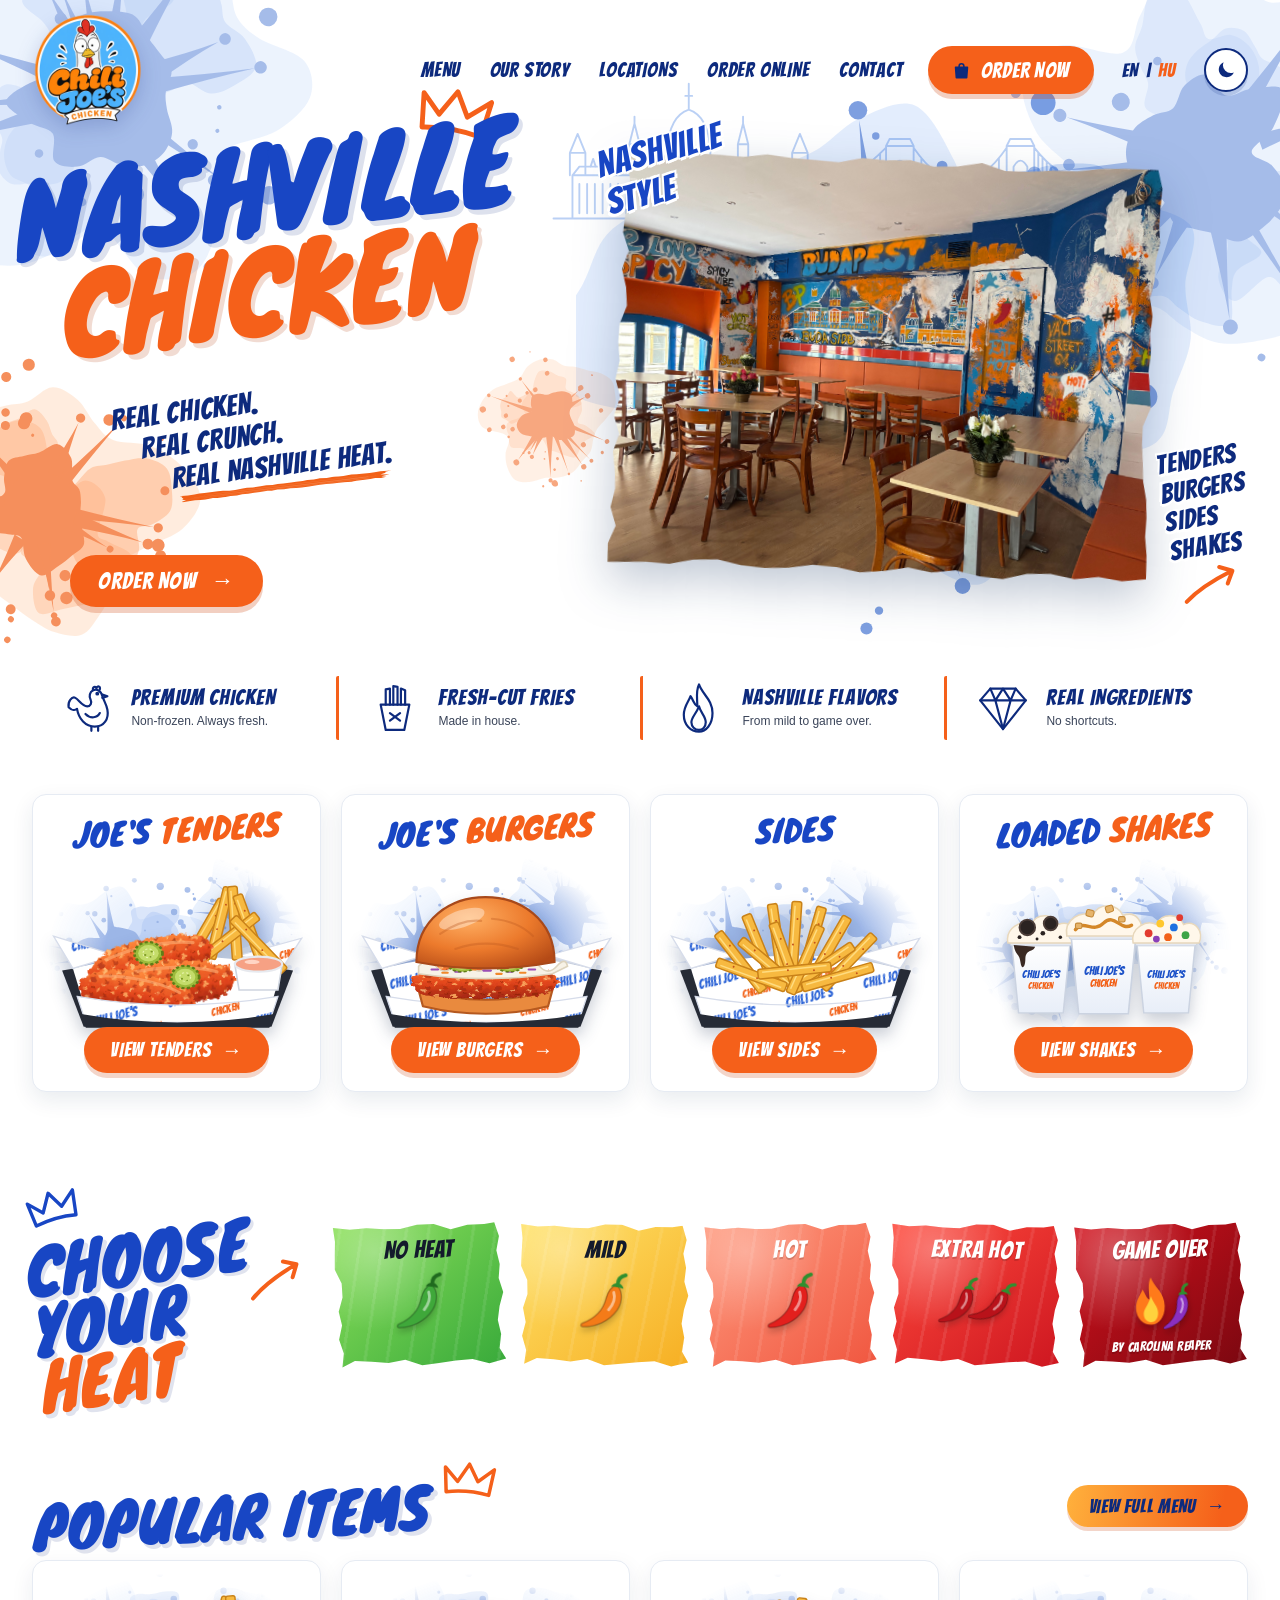
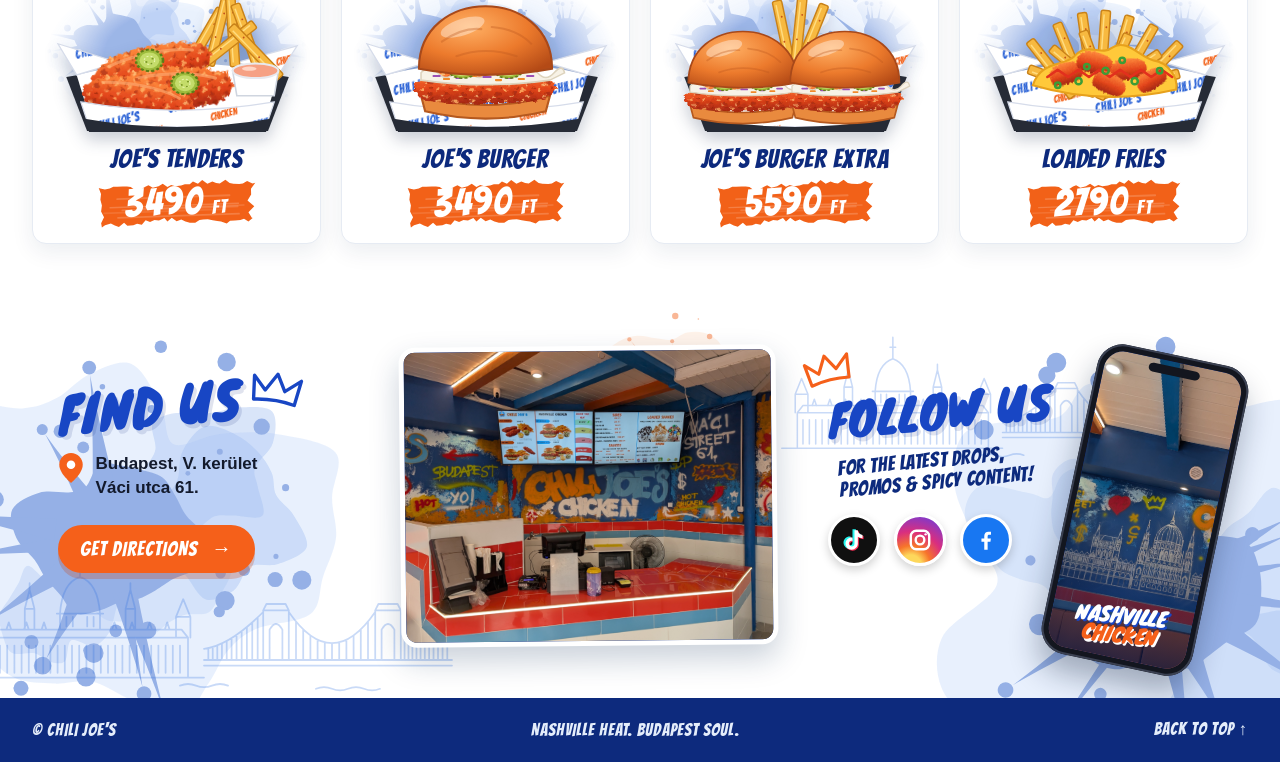
==== index.html @ 2ed50420 "Redesign the site in a graffiti street-art style and add dark mode - Rebuild every section to match " ====
<!doctype html>
<html lang="en">
  <head>
    <meta charset="utf-8">
    <meta name="viewport" content="width=device-width, initial-scale=1">
    <meta name="theme-color" content="#ffffff">
    <meta name="description" content="Meet Chili Joe's: Nashville-style hot chicken, your heat, and a whole lot of Budapest color." data-i18n-meta="description">
    <title>Chili Joe's — Nashville Heat, Budapest Soul</title>
    <script>
      (() => {
        let theme = null;
        try {
          theme = localStorage.getItem("chili-joes-theme");
        } catch {
          // Fall back to the system preference when browser storage is unavailable.
        }
        if (theme !== "dark" && theme !== "light") {
          theme = window.matchMedia("(prefers-color-scheme: dark)").matches ? "dark" : "light";
        }
        document.documentElement.dataset.theme = theme;
      })();
    </script>
    <link rel="icon" href="favicon.ico" type="image/x-icon">
    <link rel="preload" href="assets/fonts/knewave-latin.woff2" as="font" type="font/woff2" crossorigin>
    <link rel="preload" href="assets/fonts/bangers-latin.woff2" as="font" type="font/woff2" crossorigin>
    <link rel="stylesheet" href="styles.css">
    <script src="language.js" defer></script>
    <script src="theme.js" defer></script>
  </head>
  <body>
    <svg class="sprite" aria-hidden="true" focusable="false">
      <defs>
        <linearGradient id="gr-crust" x1="0" y1="0" x2="0" y2="1">
          <stop offset="0" stop-color="#ff8b3d"/>
          <stop offset=".55" stop-color="#e3461b"/>
          <stop offset="1" stop-color="#a42711"/>
        </linearGradient>
        <radialGradient id="gr-bun" cx=".38" cy=".3" r=".8">
          <stop offset="0" stop-color="#ffb064"/>
          <stop offset=".55" stop-color="#ec7a2c"/>
          <stop offset="1" stop-color="#b44a16"/>
        </radialGradient>
        <linearGradient id="gr-shake" x1="0" y1="0" x2="0" y2="1">
          <stop offset="0" stop-color="#fff"/>
          <stop offset="1" stop-color="#e8eef8"/>
        </linearGradient>
        <pattern id="p-crumbs" width="14" height="14" patternUnits="userSpaceOnUse">
          <circle cx="3" cy="4" r="1.9" fill="#ffb466" opacity=".85"/>
          <circle cx="10" cy="9" r="2.3" fill="#8f200d" opacity=".5"/>
          <circle cx="6.5" cy="12" r="1.4" fill="#ffd690" opacity=".7"/>
          <circle cx="12" cy="2" r="1.3" fill="#7a1b0a" opacity=".55"/>
        </pattern>
        <pattern id="p-paper" width="74" height="36" patternUnits="userSpaceOnUse" patternTransform="rotate(-14)">
          <rect width="74" height="36" fill="#fff"/>
          <text x="3" y="14" fill="#2a62d6" font-family="Bangers, Impact, sans-serif" font-size="12" letter-spacing=".5">CHILI JOE'S</text>
          <text x="40" y="31" fill="#f26118" font-family="Bangers, Impact, sans-serif" font-size="10">CHICKEN</text>
        </pattern>
        <filter id="f-crisp" x="-15%" y="-25%" width="130%" height="150%">
          <feTurbulence type="fractalNoise" baseFrequency=".2" numOctaves="2" seed="4" result="noise"/>
          <feDisplacementMap in="SourceGraphic" in2="noise" scale="7" xChannelSelector="R" yChannelSelector="G"/>
        </filter>

        <path id="tender-shape" d="M-58 6C-61-10-40-21-8-20C22-19 50-16 57-4C63 7 51 19 28 20C0 22-30 22-47 18C-54 16-57 12-58 6Z"/>
        <g id="g-tender">
          <use href="#tender-shape" fill="url(#gr-crust)" filter="url(#f-crisp)"/>
          <use href="#tender-shape" fill="url(#p-crumbs)" filter="url(#f-crisp)"/>
          <path d="M-40-10C-15-15 20-14 42-6" fill="none" stroke="#ffb57d" stroke-width="3" stroke-linecap="round" opacity=".55"/>
        </g>
        <g id="g-pickle">
          <circle r="13" fill="#9dbb3c" stroke="#5f7d17" stroke-width="2.5" stroke-dasharray="3 2.2"/>
          <circle r="9.5" fill="#c4dc6a"/>
          <circle r="5" fill="none" stroke="#e8f4ad" stroke-width="1.2" stroke-dasharray="2 2"/>
          <circle cx="-3" cy="2" r="1.1" fill="#7c9a26"/><circle cx="3" cy="-2" r="1.1" fill="#7c9a26"/><circle cx="2" cy="4" r="1" fill="#7c9a26"/>
        </g>
        <g id="g-fry">
          <rect x="-4.5" y="-34" width="9" height="68" rx="2" fill="#f7b940" stroke="#c98219" stroke-width="1.4"/>
          <path d="M-1.5-30V30" stroke="#ffdc7f" stroke-width="1.4"/>
          <circle cx="1.5" cy="-18" r=".9" fill="#c4521c"/><circle cx="-1" cy="6" r=".9" fill="#c4521c"/>
        </g>
        <g id="g-sauce">
          <path d="M-22-6-18 18H18L22-6Z" fill="#fff" stroke="#cfd5df" stroke-width="1.5"/>
          <ellipse cy="-6" rx="22" ry="7" fill="#f6a184" stroke="#e7e9ee" stroke-width="2"/>
          <ellipse cx="-6" cy="-8" rx="7" ry="2" fill="#ffd5c4"/>
        </g>
        <g id="g-basket">
          <path d="M14 100Q120 80 228 100L208 152H34Z" fill="#262b36"/>
          <path d="M24 98Q120 74 218 98L204 144H38Z" fill="url(#p-paper)"/>
          <path d="M24 98 6 68 64 86ZM218 98 236 70 178 86Z" fill="url(#p-paper)" stroke="#d6dcea" stroke-width="1.2"/>
        </g>
        <g id="g-basket-front">
          <path d="M28 124Q120 140 214 124L206 148H36Z" fill="url(#p-paper)" stroke="#d6dcea" stroke-width="1.2"/>
          <path d="M30 140Q120 156 212 140L206 153H36Z" fill="#262b36"/>
        </g>
        <g id="g-fries-pile">
          <use href="#g-fry" transform="translate(70 92) rotate(-38)"/>
          <use href="#g-fry" transform="translate(88 80) rotate(-22)"/>
          <use href="#g-fry" transform="translate(104 72) rotate(-8)"/>
          <use href="#g-fry" transform="translate(120 70) rotate(4)"/>
          <use href="#g-fry" transform="translate(136 74) rotate(16)"/>
          <use href="#g-fry" transform="translate(152 80) rotate(30)"/>
          <use href="#g-fry" transform="translate(170 92) rotate(44)"/>
          <use href="#g-fry" transform="translate(96 94) rotate(-50)"/>
          <use href="#g-fry" transform="translate(146 96) rotate(56)"/>
          <use href="#g-fry" transform="translate(112 88) rotate(-20)"/>
          <use href="#g-fry" transform="translate(130 90) rotate(24)"/>
          <use href="#g-fry" transform="translate(80 104) rotate(-70)"/>
          <use href="#g-fry" transform="translate(160 106) rotate(74)"/>
          <use href="#g-fry" transform="translate(120 100) rotate(84)"/>
        </g>
        <g id="g-burger">
          <path d="M58 118Q120 136 182 118L178 133Q120 147 62 133Z" fill="#e98a3e" stroke="#b5591f" stroke-width="2"/>
          <use href="#tender-shape" transform="translate(120 109) scale(1.16 .78)" fill="url(#gr-crust)" filter="url(#f-crisp)"/>
          <use href="#tender-shape" transform="translate(120 109) scale(1.16 .78)" fill="url(#p-crumbs)" filter="url(#f-crisp)"/>
          <path d="M58 96q8-9 16 0t16 0 16 0 16 0 16 0 16 0 16 0 16 0 10 0L182 103Q120 112 58 103Z" fill="#f7f2e6" stroke="#ddd3bd" stroke-width="1.5"/>
          <path d="M70 99h6M92 101h5M118 100h7M140 101h5M160 99h6" stroke="#9b4fb5" stroke-width="2" stroke-linecap="round"/>
          <path d="M80 102h5M106 99h5M130 103h5M152 102h5" stroke="#f08a2c" stroke-width="2" stroke-linecap="round"/>
          <use href="#g-pickle" transform="translate(98 94) scale(1 .55)"/>
          <use href="#g-pickle" transform="translate(142 94) scale(1 .55)"/>
          <path d="M56 92C56 52 88 32 120 32S184 52 184 92Q120 104 56 92Z" fill="url(#gr-bun)" stroke="#a8491a" stroke-width="2"/>
          <ellipse cx="98" cy="52" rx="22" ry="8" fill="#fff" opacity=".38" transform="rotate(-18 98 52)"/>
          <path d="M78 66Q98 52 116 54M126 52Q150 54 164 68M92 80Q120 70 150 80" fill="none" stroke="#b9561d" stroke-width="2" stroke-linecap="round" opacity=".35"/>
        </g>
        <g id="g-cup">
          <path d="M-30-24-23 48H23L30-24Z" fill="url(#gr-shake)" stroke="#cbd3e1" stroke-width="1.5"/>
          <text y="12" fill="#1d52c8" font-family="Bangers, Impact, sans-serif" font-size="11" text-anchor="middle">CHILI JOE'S</text>
          <text y="23" fill="#f26118" font-family="Bangers, Impact, sans-serif" font-size="9" text-anchor="middle">CHICKEN</text>
          <rect x="-32" y="-28" width="64" height="7" rx="3" fill="#e4e9f2" stroke="#cbd3e1"/>
        </g>
        <path id="cream" d="M-34-24C-37-40-20-48-10-43C-4-56 14-54 18-43C30-48 39-36 34-24Z" fill="#fff7ea" stroke="#e8d8bc" stroke-width="1.5"/>

        <symbol id="food-tenders" viewBox="0 0 240 160">
          <use href="#g-basket"/>
          <use href="#g-fry" transform="translate(146 64) rotate(30)"/>
          <use href="#g-fry" transform="translate(160 56) rotate(14)"/>
          <use href="#g-fry" transform="translate(174 56) rotate(-4)"/>
          <use href="#g-fry" transform="translate(188 62) rotate(-20)"/>
          <use href="#g-fry" transform="translate(168 70) rotate(52)"/>
          <use href="#g-fry" transform="translate(196 76) rotate(-44)"/>
          <use href="#g-sauce" transform="translate(196 100)"/>
          <use href="#g-tender" transform="translate(96 90) rotate(-14)"/>
          <use href="#g-tender" transform="translate(116 110) rotate(-4)"/>
          <use href="#g-tender" transform="translate(84 120) rotate(9) scale(.92)"/>
          <use href="#g-pickle" transform="translate(94 84) scale(1 .8)"/>
          <use href="#g-pickle" transform="translate(128 106) scale(1 .8)"/>
          <use href="#g-basket-front"/>
        </symbol>
        <symbol id="food-burger" viewBox="0 0 240 160">
          <use href="#g-basket"/>
          <use href="#g-basket-front"/>
          <use href="#g-burger"/>
        </symbol>
        <symbol id="food-burger-extra" viewBox="0 0 240 160">
          <use href="#g-basket"/>
          <use href="#g-fry" transform="translate(110 60) rotate(-12)"/>
          <use href="#g-fry" transform="translate(124 58) rotate(6)"/>
          <use href="#g-fry" transform="translate(136 62) rotate(22)"/>
          <use href="#g-basket-front"/>
          <use href="#g-burger" transform="translate(-28 30) scale(.82)"/>
          <use href="#g-burger" transform="translate(70 30) scale(.82)"/>
        </symbol>
        <symbol id="food-fries" viewBox="0 0 240 160">
          <use href="#g-basket"/>
          <use href="#g-fries-pile"/>
          <use href="#g-basket-front"/>
        </symbol>
        <symbol id="food-loaded" viewBox="0 0 240 160">
          <use href="#g-basket"/>
          <use href="#g-fries-pile"/>
          <path d="M52 108C60 84 82 90 92 80 104 66 118 80 128 72 142 62 156 82 168 84 182 86 192 100 190 112Q120 128 52 108Z" fill="#ffc93a" stroke="#e7a11c" stroke-width="2"/>
          <use href="#tender-shape" transform="translate(84 96) rotate(-20) scale(.28 .5)" fill="url(#gr-crust)" filter="url(#f-crisp)"/>
          <use href="#tender-shape" transform="translate(112 86) rotate(12) scale(.3 .5)" fill="url(#gr-crust)" filter="url(#f-crisp)"/>
          <use href="#tender-shape" transform="translate(144 92) rotate(-8) scale(.3 .5)" fill="url(#gr-crust)" filter="url(#f-crisp)"/>
          <use href="#tender-shape" transform="translate(126 106) rotate(24) scale(.28 .48)" fill="url(#gr-crust)" filter="url(#f-crisp)"/>
          <use href="#tender-shape" transform="translate(166 102) rotate(-30) scale(.26 .46)" fill="url(#gr-crust)" filter="url(#f-crisp)"/>
          <path d="M66 100l10-7 10 7 10-7 10 7 10-7 10 7 10-7 10 7 10-7 10 7 10-7 10 7" fill="none" stroke="#e2301d" stroke-width="2.5" stroke-linecap="round" stroke-linejoin="round"/>
          <g fill="none" stroke="#3d9d36" stroke-width="2.4">
            <circle cx="96" cy="104" r="3"/><circle cx="122" cy="94" r="3"/><circle cx="150" cy="104" r="3"/><circle cx="104" cy="90" r="2.6"/><circle cx="138" cy="84" r="2.6"/><circle cx="174" cy="94" r="2.6"/><circle cx="76" cy="108" r="2.6"/>
          </g>
          <use href="#g-basket-front"/>
        </symbol>
        <symbol id="food-shakes" viewBox="0 0 240 160">
          <g transform="translate(62 96) scale(.9)">
            <use href="#g-cup"/>
            <use href="#cream"/>
            <path d="M-28-22C-26-10-22-14-21-4-20 4-16 2-16-8-15-18-8-14-6-20" fill="#3a2a24"/>
            <circle cx="-14" cy="-40" r="8" fill="#2b2321" stroke="#4b3c37" stroke-width="2"/>
            <circle cx="10" cy="-44" r="7" fill="#2b2321" stroke="#4b3c37" stroke-width="2"/>
            <g fill="#2b2321"><circle cx="-22" cy="-30" r="2"/><circle cx="2" cy="-34" r="2.4"/><circle cx="20" cy="-30" r="1.8"/><circle cx="-4" cy="-28" r="1.5"/></g>
          </g>
          <g transform="translate(120 92)">
            <use href="#g-cup"/>
            <use href="#cream"/>
            <path d="M-26-30C-18-40-10-26 0-36S16-28 26-34" fill="none" stroke="#d48728" stroke-width="3.2" stroke-linecap="round"/>
            <g fill="#e7b46a" stroke="#c48a3a"><rect x="-16" y="-48" width="7" height="6" rx="1.5" transform="rotate(14 -12 -45)"/><rect x="2" y="-52" width="7" height="6" rx="1.5" transform="rotate(-18 5 -49)"/><rect x="14" y="-42" width="6" height="5" rx="1.5"/><rect x="-26" y="-36" width="6" height="5" rx="1.5"/></g>
          </g>
          <g transform="translate(178 96) scale(.9)">
            <use href="#g-cup"/>
            <use href="#cream"/>
            <circle cx="-18" cy="-34" r="4" fill="#e23b2f"/><circle cx="-6" cy="-44" r="4" fill="#ffc72c"/><circle cx="8" cy="-40" r="4" fill="#1d6fe0"/><circle cx="20" cy="-32" r="4" fill="#3da447"/><circle cx="2" cy="-30" r="4" fill="#f26118"/><circle cx="-10" cy="-28" r="3.5" fill="#8a3fb8"/><circle cx="14" cy="-50" r="3.5" fill="#e23b2f"/>
          </g>
        </symbol>

        <symbol id="i-pepper" viewBox="0 0 64 64">
          <path d="M44 15C50 21 51 31 45 41 37 53 23 59 10 59 7 59 7 56 10 55 22 50 30 42 33 30 35 22 38 17 44 15Z" fill="var(--pepper, #d92325)" stroke="rgb(0 0 0 / 25%)" stroke-width="1.5"/>
          <path d="M41 23C43 29 41 35 36 41" fill="none" stroke="#fff" stroke-width="3" stroke-linecap="round" opacity=".5"/>
          <path d="M38 17C42 11 50 13 51 19 46 17 42 18 38 17Z" fill="var(--stem, #2f8f2f)"/>
          <path d="M45 15C45 9 48 6 53 5" fill="none" stroke="var(--stem, #2f8f2f)" stroke-width="4" stroke-linecap="round"/>
        </symbol>
        <symbol id="i-flame" viewBox="0 0 64 64">
          <path d="M32 4C36 16 48 22 48 38 48 52 40 60 32 60 22 60 14 52 14 40 14 30 20 24 22 18 26 24 26 28 30 30 30 20 28 12 32 4Z" fill="#ff7a1a"/>
          <path d="M32 26C34 34 40 38 40 46 40 53 36 57 32 57 27 57 23 53 23 47 23 41 28 38 32 26Z" fill="#ffd23d"/>
        </symbol>
        <symbol id="i-crown" viewBox="0 0 80 56">
          <path d="M9 47 5 12 24 31 39 5 53 29 75 10 70 47Q40 41 9 47Z" fill="none" stroke="currentColor" stroke-width="5" stroke-linecap="round" stroke-linejoin="round"/>
        </symbol>
        <symbol id="i-arrow" viewBox="0 0 80 40">
          <path d="M5 31C25 21 45 17 70 14M58 4 72 14 61 27" fill="none" stroke="currentColor" stroke-width="5" stroke-linecap="round" stroke-linejoin="round"/>
        </symbol>
      </defs>
    </svg>

    <div class="masthead">
      <div class="masthead-decor" aria-hidden="true">
        <img class="splat splat-logo" src="assets/splat-blue-1.svg" alt="">
        <img class="splat splat-hero-left" src="assets/splat-orange-1.svg" alt="">
        <img class="splat splat-hero-photo" src="assets/splat-blue-2.svg" alt="">
        <img class="splat splat-hero-right" src="assets/splat-blue-1.svg" alt="">
        <img class="splat splat-hero-small" src="assets/splat-orange-2.svg" alt="">
        <img class="skyline skyline-hero" src="assets/skyline.svg" alt="">
      </div>

      <header class="site-header">
        <div class="nav-wrap page-wrap">
          <a class="brand" href="#home" aria-label="Chili Joe's home" data-i18n-aria-label="brandHome">
            <img class="brand-logo" src="logo.png" alt="" width="112" height="112" fetchpriority="high">
          </a>
          <nav class="main-nav" aria-label="Main navigation" data-i18n-aria-label="mainNav">
            <a href="#menu" data-i18n="navMenu">Menu</a>
            <a href="#story" data-i18n="navStory">Our story</a>
            <a href="#visit" data-i18n="navVisit">Locations</a>
            <a href="#popular-items" data-i18n="navOrder">Order online</a>
            <a href="#visit" data-i18n="navContact">Contact</a>
          </nav>
          <a class="nav-cta" href="#popular-items"><svg class="bag-icon" viewBox="0 0 24 24" aria-hidden="true"><path d="M4.5 8h15l-1 13h-13l-1-13Z"/><path d="M9 10V6.5a3 3 0 0 1 6 0V10"/></svg><span data-i18n="navCta">Order now</span></a>
          <div class="language-switch" role="group" aria-label="Select language" data-i18n-aria-label="languageLabel">
            <button type="button" data-language="en" aria-pressed="true">EN</button>
            <span aria-hidden="true">|</span>
            <button type="button" data-language="hu" aria-pressed="false">HU</button>
          </div>
          <button class="theme-toggle" type="button" aria-pressed="false" aria-label="Dark mode" title="Dark mode" data-i18n-aria-label="themeToggle" data-i18n-title="themeToggle">
            <svg class="icon-moon" viewBox="0 0 24 24" aria-hidden="true"><path d="M20.5 14.6A8.5 8.5 0 0 1 9.4 3.5a8.5 8.5 0 1 0 11.1 11.1Z"/></svg>
            <svg class="icon-sun" viewBox="0 0 24 24" aria-hidden="true"><circle cx="12" cy="12" r="4.5"/><path d="M12 2v2.5M12 19.5V22M2 12h2.5M19.5 12H22M4.9 4.9l1.8 1.8M17.3 17.3l1.8 1.8M4.9 19.1l1.8-1.8M17.3 6.7l1.8-1.8"/></svg>
          </button>
        </div>
      </header>

      <section class="hero" id="home" aria-labelledby="hero-title">
        <div class="hero-grid page-wrap">
          <div class="hero-copy">
            <svg class="doodle hero-crown" aria-hidden="true"><use href="#i-crown"/></svg>
            <h1 id="hero-title" data-i18n-html="heroTitle">NASHVILLE<br><span>CHICKEN</span></h1>
            <p class="hero-tagline" data-i18n-html="heroDescription"><span>REAL CHICKEN.</span><span>REAL CRUNCH.</span><span>REAL NASHVILLE HEAT.</span></p>
            <a class="button button-orange" href="#popular-items"><span data-i18n="heroMenuCta">Order now</span><span aria-hidden="true">→</span></a>
          </div>
          <div class="hero-visual">
            <p class="hero-style" aria-hidden="true" data-i18n-html="heroStyle">NASHVILLE<br>STYLE</p>
            <figure class="hero-photo">
              <img src="Floor_1.jpg" alt="The dining room at Chili Joe's, with Budapest murals and bright orange booths." data-i18n-alt="heroAlt" width="1200" height="900" fetchpriority="high">
            </figure>
            <p class="hero-list" aria-hidden="true" data-i18n-html="heroList">TENDERS<br>BURGERS<br>SIDES<br>SHAKES</p>
            <svg class="doodle hero-list-arrow" aria-hidden="true"><use href="#i-arrow"/></svg>
          </div>
        </div>
      </section>
    </div>

    <main>
      <section class="feature-strip page-wrap" aria-label="What makes Chili Joe's special" data-i18n-aria-label="featuresLabel">
        <article class="feature-item">
          <svg viewBox="0 0 64 64" aria-hidden="true"><path d="M9 31c4 4 8 4 10 2 2 12 10 21 21 21 11 0 17-9 15-20-1-6-4-10-6-16-1-6-6-9-11-7-4 2-5 7-3 11 2 4 0 8-4 8-6 0-10-8-14-10-4-2-9 4-8 11Z"/><path d="M38 11c-1-4 3-6 4-2 1-4 5-3 4 1"/><path d="m49 16 6 2-6 2"/><circle cx="43" cy="15" r="1" fill="currentColor"/><path d="M29 39c6 6 14 5 17-1M36 54v5m8-5v5"/></svg>
          <div><h2 data-i18n="featureChicken">PREMIUM CHICKEN</h2><p data-i18n="featureChickenSub">Non-frozen. Always fresh.</p></div>
        </article>
        <article class="feature-item">
          <svg viewBox="0 0 64 64" aria-hidden="true"><path d="m15 28 6 30h22l6-30H15Z"/><path d="M21 28V10l5-1v19m4 0V6l5 1v21m4 0V9l5 2v17"/><path d="m26 38 12 9m-12 0 12-9"/></svg>
          <div><h2 data-i18n="featureFries">FRESH-CUT FRIES</h2><p data-i18n="featureFriesSub">Made in house.</p></div>
        </article>
        <article class="feature-item">
          <svg viewBox="0 0 64 64" aria-hidden="true"><path d="M32 4c4 12 16 18 16 34 0 14-8 22-16 22-10 0-18-8-18-20 0-10 6-16 8-22 4 6 4 10 8 12 0-10-2-18 2-26Z"/><path d="M32 30c2 8 8 12 8 19 0 6-4 9-8 9-5 0-9-4-9-9 0-6 5-9 9-19Z"/></svg>
          <div><h2 data-i18n="featureFlavors">NASHVILLE FLAVORS</h2><p data-i18n="featureFlavorsSub">From mild to game over.</p></div>
        </article>
        <article class="feature-item">
          <svg viewBox="0 0 64 64" aria-hidden="true"><path d="M17 9h30l12 14-27 34L5 23 17 9Z"/><path d="M5 23h54M23 23l9 34 9-34M17 9l6 14 9-14 9 14 6-14"/></svg>
          <div><h2 data-i18n="featureIngredients">REAL INGREDIENTS</h2><p data-i18n="featureIngredientsSub">No shortcuts.</p></div>
        </article>
      </section>

      <section class="category-section page-wrap" id="menu" aria-label="Explore the menu" data-i18n-aria-label="menuAria">
        <div class="category-grid">
          <a class="category-card" href="#popular-items">
            <h2 data-i18n-html="categoryTenders">JOE'S <em>TENDERS</em></h2>
            <span class="food-art" aria-hidden="true"><svg viewBox="0 0 240 160"><use href="#food-tenders"/></svg></span>
            <span class="category-link"><span data-i18n="categoryViewTenders">VIEW TENDERS</span><b aria-hidden="true">→</b></span>
          </a>
          <a class="category-card" href="#popular-items">
            <h2 data-i18n-html="categoryBurgers">JOE'S <em>BURGERS</em></h2>
            <span class="food-art" aria-hidden="true"><svg viewBox="0 0 240 160"><use href="#food-burger"/></svg></span>
            <span class="category-link"><span data-i18n="categoryViewBurgers">VIEW BURGERS</span><b aria-hidden="true">→</b></span>
          </a>
          <a class="category-card" href="#popular-items">
            <h2 data-i18n-html="categorySides">SIDES</h2>
            <span class="food-art" aria-hidden="true"><svg viewBox="0 0 240 160"><use href="#food-fries"/></svg></span>
            <span class="category-link"><span data-i18n="categoryViewSides">VIEW SIDES</span><b aria-hidden="true">→</b></span>
          </a>
          <a class="category-card" href="#popular-items">
            <h2 data-i18n-html="categoryShakes">LOADED <em>SHAKES</em></h2>
            <span class="food-art" aria-hidden="true"><svg viewBox="0 0 240 160"><use href="#food-shakes"/></svg></span>
            <span class="category-link"><span data-i18n="categoryViewShakes">VIEW SHAKES</span><b aria-hidden="true">→</b></span>
          </a>
        </div>
      </section>

      <section class="heat-section page-wrap" aria-labelledby="heat-title">
        <div class="heat-heading">
          <svg class="doodle heat-crown" aria-hidden="true"><use href="#i-crown"/></svg>
          <h2 id="heat-title" data-i18n-html="heatTitle">CHOOSE<br>YOUR <em>HEAT</em></h2>
          <svg class="doodle heat-arrow" aria-hidden="true"><use href="#i-arrow"/></svg>
        </div>
        <ol class="heat-levels" aria-label="Available spice levels, from no heat to Reaper" data-i18n-aria-label="heatAria">
          <li class="heat-none"><span data-i18n="heatNone">NO HEAT</span><span class="peppers" aria-hidden="true"><svg><use href="#i-pepper"/></svg></span></li>
          <li class="heat-mild"><span data-i18n="heatMild">MILD</span><span class="peppers" aria-hidden="true"><svg><use href="#i-pepper"/></svg></span></li>
          <li class="heat-hot"><span data-i18n="heatHot">HOT</span><span class="peppers" aria-hidden="true"><svg><use href="#i-pepper"/></svg></span></li>
          <li class="heat-extra"><span data-i18n="heatExtra">EXTRA HOT</span><span class="peppers" aria-hidden="true"><svg><use href="#i-pepper"/></svg><svg><use href="#i-pepper"/></svg></span></li>
          <li class="heat-reaper"><span data-i18n="heatReaper">GAME OVER</span><span class="peppers" aria-hidden="true"><svg class="flame"><use href="#i-flame"/></svg><svg><use href="#i-pepper"/></svg></span><small data-i18n="heatReaperSub">BY CAROLINA REAPER</small></li>
        </ol>
      </section>

      <section class="popular-section page-wrap" id="popular-items" aria-labelledby="popular-title">
        <div class="section-heading">
          <h2 id="popular-title"><span data-i18n="popularTitle">POPULAR ITEMS</span><svg class="doodle popular-crown" aria-hidden="true"><use href="#i-crown"/></svg></h2>
          <a class="paint-link" href="#menu"><span data-i18n="popularCta">VIEW FULL MENU</span><b aria-hidden="true">→</b></a>
        </div>
        <div class="popular-grid">
          <article class="popular-card">
            <span class="food-art" aria-hidden="true"><svg viewBox="0 0 240 160"><use href="#food-tenders"/></svg></span>
            <h3 data-i18n="popularTenders">JOE'S TENDERS</h3><p class="price">3490 <small>FT</small></p>
          </article>
          <article class="popular-card">
            <span class="food-art" aria-hidden="true"><svg viewBox="0 0 240 160"><use href="#food-burger"/></svg></span>
            <h3 data-i18n="popularBurger">JOE'S BURGER</h3><p class="price">3490 <small>FT</small></p>
          </article>
          <article class="popular-card">
            <span class="food-art" aria-hidden="true"><svg viewBox="0 0 240 160"><use href="#food-burger-extra"/></svg></span>
            <h3 data-i18n="popularExtra">JOE'S BURGER EXTRA</h3><p class="price">5590 <small>FT</small></p>
          </article>
          <article class="popular-card">
            <span class="food-art" aria-hidden="true"><svg viewBox="0 0 240 160"><use href="#food-loaded"/></svg></span>
            <h3 data-i18n="popularLoadedFries">LOADED FRIES</h3><p class="price">2790 <small>FT</small></p>
          </article>
        </div>
      </section>

      <section class="visit-section" id="visit" aria-label="Visit Chili Joe's" data-i18n-aria-label="visitAria">
        <div class="visit-decor" aria-hidden="true">
          <img class="splat splat-visit-left" src="assets/splat-blue-2.svg" alt="">
          <img class="splat splat-visit-right" src="assets/splat-blue-1.svg" alt="">
          <img class="splat splat-visit-orange" src="assets/splat-orange-2.svg" alt="">
          <img class="skyline skyline-visit-left" src="assets/skyline.svg" alt="">
          <img class="skyline skyline-visit-right" src="assets/skyline.svg" alt="">
        </div>
        <div class="visit-grid page-wrap">
          <div class="visit-copy" id="story">
            <h2><span data-i18n="visitTitle">FIND US</span><svg class="doodle visit-crown" aria-hidden="true"><use href="#i-crown"/></svg></h2>
            <p class="address"><svg class="pin-icon" viewBox="0 0 24 30" aria-hidden="true"><path d="M12 1C5.9 1 1 5.9 1 12c0 8.3 11 17 11 17s11-8.7 11-17C23 5.9 18.1 1 12 1Z"/><circle cx="12" cy="12" r="4"/></svg><span data-i18n-html="visitDescription">Budapest, V. kerület<br>Váci utca 61.</span></p>
            <a class="button button-orange" href="https://www.google.com/maps/search/?api=1&amp;query=V%C3%A1ci+utca+61+Budapest" target="_blank" rel="noopener noreferrer"><span data-i18n="visitCta">GET DIRECTIONS</span><span aria-hidden="true">→</span></a>
          </div>
          <figure class="visit-photo">
            <img src="counter.jpg" alt="The Chili Joe's counter, with the menu boards and the Váci Street 61 graffiti wall." data-i18n-alt="visitPhotoAlt" width="1200" height="904" loading="lazy">
          </figure>
          <div class="follow-panel">
            <svg class="doodle follow-crown" aria-hidden="true"><use href="#i-crown"/></svg>
            <h2 data-i18n="followTitle">FOLLOW US</h2>
            <p class="follow-text" data-i18n="followDescription">For the latest drops, promos &amp; spicy content!</p>
            <div class="social-icons" aria-label="Social media" data-i18n-aria-label="socialLabel">
              <span class="social-tiktok" aria-hidden="true"><svg viewBox="0 0 24 24"><path d="M16.6 5.82A4.28 4.28 0 0 1 15.54 3h-3.09v12.4a2.59 2.59 0 0 1-2.59 2.5c-1.42 0-2.6-1.16-2.6-2.6 0-1.72 1.66-3.01 3.37-2.48V9.66c-3.45-.46-6.47 2.22-6.47 5.64 0 3.33 2.76 5.7 5.69 5.7 3.14 0 5.69-2.55 5.69-5.7V9.01a7.35 7.35 0 0 0 4.3 1.38V7.3s-1.88.09-3.24-1.48Z"/></svg></span>
              <span class="social-instagram" aria-hidden="true"><svg viewBox="0 0 24 24"><rect x="3.5" y="3.5" width="17" height="17" rx="5"/><circle cx="12" cy="12" r="4"/><circle class="dot" cx="17.2" cy="6.8" r="1.1"/></svg></span>
              <span class="social-facebook" aria-hidden="true"><svg viewBox="0 0 24 24"><path d="M13.5 21v-7.5h2.6l.4-3h-3V8.6c0-.9.3-1.5 1.5-1.5h1.6V4.4c-.3 0-1.2-.1-2.3-.1-2.3 0-3.9 1.4-3.9 4v2.2H7.8v3h2.6V21h3.1Z"/></svg></span>
            </div>
            <div class="phone" aria-hidden="true">
              <div class="phone-screen">
                <img src="parliment.jpg" alt="" loading="lazy">
                <p data-i18n-html="heroTitle">NASHVILLE<br><span>CHICKEN</span></p>
              </div>
            </div>
          </div>
        </div>
      </section>
    </main>

    <footer class="site-footer">
      <div class="footer-main page-wrap">
        <span data-i18n="copyright">© CHILI JOE'S</span>
        <p data-i18n="footerTagline">NASHVILLE HEAT. BUDAPEST SOUL.</p>
        <a href="#home" class="back-top" data-i18n="backToTop">BACK TO TOP ↑</a>
      </div>
    </footer>
  </body>
</html>
---- styles.css ----
@charset "UTF-8";

@font-face {
  font-family: "Knewave";
  font-style: normal;
  font-weight: 400;
  font-display: swap;
  src: url("assets/fonts/knewave-latin-ext.woff2") format("woff2");
  unicode-range: U+0100-02BA, U+02BD-02C5, U+02C7-02CC, U+02CE-02D7, U+02DD-02FF, U+0304, U+0308, U+0329, U+1D00-1DBF, U+1E00-1E9F, U+1EF2-1EFF, U+2020, U+20A0-20AB, U+20AD-20C4, U+2113, U+2C60-2C7F, U+A720-A7FF;
}

@font-face {
  font-family: "Knewave";
  font-style: normal;
  font-weight: 400;
  font-display: swap;
  src: url("assets/fonts/knewave-latin.woff2") format("woff2");
  unicode-range: U+0000-00FF, U+0131, U+0152-0153, U+02BB-02BC, U+02C6, U+02DA, U+02DC, U+0304, U+0308, U+0329, U+2000-206F, U+20AC, U+2122, U+2191, U+2193, U+2212, U+2215, U+FEFF, U+FFFD;
}

@font-face {
  font-family: "Bangers";
  font-style: normal;
  font-weight: 400;
  font-display: swap;
  src: url("assets/fonts/bangers-latin-ext.woff2") format("woff2");
  unicode-range: U+0100-02BA, U+02BD-02C5, U+02C7-02CC, U+02CE-02D7, U+02DD-02FF, U+0304, U+0308, U+0329, U+1D00-1DBF, U+1E00-1E9F, U+1EF2-1EFF, U+2020, U+20A0-20AB, U+20AD-20C4, U+2113, U+2C60-2C7F, U+A720-A7FF;
}

@font-face {
  font-family: "Bangers";
  font-style: normal;
  font-weight: 400;
  font-display: swap;
  src: url("assets/fonts/bangers-latin.woff2") format("woff2");
  unicode-range: U+0000-00FF, U+0131, U+0152-0153, U+02BB-02BC, U+02C6, U+02DA, U+02DC, U+0304, U+0308, U+0329, U+2000-206F, U+20AC, U+2122, U+2191, U+2193, U+2212, U+2215, U+FEFF, U+FFFD;
}

:root {
  color-scheme: light;
  --blue: #1846c4;
  --blue-dark: #0d2a7d;
  --blue-light: #e8f1ff;
  --orange: #f5601a;
  --orange-dark: #d9480c;
  --ink: #131a2c;
  --paper: #fff;
  --graffiti: "Knewave", "Bangers", Impact, "Arial Black", sans-serif;
  --display: "Bangers", Impact, "Arial Narrow Bold", sans-serif;
  --body: "Trebuchet MS", "Segoe UI", Arial, sans-serif;
  --rough-tile: polygon(1.5% 2.6%, 11.1% 4.1%, 20.7% 3.3%, 30.3% 4.4%, 39.9% 4.5%, 49.5% 1.8%, 59.1% 1.6%, 68.7% 5.5%, 78.3% 2.7%, 87.9% 2.6%, 93.7% 1.5%, 96.2% 11.1%, 94.5% 20.7%, 96.2% 30.3%, 95.4% 39.9%, 97.8% 49.5%, 95.5% 59.1%, 94.3% 68.7%, 96% 78.3%, 94.9% 87.9%, 98.5% 95.3%, 88.9% 98.2%, 79.3% 94.9%, 69.7% 95.7%, 60.1% 97.1%, 50.5% 98.4%, 40.9% 94.3%, 31.3% 96.2%, 21.7% 95%, 12.1% 94.3%, 4.9% 98.5%, 5.9% 88.9%, 3.4% 79.3%, 5.3% 69.7%, 3.6% 60.1%, 6% 50.5%, 5.7% 40.9%, 2% 31.3%, 2.2% 21.7%, 2.5% 12.1%);
  --rough-photo: polygon(0.6% 1.4%, 5% 1.6%, 9.3% 2.3%, 13.7% 1.4%, 18.1% 1.5%, 22.4% 1.7%, 26.8% 0.9%, 31.1% 1.5%, 35.5% 1.7%, 39.9% 2%, 44.2% 0.8%, 48.6% 1.1%, 53% 0.8%, 57.3% 2.1%, 61.7% 1.8%, 66.1% 0.7%, 70.4% 2.4%, 74.8% 2.3%, 79.1% 1.8%, 83.5% 1.7%, 87.9% 0.9%, 92.2% 0.6%, 98.4% 0.6%, 99.3% 5%, 99.1% 9.3%, 99% 13.7%, 99.3% 18.1%, 98.6% 22.4%, 98.6% 26.8%, 97.9% 31.1%, 98.5% 35.5%, 98.2% 39.9%, 98.5% 44.2%, 98.2% 48.6%, 98.6% 53%, 98.9% 57.3%, 97.6% 61.7%, 97.6% 66.1%, 97.9% 70.4%, 98.1% 74.8%, 98.8% 79.1%, 99% 83.5%, 98.9% 87.9%, 99.3% 92.2%, 99.4% 98%, 95% 98.7%, 90.7% 97.9%, 86.3% 98.7%, 81.9% 97.7%, 77.6% 97.9%, 73.2% 99.4%, 68.9% 99%, 64.5% 97.8%, 60.1% 98.6%, 55.8% 97.6%, 51.4% 98.7%, 47% 99.3%, 42.7% 98.3%, 38.3% 98%, 33.9% 98.9%, 29.6% 99.2%, 25.2% 98.8%, 20.9% 97.7%, 16.5% 98%, 12.1% 99.2%, 7.8% 99%, 0.8% 99.4%, 0.7% 95%, 2% 90.7%, 0.9% 86.3%, 1.6% 81.9%, 1.4% 77.6%, 0.9% 73.2%, 1.9% 68.9%, 0.8% 64.5%, 1.8% 60.1%, 0.8% 55.8%, 1.4% 51.4%, 1% 47%, 1.1% 42.7%, 2.3% 38.3%, 2% 33.9%, 1.1% 29.6%, 2.2% 25.2%, 1% 20.9%, 1.3% 16.5%, 2.1% 12.1%, 1.8% 7.8%);
}

* { box-sizing: border-box; }

html {
  scroll-behavior: smooth;
  scroll-padding-top: 1rem;
}

body {
  margin: 0;
  overflow-x: hidden;
  color: var(--ink);
  background: var(--paper);
  font-family: var(--body);
  -webkit-font-smoothing: antialiased;
}

img { display: block; max-width: 100%; }
a { color: inherit; }
a:focus-visible, button:focus-visible { outline: 3px solid var(--orange); outline-offset: 4px; }

.page-wrap { width: min(1320px, calc(100% - 64px)); margin-inline: auto; }

.sprite { position: absolute; width: 0; height: 0; overflow: hidden; }

.doodle { display: block; overflow: visible; pointer-events: none; }

.splat,
.skyline {
  position: absolute;
  max-width: none;
  pointer-events: none;
  user-select: none;
}

.skyline { opacity: .32; }

/* Header + hero */

.masthead {
  position: relative;
  overflow: hidden;
  isolation: isolate;
}

.masthead-decor { position: absolute; inset: 0; z-index: -1; }
.splat-logo { top: -120px; left: -110px; width: 430px; opacity: .38; transform: rotate(-20deg); }
.splat-hero-left { bottom: 0; left: -110px; width: 300px; opacity: .7; transform: rotate(40deg); }
.splat-hero-photo { top: 30px; left: 45%; width: 620px; opacity: .55; }
.splat-hero-right { top: -60px; right: -150px; width: 440px; opacity: .38; transform: rotate(120deg); }
.splat-hero-small { top: 52%; left: 37%; width: 150px; opacity: .55; transform: rotate(-30deg); }
.skyline-hero { top: 70px; left: 42%; width: 560px; }

.site-header { position: relative; z-index: 3; }

.nav-wrap {
  min-height: 112px;
  padding-top: 14px;
  display: flex;
  align-items: center;
  gap: clamp(14px, 2vw, 30px);
}

.brand { display: inline-flex; flex: 0 0 auto; align-items: center; text-decoration: none; }
.brand-logo {
  width: 112px;
  height: 112px;
  object-fit: contain;
  filter: drop-shadow(0 6px 10px rgb(13 42 125 / 20%));
  transition: transform .25s ease;
}
.brand:hover .brand-logo { transform: rotate(-6deg) scale(1.04); }

.main-nav {
  margin-left: auto;
  display: flex;
  align-items: center;
  gap: clamp(16px, 2.3vw, 34px);
}

.main-nav a,
.nav-cta {
  font-family: var(--display);
  font-size: 20px;
  letter-spacing: .04em;
  text-decoration: none;
  text-transform: uppercase;
  white-space: nowrap;
}

.main-nav a { color: var(--blue-dark); transition: color .18s ease; }
.main-nav a:hover { color: var(--orange); }

.nav-cta {
  min-height: 48px;
  padding: 0 24px;
  display: inline-flex;
  align-items: center;
  justify-content: center;
  gap: 10px;
  border-radius: 999px;
  color: #fff;
  background: var(--orange);
  box-shadow: 0 5px 0 rgb(201 64 9 / 25%);
  font-size: 21px;
  transition: transform .2s ease, background .2s ease;
}

.nav-cta:hover { background: var(--orange-dark); transform: translateY(-2px); }
.bag-icon { width: 19px; height: 19px; fill: var(--blue-dark); stroke: var(--blue-dark); stroke-linecap: round; stroke-linejoin: round; stroke-width: 2px; }
.bag-icon path + path { fill: none; }

.language-switch {
  display: flex;
  align-items: center;
  gap: 4px;
  color: var(--blue-dark);
  font-family: var(--display);
  font-size: 19px;
}

.language-switch button {
  padding: 2px 3px;
  border: 0;
  color: var(--orange);
  background: none;
  font: inherit;
  letter-spacing: .04em;
  cursor: pointer;
}

.language-switch button[aria-pressed="true"] { color: var(--blue-dark); }
.language-switch button:hover { color: var(--orange-dark); }

.theme-toggle {
  width: 44px;
  height: 44px;
  flex: 0 0 auto;
  display: grid;
  place-items: center;
  padding: 0;
  border: 2px solid var(--blue-dark);
  border-radius: 50%;
  color: var(--blue-dark);
  background: #fff;
  box-shadow: 0 4px 0 rgb(13 42 125 / 15%);
  cursor: pointer;
  transition: transform .2s ease, color .2s ease, border-color .2s ease, background .2s ease;
}

.theme-toggle:hover { border-color: var(--orange); color: var(--orange); transform: rotate(-14deg) scale(1.06); }
.theme-toggle svg { width: 22px; height: 22px; fill: none; stroke: currentColor; stroke-linecap: round; stroke-linejoin: round; stroke-width: 2px; }
.theme-toggle .icon-moon { fill: currentColor; stroke: none; }
.theme-toggle .icon-sun { display: none; }

.hero { position: relative; padding: 4px 0 clamp(36px, 4vw, 56px); }

.hero-grid {
  display: grid;
  grid-template-columns: minmax(0, .92fr) minmax(0, 1.08fr);
  align-items: center;
  gap: clamp(20px, 3vw, 48px);
}

.hero-copy { position: relative; z-index: 1; padding-top: 34px; }

.hero-crown {
  position: absolute;
  top: -44px;
  left: clamp(250px, 30vw, 420px);
  width: 78px;
  height: 56px;
  color: var(--orange);
  transform: rotate(10deg);
}

.hero h1 {
  margin: 0;
  color: var(--blue);
  font-family: var(--graffiti);
  font-size: clamp(64px, 8.6vw, 132px);
  font-weight: 400;
  letter-spacing: -.01em;
  line-height: .92;
  text-shadow: 4px 5px 0 rgb(13 42 125 / 14%);
  text-transform: uppercase;
  transform: rotate(-7deg);
  transform-origin: left bottom;
}

.hero h1 span { display: inline-block; margin-left: .32em; color: var(--orange); text-shadow: 4px 5px 0 rgb(179 56 6 / 18%); }

.hero-tagline {
  margin: clamp(26px, 3vw, 44px) 0 0 clamp(36px, 6vw, 92px);
  display: grid;
  justify-items: start;
  color: var(--blue-dark);
  font-family: var(--display);
  font-size: clamp(22px, 2.3vw, 32px);
  letter-spacing: .03em;
  line-height: 1.1;
  transform: rotate(-7deg);
  transform-origin: left top;
}

.hero-tagline span:nth-child(2) { margin-left: .9em; }
.hero-tagline span:nth-child(3) {
  margin-left: 1.8em;
  padding-bottom: 9px;
  background: url("assets/brush-orange.svg") left bottom / 100% 8px no-repeat;
}

.button {
  min-height: 52px;
  padding: 0 28px;
  display: inline-flex;
  align-items: center;
  justify-content: center;
  gap: 14px;
  border: 0;
  border-radius: 999px;
  font-family: var(--display);
  font-size: 23px;
  letter-spacing: .05em;
  text-decoration: none;
  text-transform: uppercase;
  transition: transform .2s ease, background .2s ease, box-shadow .2s ease;
}

.button:hover { transform: translateY(-3px); }
.button-orange { color: #fff; background: var(--orange); box-shadow: 0 6px 0 rgb(201 64 9 / 25%); }
.button-orange:hover { background: var(--orange-dark); box-shadow: 0 8px 0 rgb(201 64 9 / 25%); }
.hero-copy .button { margin: clamp(30px, 3.4vw, 50px) 0 0 clamp(20px, 3vw, 46px); }

.hero-visual { position: relative; min-width: 0; padding: 26px 0 30px; }

.hero-photo {
  margin: 0 clamp(40px, 7vw, 120px) 0 0;
  filter: drop-shadow(0 18px 24px rgb(9 40 86 / 26%));
  transform: rotate(2.5deg);
}

.hero-photo img {
  width: 100%;
  height: auto;
  aspect-ratio: 1.3 / 1;
  object-fit: cover;
  object-position: center 58%;
  clip-path: var(--rough-photo);
}

.hero-style,
.hero-list {
  position: absolute;
  z-index: 2;
  margin: 0;
  color: var(--blue);
  font-family: var(--display);
  letter-spacing: .03em;
  line-height: 1.08;
  text-shadow: -2px -2px 0 #fff, 2px -2px 0 #fff, -2px 2px 0 #fff, 2px 2px 0 #fff, 0 3px 0 #fff;
}

.hero-style { top: 0; left: -12px; font-size: clamp(26px, 2.8vw, 40px); transform: rotate(-14deg); }

.hero-list {
  right: 0;
  bottom: 46px;
  color: var(--blue-dark);
  font-size: clamp(20px, 2.1vw, 30px);
  text-align: left;
  transform: rotate(-9deg);
}

.hero-list-arrow { position: absolute; right: 6px; bottom: 6px; width: 64px; height: 32px; color: var(--orange); transform: rotate(-20deg); }

/* Features */

.feature-strip {
  padding-block: 18px;
  display: grid;
  grid-template-columns: repeat(4, minmax(0, 1fr));
  align-items: center;
}

.feature-item {
  min-height: 64px;
  padding: 4px clamp(12px, 2.3vw, 30px);
  display: flex;
  align-items: center;
  gap: 16px;
}

.feature-item + .feature-item { border-left: 3px solid var(--orange); border-radius: 2px; }
.feature-item svg { width: 54px; height: 54px; flex: 0 0 54px; color: var(--blue-dark); fill: none; stroke: currentColor; stroke-linecap: round; stroke-linejoin: round; stroke-width: 2.6px; }
.feature-item h2 { max-width: 9em; margin: 0; color: var(--blue-dark); font-family: var(--display); font-size: clamp(18px, 1.7vw, 23px); font-weight: 400; letter-spacing: .04em; line-height: 1; }
.feature-item p { margin: 5px 0 0; color: #3a4459; font-size: 12px; line-height: 1.25; }

/* Shared food art */

.food-art {
  position: relative;
  display: grid;
  place-items: center;
  isolation: isolate;
}

.food-art::before {
  position: absolute;
  inset: 0;
  z-index: -1;
  content: "";
  background:
    url("assets/splat-blue-2.svg") -30% 120% / 70% no-repeat,
    url("assets/splat-blue-1.svg") 125% -40% / 60% no-repeat;
  opacity: .42;
  -webkit-mask-image: radial-gradient(closest-side, #000 55%, transparent);
  mask-image: radial-gradient(closest-side, #000 55%, transparent);
}

.food-art svg { position: absolute; inset: 0; width: 100%; height: 100%; overflow: visible; filter: drop-shadow(0 8px 8px rgb(13 30 70 / 22%)); }

/* Menu categories */

.category-section { padding-block: clamp(22px, 3vw, 36px) clamp(18px, 2vw, 26px); }
.category-grid { display: grid; grid-template-columns: repeat(4, minmax(0, 1fr)); gap: 20px; }

.category-card {
  min-width: 0;
  padding: 18px 14px 0;
  display: flex;
  flex-direction: column;
  align-items: center;
  border: 1px solid #e6ebf3;
  border-radius: 14px;
  color: var(--blue);
  background: #fff;
  box-shadow: 0 8px 22px rgb(13 42 79 / 9%);
  text-align: center;
  text-decoration: none;
  transition: transform .2s ease, box-shadow .2s ease;
}

.category-card:hover { transform: translateY(-5px) rotate(-.5deg); box-shadow: 0 14px 28px rgb(13 42 79 / 15%); }

.category-card h2 {
  min-height: 1.1em;
  margin: 0;
  color: var(--blue);
  font-family: var(--graffiti);
  font-size: clamp(22px, 2.4vw, 34px);
  font-weight: 400;
  line-height: 1.05;
  overflow-wrap: anywhere;
  text-transform: uppercase;
  transform: rotate(-3deg);
}

.category-card h2 em,
.heat-heading h2 em { color: var(--orange); font-style: normal; }

.category-card .food-art { width: 100%; height: clamp(150px, 15vw, 210px); margin-top: 6px; }

.category-link {
  min-height: 46px;
  margin: -18px 0 18px;
  padding: 0 26px;
  position: relative;
  display: inline-flex;
  align-items: center;
  justify-content: center;
  gap: 10px;
  border-radius: 999px;
  color: #fff;
  background: var(--orange);
  box-shadow: 0 5px 0 rgb(201 64 9 / 22%);
  font-family: var(--display);
  font-size: clamp(17px, 1.6vw, 22px);
  letter-spacing: .04em;
  white-space: nowrap;
  transition: background .2s ease;
}

.category-card:hover .category-link { background: var(--orange-dark); }
.category-link b { font-weight: 400; }

/* Heat levels */

.heat-section {
  padding-block: clamp(56px, 6vw, 80px) clamp(30px, 4vw, 50px);
  display: grid;
  grid-template-columns: minmax(220px, .9fr) minmax(0, 3fr);
  align-items: center;
  gap: clamp(15px, 2vw, 30px);
}

.heat-heading { position: relative; padding-top: 30px; }

.heat-heading h2,
.section-heading h2,
.visit-copy h2,
.follow-panel h2 {
  margin: 0;
  color: var(--blue);
  font-family: var(--graffiti);
  font-weight: 400;
  text-transform: uppercase;
}

.heat-heading h2 { font-size: clamp(42px, 5vw, 70px); line-height: .9; text-shadow: 3px 4px 0 rgb(13 42 125 / 13%); transform: rotate(-8deg); }
.heat-crown { position: absolute; top: -6px; left: -6px; width: 54px; height: 40px; color: var(--blue); transform: rotate(-16deg); }
.heat-arrow { position: absolute; top: 34%; right: 0; width: 64px; height: 32px; color: var(--orange); transform: rotate(-24deg); }

.heat-levels {
  margin: 0;
  padding: 0;
  display: grid;
  grid-template-columns: repeat(5, minmax(0, 1fr));
  gap: 10px;
  list-style: none;
}

.heat-levels li {
  min-height: 140px;
  padding: 16px 8px 14px;
  display: flex;
  flex-direction: column;
  align-items: center;
  justify-content: flex-start;
  gap: 8px;
  clip-path: var(--rough-tile);
  color: #fff;
  font-family: var(--display);
  font-size: clamp(17px, 1.9vw, 26px);
  letter-spacing: .03em;
  line-height: 1;
  text-align: center;
  text-shadow: 0 2px 0 rgb(0 0 0 / 15%);
  transform: rotate(var(--tilt, 0deg));
  transition: transform .2s ease;
  background-image:
    repeating-linear-gradient(100deg, rgb(255 255 255 / 0%) 0 9px, rgb(255 255 255 / 9%) 9px 12px, rgb(255 255 255 / 0%) 12px 22px),
    radial-gradient(circle at 25% 20%, rgb(255 255 255 / 30%), transparent 45%),
    linear-gradient(140deg, var(--c1), var(--c2));
}

.heat-levels li:hover { transform: rotate(0deg) scale(1.04); }
.heat-none { --tilt: -1.5deg; --c1: #8ee15b; --c2: #37a93a; color: var(--ink) !important; text-shadow: none !important; }
.heat-mild { --tilt: 1.2deg; --c1: #ffe36a; --c2: #f6ae22; color: var(--ink) !important; text-shadow: none !important; }
.heat-hot { --tilt: -1deg; --c1: #ff9a7e; --c2: #f0563f; }
.heat-extra { --tilt: 1.4deg; --c1: #ff4a3c; --c2: #cd1620; }
.heat-reaper { --tilt: -1.2deg; --c1: #d4121d; --c2: #7a0710; }

.peppers { min-height: 62px; display: flex; align-items: center; justify-content: center; }
.peppers svg { width: 62px; height: 62px; filter: drop-shadow(0 4px 3px rgb(0 0 0 / 22%)); }
.heat-none .peppers { --pepper: #3fa83a; --stem: #1f6a1e; }
.heat-mild .peppers { --pepper: #f47b18; --stem: #2f8f2f; }
.heat-hot .peppers { --pepper: #e3201d; --stem: #2f8f2f; }
.heat-extra .peppers { --pepper: #b9121a; --stem: #2f8f2f; }
.heat-extra .peppers svg { width: 52px; height: 52px; }
.heat-extra .peppers svg + svg { margin-left: -18px; transform: rotate(14deg); }
.heat-reaper .peppers { --pepper: #8a2fc0; --stem: #2f8f2f; position: relative; }
.heat-reaper .peppers .flame { width: 54px; height: 54px; }
.heat-reaper .peppers svg + svg { width: 46px; height: 46px; margin-left: -26px; transform: rotate(-12deg) translateY(6px); }
.heat-levels small { font-size: .55em; letter-spacing: .04em; }

/* Popular items */

.popular-section { padding-block: clamp(14px, 2vw, 24px) clamp(40px, 5vw, 64px); }
.section-heading { margin-bottom: 18px; display: flex; align-items: center; justify-content: space-between; gap: 20px; }
.section-heading h2 { display: flex; align-items: flex-end; gap: 12px; font-size: clamp(36px, 4.4vw, 58px); line-height: 1; text-shadow: 3px 4px 0 rgb(13 42 125 / 13%); transform: rotate(-3deg); }
.popular-crown { width: 56px; height: 40px; margin-bottom: .55em; color: var(--orange); transform: rotate(8deg); }

.paint-link {
  min-height: 42px;
  padding: 0 22px;
  display: inline-flex;
  align-items: center;
  gap: 10px;
  border-radius: 999px;
  color: var(--blue-dark);
  background: linear-gradient(100deg, #ffb13c, var(--orange) 85%);
  box-shadow: 0 4px 0 rgb(201 64 9 / 22%);
  font-family: var(--display);
  font-size: 19px;
  letter-spacing: .04em;
  text-decoration: none;
  white-space: nowrap;
  transition: transform .2s ease;
}

.paint-link:hover { transform: translateY(-2px); }
.paint-link b { font-weight: 400; }

.popular-grid { display: grid; grid-template-columns: repeat(4, minmax(0, 1fr)); gap: 20px; }
.popular-card { min-width: 0; padding: 12px 12px 16px; border: 1px solid #e6ebf3; border-radius: 14px; background: #fff; box-shadow: 0 8px 22px rgb(12 38 73 / 8%); text-align: center; }
.popular-card .food-art { height: clamp(140px, 13vw, 190px); }
.popular-card h3 { min-height: 1em; margin: 8px 0 0; color: var(--blue-dark); font-family: var(--display); font-size: clamp(20px, 2vw, 27px); font-weight: 400; letter-spacing: .03em; line-height: 1; }

.price {
  margin: 6px 0 0;
  padding: 4px 30px 6px;
  display: inline-block;
  color: #fff;
  background: url("assets/brush-orange.svg") center / 100% 100% no-repeat;
  font-family: var(--display);
  font-size: clamp(30px, 3vw, 42px);
  letter-spacing: .04em;
  line-height: 1;
  transform: rotate(-2deg);
}

.price small { font-size: .5em; }

/* Visit + follow */

.visit-section { position: relative; padding-block: clamp(26px, 3vw, 40px) clamp(34px, 4vw, 54px); overflow: hidden; isolation: isolate; }
.visit-decor { position: absolute; inset: 0; z-index: -1; }
.splat-visit-left { top: 0; left: -120px; width: 460px; opacity: .45; }
.splat-visit-right { right: -140px; bottom: -150px; width: 520px; opacity: .45; transform: rotate(70deg); }
.splat-visit-orange { top: 0; left: 46%; width: 180px; opacity: .45; }
.skyline-visit-left { bottom: 6px; left: -60px; width: 520px; opacity: .25; }
.skyline-visit-right { top: 18px; right: 4%; width: 460px; opacity: .25; }

.visit-grid { display: grid; grid-template-columns: 1fr 1.1fr 1.3fr; align-items: stretch; gap: clamp(16px, 2vw, 26px); }
.visit-copy, .follow-panel { position: relative; min-width: 0; padding: 30px clamp(14px, 2vw, 26px); }

.visit-copy h2 { display: flex; align-items: flex-start; gap: 10px; font-size: clamp(40px, 4vw, 56px); line-height: 1; text-shadow: 3px 4px 0 rgb(13 42 125 / 13%); transform: rotate(-5deg); }
.visit-crown { flex: 0 0 auto; width: 54px; height: 40px; color: var(--blue); transform: rotate(14deg); }

.address { margin: 24px 0 0; display: flex; align-items: flex-start; gap: 12px; color: var(--ink); font-size: 17px; font-weight: 700; line-height: 1.45; }
.pin-icon { width: 26px; height: 32px; flex: 0 0 26px; fill: var(--orange); }
.pin-icon circle { fill: #fff; }
.visit-copy .button { margin-top: 24px; min-height: 48px; padding-inline: 22px; font-size: 20px; }

.visit-photo { position: relative; min-height: 300px; margin: 0; overflow: hidden; border: 5px solid #fff; border-radius: 16px; background: var(--blue-dark); box-shadow: 0 14px 30px rgb(15 45 88 / 22%); transform: rotate(-.6deg); }
.visit-photo img { width: 100%; height: 100%; min-height: 290px; object-fit: cover; object-position: center 40%; transition: transform .4s ease; }
.visit-photo:hover img { transform: scale(1.035); }

.follow-panel { padding-right: clamp(160px, 15vw, 200px); }
.follow-crown { position: absolute; top: 6px; left: 0; width: 50px; height: 36px; color: var(--orange); transform: rotate(-14deg); }
.follow-panel h2 { margin-top: 12px; font-size: clamp(36px, 3.5vw, 52px); line-height: 1; text-shadow: 3px 4px 0 rgb(13 42 125 / 13%); transform: rotate(-5deg); }
.follow-text { max-width: 260px; margin: 16px 0 22px 10px; color: var(--blue-dark); font-family: var(--display); font-size: clamp(17px, 1.6vw, 21px); letter-spacing: .03em; line-height: 1.05; text-transform: uppercase; transform: rotate(-5deg); }

.social-icons { display: flex; align-items: center; gap: 14px; }
.social-icons span { width: 52px; height: 52px; display: grid; place-items: center; border: 3px solid #fff; border-radius: 50%; color: #fff; box-shadow: 0 4px 10px rgb(0 0 0 / 18%); }
.social-icons svg { width: 26px; height: 26px; fill: currentColor; }
.social-tiktok { background: #101010; }
.social-tiktok svg { filter: drop-shadow(-1.5px -1px 0 #25f4ee) drop-shadow(1.5px 1px 0 #fe2c55); }
.social-instagram { background: radial-gradient(circle at 30% 105%, #fdd75b 0 18%, #f7752a 34%, #d92e7f 58%, #7a3ad0 90%); }
.social-instagram svg { fill: none; stroke: currentColor; stroke-width: 2.2px; }
.social-instagram .dot { fill: currentColor; stroke: none; }
.social-facebook { background: #1877f2; }

.phone {
  position: absolute;
  top: 6px;
  right: 26px;
  width: clamp(126px, 12vw, 160px);
  aspect-ratio: 9 / 18.5;
  padding: 7px;
  border-radius: 26px;
  background: #13161f;
  box-shadow: 0 18px 30px rgb(9 24 52 / 32%), inset 0 0 0 2px #3b4152;
  transform: rotate(12deg);
}

.phone::before { position: absolute; top: 12px; left: 50%; z-index: 1; width: 34%; height: 9px; content: ""; border-radius: 999px; background: #13161f; transform: translateX(-50%); }
.phone-screen { position: relative; height: 100%; overflow: hidden; border-radius: 20px; background: var(--blue-dark); }
.phone-screen img { width: 100%; height: 100%; object-fit: cover; object-position: 30% center; }
.phone-screen::after { position: absolute; inset: 40% 0 0; content: ""; background: linear-gradient(transparent, rgb(6 22 64 / 82%)); }
.phone-screen p {
  position: absolute;
  right: 6px;
  bottom: 14px;
  left: 6px;
  z-index: 1;
  margin: 0;
  color: #fff;
  font-family: var(--graffiti);
  font-size: clamp(17px, 1.6vw, 22px);
  line-height: .95;
  text-align: center;
  text-shadow: 2px 2px 0 var(--blue);
  transform: rotate(-6deg);
}

.phone-screen p span { color: var(--orange); text-shadow: 2px 2px 0 #fff; }

/* Footer */

.site-footer { color: #e4edfb; background: var(--blue-dark); }
.footer-main { min-height: 64px; display: flex; align-items: center; justify-content: space-between; gap: 20px; font-family: var(--display); font-size: 17px; letter-spacing: .06em; }
.footer-main > p { margin: 0; }
.back-top { text-decoration: none; }
.back-top:hover { color: #ffc857; }

/* Responsive */

@media (max-width: 1180px) {
  .page-wrap { width: min(100% - 48px, 1040px); }
  .nav-wrap { gap: 14px; }
  .brand-logo { width: 96px; height: 96px; }
  .main-nav { gap: clamp(12px, 1.6vw, 22px); }
  .main-nav a { font-size: 18px; }
  .nav-cta { min-height: 44px; padding-inline: 18px; font-size: 19px; }
  .feature-item { gap: 10px; padding-inline: 14px; }
  .feature-item svg { width: 44px; height: 44px; flex-basis: 44px; }
  .visit-grid { grid-template-columns: 1fr 1.2fr; }
  .follow-panel { grid-column: 1 / -1; min-height: 250px; padding-right: 220px; }
  .follow-panel .phone { right: 40px; width: 140px; }
}

@media (max-width: 900px) {
  .page-wrap { width: min(100% - 40px, 720px); }
  .nav-wrap { min-height: 0; flex-wrap: wrap; gap: 6px 16px; padding-top: 12px; }
  .brand-logo { width: 84px; height: 84px; }
  .main-nav { order: 4; width: 100%; justify-content: center; gap: clamp(16px, 4vw, 34px); padding: 6px 0 2px; }
  .nav-cta { margin-left: auto; }
  .hero { padding-top: 10px; }
  .hero-grid { grid-template-columns: 1fr; gap: 26px; }
  .hero-copy { padding-top: 46px; }
  .hero-crown { top: 0; left: auto; right: 8%; }
  .hero h1 { font-size: clamp(64px, 14vw, 120px); }
  .hero-visual { max-width: 640px; width: 100%; margin-inline: auto; }
  .splat-hero-photo { top: 48%; left: 0; }
  .splat-hero-small { top: 30%; left: auto; right: 4%; }
  .skyline-hero { top: auto; bottom: 34%; left: 20%; }
  .feature-strip { grid-template-columns: repeat(2, minmax(0, 1fr)); row-gap: 18px; }
  .feature-item:nth-child(3) { border-left: 0; }
  .category-grid, .popular-grid { grid-template-columns: repeat(2, minmax(0, 1fr)); row-gap: 40px; }
  .popular-grid { row-gap: 20px; }
  .heat-section { grid-template-columns: 1fr; gap: 24px; }
  .heat-heading { max-width: 420px; }
  .heat-arrow { top: auto; bottom: -26px; right: 30%; }
  .visit-grid { grid-template-columns: 1fr; }
  .visit-copy { padding-bottom: 6px; }
  .follow-panel { grid-column: auto; }
}

@media (max-width: 560px) {
  html { scroll-padding-top: .5rem; }
  .page-wrap { width: calc(100% - 30px); }
  .nav-wrap { gap: 4px 10px; }
  .brand-logo { width: 68px; height: 68px; }
  .nav-cta { min-height: 38px; gap: 7px; padding-inline: 14px; font-size: 17px; }
  .bag-icon { width: 15px; height: 15px; }
  .language-switch { font-size: 17px; }
  .theme-toggle { width: 38px; height: 38px; }
  .theme-toggle svg { width: 19px; height: 19px; }
  .main-nav { justify-content: flex-start; gap: 20px; overflow-x: auto; padding: 6px 2px 4px; scrollbar-width: none; }
  .main-nav::-webkit-scrollbar { display: none; }
  .main-nav a { font-size: 17px; }
  .hero h1 { font-size: clamp(50px, 16vw, 80px); }
  .hero-crown { width: 56px; height: 40px; }
  .hero-tagline { margin-left: 20px; font-size: clamp(19px, 5.6vw, 24px); }
  .hero-copy .button { margin-left: 8px; }
  .hero-photo { margin-right: 26px; }
  .hero-style { left: -4px; font-size: 24px; }
  .hero-list { bottom: 34px; font-size: 18px; }
  .hero-list-arrow { width: 46px; height: 24px; }
  .splat { opacity: .3; }
  .splat-logo { width: 300px; }
  .feature-strip { padding-block: 8px; gap: 14px 0; }
  .feature-item { gap: 8px; padding-inline: 8px; }
  .feature-item svg { width: 36px; height: 36px; flex-basis: 36px; }
  .feature-item h2 { font-size: 16px; }
  .feature-item p { font-size: 10px; }
  .category-grid { gap: 34px 12px; }
  .category-card { padding: 14px 8px 0; }
  .category-card h2 { font-size: clamp(17px, 5.4vw, 24px); }
  .category-card .food-art { height: clamp(100px, 32vw, 150px); }
  .category-link { min-height: 38px; padding-inline: 14px; font-size: 15px; }
  .heat-levels { gap: 4px; }
  .heat-levels li { min-height: 104px; padding: 12px 3px 10px; font-size: clamp(11px, 3.4vw, 16px); }
  .peppers { min-height: 40px; }
  .peppers svg, .heat-reaper .peppers .flame { width: 40px; height: 40px; }
  .heat-extra .peppers svg { width: 34px; height: 34px; }
  .heat-reaper .peppers svg + svg { width: 30px; height: 30px; margin-left: -16px; }
  .section-heading { flex-wrap: wrap; gap: 10px; }
  .section-heading h2 { font-size: clamp(30px, 9vw, 40px); }
  .popular-crown { width: 38px; height: 28px; }
  .paint-link { min-height: 34px; padding-inline: 12px; gap: 6px; font-size: 15px; }
  .popular-grid { gap: 12px; }
  .popular-card { padding: 8px 6px 12px; }
  .popular-card .food-art { height: clamp(96px, 30vw, 140px); }
  .popular-card h3 { font-size: clamp(15px, 4.6vw, 20px); }
  .price { padding-inline: 18px; font-size: 26px; }
  .visit-photo { min-height: 220px; }
  .visit-photo img { min-height: 210px; }
  .follow-panel { min-height: 0; padding-right: 130px; }
  .follow-panel .phone { top: 18px; right: 4px; width: 112px; }
  .social-icons { gap: 10px; }
  .social-icons span { width: 44px; height: 44px; }
  .footer-main { min-height: 0; padding-block: 16px; flex-wrap: wrap; justify-content: center; font-size: 14px; text-align: center; }
}

@media (prefers-reduced-motion: reduce) {
  *, *::before, *::after {
    scroll-behavior: auto !important;
    transition-duration: .01ms !important;
    animation-duration: .01ms !important;
    animation-iteration-count: 1 !important;
  }
}

/* Dark theme */

:root[data-theme="dark"] {
  color-scheme: dark;
  --navy: #0a1f5e;
  --navy-deep: #061543;
  --outline: #061a52;
  --outline-shadow: -3px -3px 0 var(--outline), 3px -3px 0 var(--outline), -3px 3px 0 var(--outline), 3px 3px 0 var(--outline), 0 -3px 0 var(--outline), 0 3px 0 var(--outline), -3px 0 0 var(--outline), 3px 0 0 var(--outline), 6px 8px 0 rgb(0 0 0 / 35%);
  --outline-shadow-sm: -2px -2px 0 var(--outline), 2px -2px 0 var(--outline), -2px 2px 0 var(--outline), 2px 2px 0 var(--outline), 4px 5px 0 rgb(0 0 0 / 30%);
}

[data-theme="dark"] body { color: #eef3ff; background: var(--navy); }

[data-theme="dark"] main {
  background:
    url("assets/splat-blue-2.svg") left -260px top 120px / 720px no-repeat,
    url("assets/splat-orange-1.svg") right -170px top 760px / 380px no-repeat,
    url("assets/splat-blue-1.svg") right -300px top 380px / 760px no-repeat,
    radial-gradient(ellipse at 15% 35%, #173fa8, transparent 45%),
    radial-gradient(ellipse at 90% 60%, #12358f, transparent 40%),
    var(--navy);
}

[data-theme="dark"] .masthead {
  background:
    radial-gradient(ellipse at 18% 40%, #1d4fc4, transparent 50%),
    radial-gradient(ellipse at 78% 30%, #1a46b4, transparent 46%),
    linear-gradient(165deg, #0d2a7d, var(--navy) 60%, #081a52);
}

[data-theme="dark"] .splat-logo,
[data-theme="dark"] .splat-hero-right { opacity: .75; }
[data-theme="dark"] .splat-hero-photo { opacity: .8; }
[data-theme="dark"] .splat-hero-left,
[data-theme="dark"] .splat-hero-small { opacity: .9; }
[data-theme="dark"] .skyline { opacity: .7; filter: brightness(1.7) saturate(.8); }

[data-theme="dark"] .main-nav a { color: #fff; }
[data-theme="dark"] .main-nav a:hover { color: var(--orange); }
[data-theme="dark"] .language-switch { color: #fff; }
[data-theme="dark"] .language-switch button[aria-pressed="true"] { color: #fff; }
[data-theme="dark"] .brand-logo { filter: drop-shadow(0 6px 12px rgb(0 0 0 / 40%)); }

[data-theme="dark"] .theme-toggle { border-color: #ffc23d; color: #ffc23d; background: var(--navy-deep); box-shadow: 0 4px 0 rgb(0 0 0 / 30%); }
[data-theme="dark"] .theme-toggle:hover { border-color: var(--orange); color: var(--orange); }
[data-theme="dark"] .theme-toggle .icon-moon { display: none; }
[data-theme="dark"] .theme-toggle .icon-sun { display: block; }

[data-theme="dark"] .hero h1 { color: #fff; text-shadow: var(--outline-shadow); }
[data-theme="dark"] .hero h1 span { color: var(--orange); text-shadow: var(--outline-shadow); }
[data-theme="dark"] .hero-crown { color: #ffb02e; }

[data-theme="dark"] .hero-tagline { gap: 5px; color: var(--blue-dark); }
[data-theme="dark"] .hero-tagline span,
[data-theme="dark"] .hero-tagline span:nth-child(3) {
  padding: 5px 18px 7px;
  background: url("assets/brush-white.svg") center / 100% 100% no-repeat;
}

[data-theme="dark"] .hero-copy .button {
  border-radius: 0;
  padding-inline: 40px;
  color: var(--blue-dark);
  background: url("assets/brush-orange.svg") center / 100% 100% no-repeat;
  box-shadow: none;
  filter: drop-shadow(0 6px 0 rgb(0 0 0 / 25%));
}

[data-theme="dark"] .hero-copy .button:hover { filter: drop-shadow(0 8px 0 rgb(0 0 0 / 25%)) brightness(1.06); }

[data-theme="dark"] .hero-style,
[data-theme="dark"] .hero-list { color: #fff; text-shadow: var(--outline-shadow-sm); }
[data-theme="dark"] .hero-photo { filter: drop-shadow(0 18px 26px rgb(0 0 0 / 45%)); }

/* Light paper bands that stay white in the dark design. */
[data-theme="dark"] .feature-strip,
[data-theme="dark"] .popular-section {
  position: relative;
  isolation: isolate;
  color: var(--ink);
}

[data-theme="dark"] .feature-strip::before,
[data-theme="dark"] .popular-section::before {
  position: absolute;
  top: -18px;
  bottom: -18px;
  left: 50%;
  z-index: -1;
  width: 100vw;
  content: "";
  background:
    url("assets/torn-top.svg") left top / 400px 22px repeat-x,
    url("assets/torn-bottom.svg") left bottom / 400px 22px repeat-x,
    linear-gradient(#fff, #fff) center / 100% calc(100% - 42px) no-repeat;
  filter: drop-shadow(0 6px 10px rgb(0 0 0 / 25%));
  transform: translateX(-50%);
}

[data-theme="dark"] .feature-strip { margin-top: 8px; }
[data-theme="dark"] .popular-section { margin-block: 30px 40px; padding-top: 34px; }

[data-theme="dark"] .category-section { padding-top: clamp(44px, 5vw, 60px); }

[data-theme="dark"] .category-card {
  border: 2px solid #2b5bd3;
  background:
    url("assets/splat-blue-1.svg") right -80px top -90px / 260px no-repeat,
    url("assets/splat-orange-2.svg") left -70px bottom -80px / 180px no-repeat,
    linear-gradient(160deg, #143a9f, #0c2470);
  box-shadow: 0 12px 26px rgb(0 0 0 / 38%);
}

[data-theme="dark"] .category-card:hover { box-shadow: 0 16px 32px rgb(0 0 0 / 45%); }
[data-theme="dark"] .category-card h2 { color: #fff; text-shadow: var(--outline-shadow-sm); }
[data-theme="dark"] .category-card .food-art::before { opacity: .55; }

[data-theme="dark"] .heat-section { position: relative; isolation: isolate; }

[data-theme="dark"] .heat-section::before {
  position: absolute;
  top: 24px;
  bottom: 6px;
  left: 50%;
  z-index: -1;
  width: 100vw;
  content: "";
  background:
    repeating-linear-gradient(176deg, transparent 0 18px, rgb(255 255 255 / 3%) 18px 26px),
    linear-gradient(180deg, #0a2167, #0c2a80 50%, #0a2167);
  clip-path: polygon(0 6%, 12% 2%, 28% 7%, 45% 1%, 63% 6%, 80% 0, 100% 5%, 100% 96%, 84% 100%, 66% 94%, 48% 99%, 30% 95%, 14% 100%, 0 95%);
  transform: translateX(-50%);
}

[data-theme="dark"] .heat-heading h2 { color: #fff; text-shadow: var(--outline-shadow); }
[data-theme="dark"] .heat-crown { color: #ffb02e; }
[data-theme="dark"] .heat-levels li { box-shadow: none; }

[data-theme="dark"] .visit-section {
  background:
    radial-gradient(ellipse at 15% 50%, #1a46b4, transparent 45%),
    radial-gradient(ellipse at 85% 40%, #173fa8, transparent 45%),
    var(--navy);
}

[data-theme="dark"] .splat-visit-left,
[data-theme="dark"] .splat-visit-right { opacity: .75; }
[data-theme="dark"] .splat-visit-orange { opacity: .85; }
[data-theme="dark"] .visit-copy h2,
[data-theme="dark"] .follow-panel h2 { color: #fff; text-shadow: var(--outline-shadow-sm); }
[data-theme="dark"] .visit-crown { color: #5d9bff; }
[data-theme="dark"] .address { color: #fff; text-shadow: 0 2px 4px rgb(0 0 0 / 40%); }
[data-theme="dark"] .pin-icon circle { fill: var(--navy); }
[data-theme="dark"] .follow-text { color: #fff; text-shadow: 0 2px 0 var(--outline); }
[data-theme="dark"] .visit-photo { border-color: #13307f; box-shadow: 0 16px 34px rgb(0 0 0 / 45%); }
[data-theme="dark"] .phone { box-shadow: 0 18px 34px rgb(0 0 0 / 50%), inset 0 0 0 2px #3b4152; }

[data-theme="dark"] .site-footer { background: var(--navy-deep); }

@media (max-width: 560px) {
  [data-theme="dark"] .splat { opacity: .55; }
  [data-theme="dark"] .hero-tagline span,
  [data-theme="dark"] .hero-tagline span:nth-child(3) { padding-inline: 12px; }
}
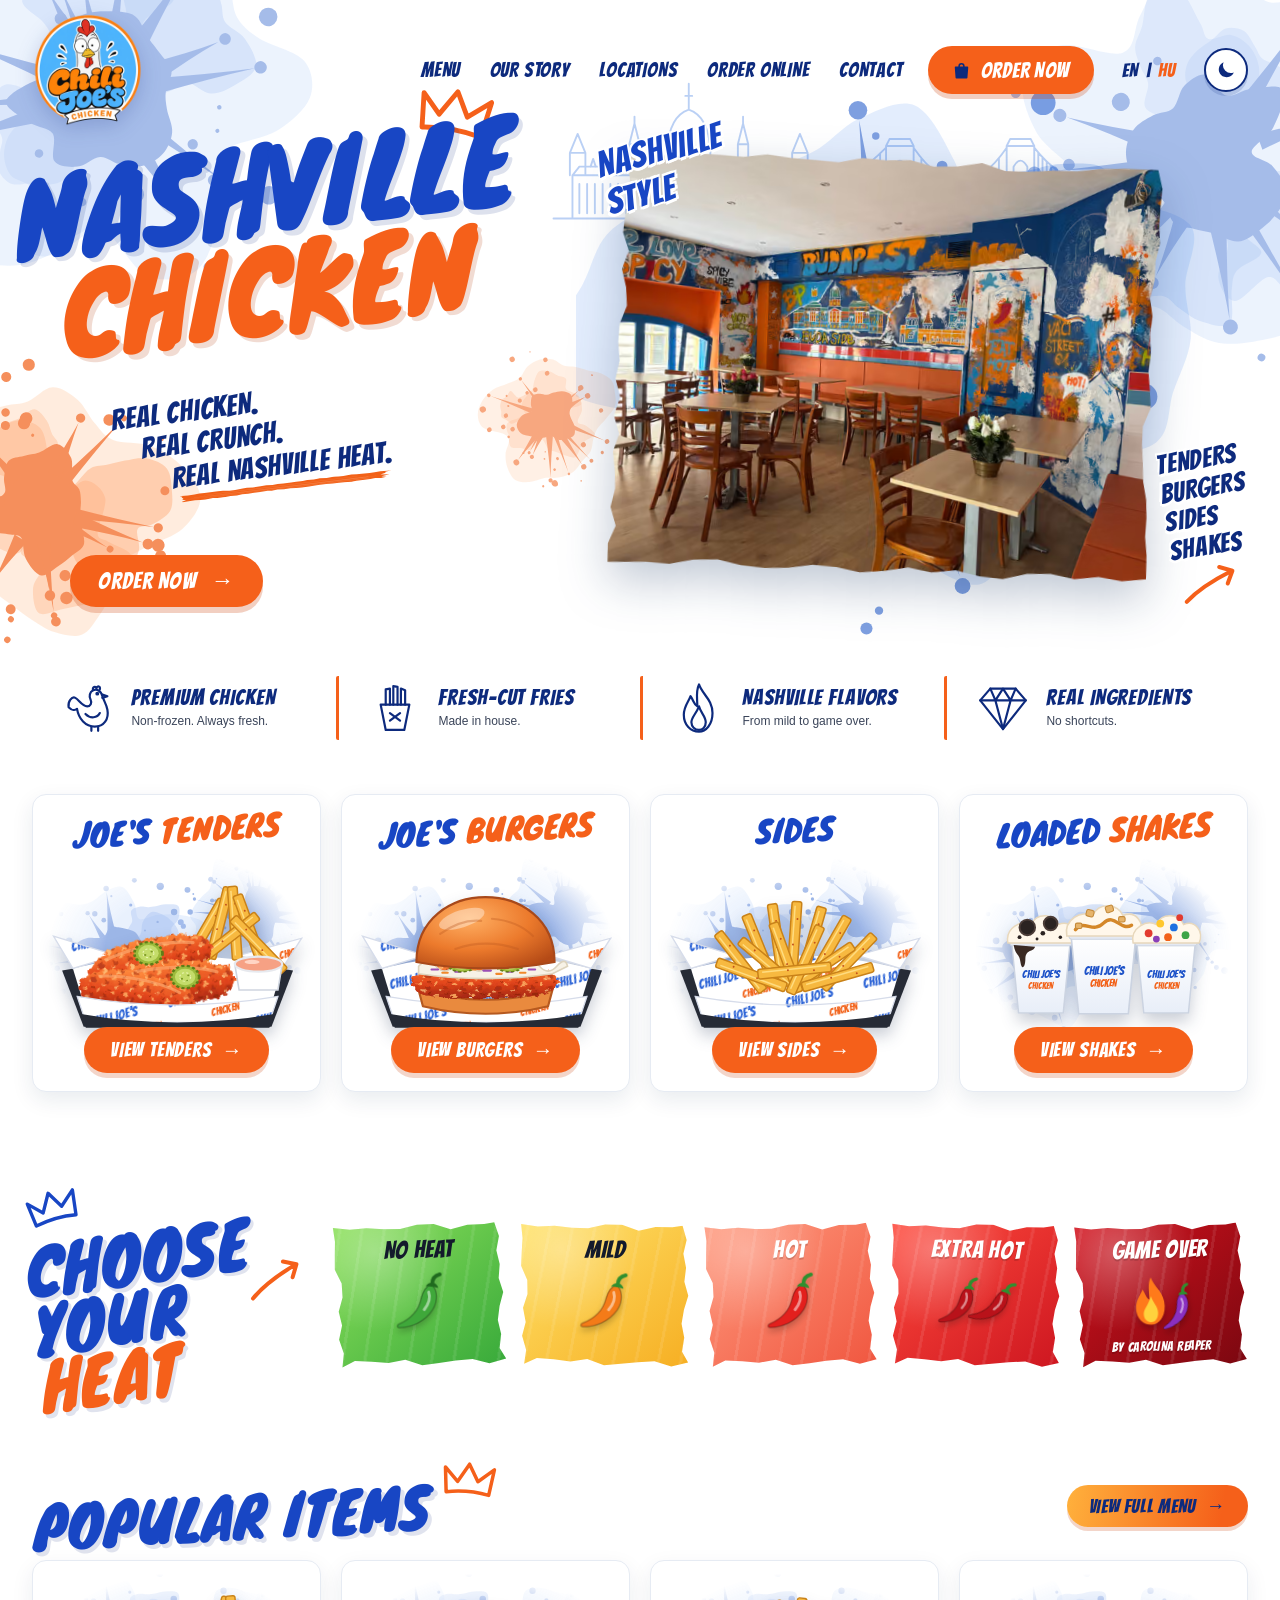
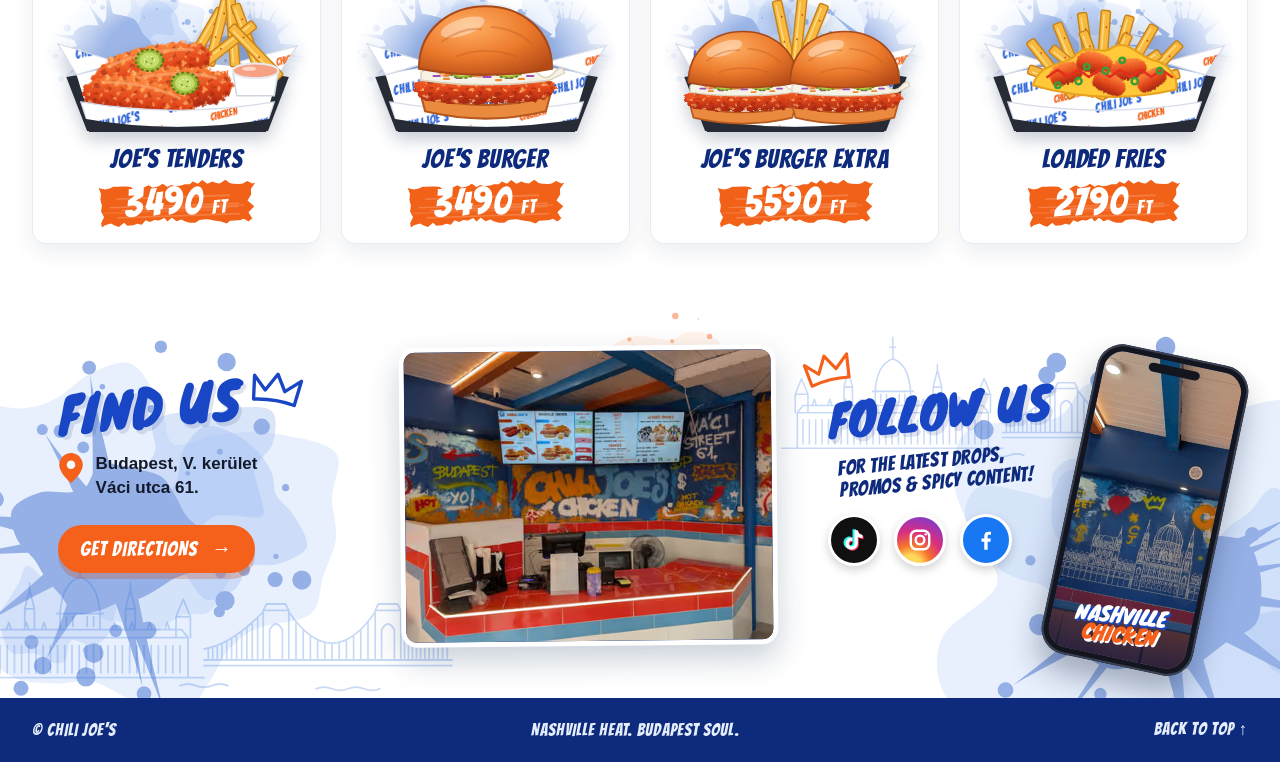
==== commit 44d525dd: "Redesign the site in a graffiti street-art style and add dark mode - Rebuild every section to match " ====
--- a/index.html
+++ b/index.html
@@ -265,7 +265,11 @@
           <div class="hero-visual">
             <p class="hero-style" aria-hidden="true" data-i18n-html="heroStyle">NASHVILLE<br>STYLE</p>
             <figure class="hero-photo">
-              <img src="Floor_1.jpg" alt="The dining room at Chili Joe's, with Budapest murals and bright orange booths." data-i18n-alt="heroAlt" width="1200" height="900" fetchpriority="high">
+              <picture>
+                <source type="image/avif" srcset="assets/images/floor_1-480.avif 480w, assets/images/floor_1-800.avif 800w, assets/images/floor_1-1200.avif 1200w" sizes="(max-width: 560px) calc(100vw - 56px), (max-width: 900px) min(calc(100vw - 80px), 590px), (max-width: 1180px) 40vw, 600px">
+                <source type="image/webp" srcset="assets/images/floor_1-480.webp 480w, assets/images/floor_1-800.webp 800w, assets/images/floor_1-1200.webp 1200w" sizes="(max-width: 560px) calc(100vw - 56px), (max-width: 900px) min(calc(100vw - 80px), 590px), (max-width: 1180px) 40vw, 600px">
+                <img src="assets/images/floor_1-800.jpg" srcset="assets/images/floor_1-480.jpg 480w, assets/images/floor_1-800.jpg 800w, assets/images/floor_1-1200.jpg 1200w" sizes="(max-width: 560px) calc(100vw - 56px), (max-width: 900px) min(calc(100vw - 80px), 590px), (max-width: 1180px) 40vw, 600px" alt="The dining room at Chili Joe's, with Budapest murals and bright orange booths." data-i18n-alt="heroAlt" width="1200" height="900" fetchpriority="high">
+              </picture>
             </figure>
             <p class="hero-list" aria-hidden="true" data-i18n-html="heroList">TENDERS<br>BURGERS<br>SIDES<br>SHAKES</p>
             <svg class="doodle hero-list-arrow" aria-hidden="true"><use href="#i-arrow"/></svg>
@@ -374,7 +378,11 @@
             <a class="button button-orange" href="https://www.google.com/maps/search/?api=1&amp;query=V%C3%A1ci+utca+61+Budapest" target="_blank" rel="noopener noreferrer"><span data-i18n="visitCta">GET DIRECTIONS</span><span aria-hidden="true">→</span></a>
           </div>
           <figure class="visit-photo">
-            <img src="counter.jpg" alt="The Chili Joe's counter, with the menu boards and the Váci Street 61 graffiti wall." data-i18n-alt="visitPhotoAlt" width="1200" height="904" loading="lazy">
+            <picture>
+              <source type="image/avif" srcset="assets/images/counter-480.avif 480w, assets/images/counter-800.avif 800w, assets/images/counter-1200.avif 1200w" sizes="(max-width: 560px) calc(100vw - 30px), (max-width: 900px) min(calc(100vw - 40px), 720px), (max-width: 1180px) min(55vw, 560px), 410px">
+              <source type="image/webp" srcset="assets/images/counter-480.webp 480w, assets/images/counter-800.webp 800w, assets/images/counter-1200.webp 1200w" sizes="(max-width: 560px) calc(100vw - 30px), (max-width: 900px) min(calc(100vw - 40px), 720px), (max-width: 1180px) min(55vw, 560px), 410px">
+              <img src="assets/images/counter-800.jpg" srcset="assets/images/counter-480.jpg 480w, assets/images/counter-800.jpg 800w, assets/images/counter-1200.jpg 1200w" sizes="(max-width: 560px) calc(100vw - 30px), (max-width: 900px) min(calc(100vw - 40px), 720px), (max-width: 1180px) min(55vw, 560px), 410px" alt="The Chili Joe's counter, with the menu boards and the Váci Street 61 graffiti wall." data-i18n-alt="visitPhotoAlt" width="1200" height="904" loading="lazy">
+            </picture>
           </figure>
           <div class="follow-panel">
             <svg class="doodle follow-crown" aria-hidden="true"><use href="#i-crown"/></svg>
@@ -387,7 +395,11 @@
             </div>
             <div class="phone" aria-hidden="true">
               <div class="phone-screen">
-                <img src="parliment.jpg" alt="" loading="lazy">
+                <picture>
+                  <source type="image/avif" srcset="assets/images/parliment-240.avif 240w, assets/images/parliment-320.avif 320w, assets/images/parliment-480.avif 480w" sizes="(max-width: 560px) 98px, (max-width: 1180px) 126px, 146px">
+                  <source type="image/webp" srcset="assets/images/parliment-240.webp 240w, assets/images/parliment-320.webp 320w, assets/images/parliment-480.webp 480w" sizes="(max-width: 560px) 98px, (max-width: 1180px) 126px, 146px">
+                  <img src="assets/images/parliment-320.jpg" srcset="assets/images/parliment-240.jpg 240w, assets/images/parliment-320.jpg 320w, assets/images/parliment-480.jpg 480w" sizes="(max-width: 560px) 98px, (max-width: 1180px) 126px, 146px" alt="" width="480" height="987" loading="lazy">
+                </picture>
                 <p data-i18n-html="heroTitle">NASHVILLE<br><span>CHICKEN</span></p>
               </div>
             </div>
--- a/styles.css
+++ b/styles.css
@@ -292,6 +292,8 @@
   filter: drop-shadow(0 18px 24px rgb(9 40 86 / 26%));
   transform: rotate(2.5deg);
 }
+
+.hero-photo picture { display: block; }
 
 .hero-photo img {
   width: 100%;
@@ -587,6 +589,7 @@
 .visit-copy .button { margin-top: 24px; min-height: 48px; padding-inline: 22px; font-size: 20px; }
 
 .visit-photo { position: relative; min-height: 300px; margin: 0; overflow: hidden; border: 5px solid #fff; border-radius: 16px; background: var(--blue-dark); box-shadow: 0 14px 30px rgb(15 45 88 / 22%); transform: rotate(-.6deg); }
+.visit-photo picture { position: absolute; inset: 0; display: block; }
 .visit-photo img { width: 100%; height: 100%; min-height: 290px; object-fit: cover; object-position: center 40%; transition: transform .4s ease; }
 .visit-photo:hover img { transform: scale(1.035); }
 
@@ -620,6 +623,7 @@
 
 .phone::before { position: absolute; top: 12px; left: 50%; z-index: 1; width: 34%; height: 9px; content: ""; border-radius: 999px; background: #13161f; transform: translateX(-50%); }
 .phone-screen { position: relative; height: 100%; overflow: hidden; border-radius: 20px; background: var(--blue-dark); }
+.phone-screen picture { position: absolute; inset: 0; display: block; }
 .phone-screen img { width: 100%; height: 100%; object-fit: cover; object-position: 30% center; }
 .phone-screen::after { position: absolute; inset: 40% 0 0; content: ""; background: linear-gradient(transparent, rgb(6 22 64 / 82%)); }
 .phone-screen p {
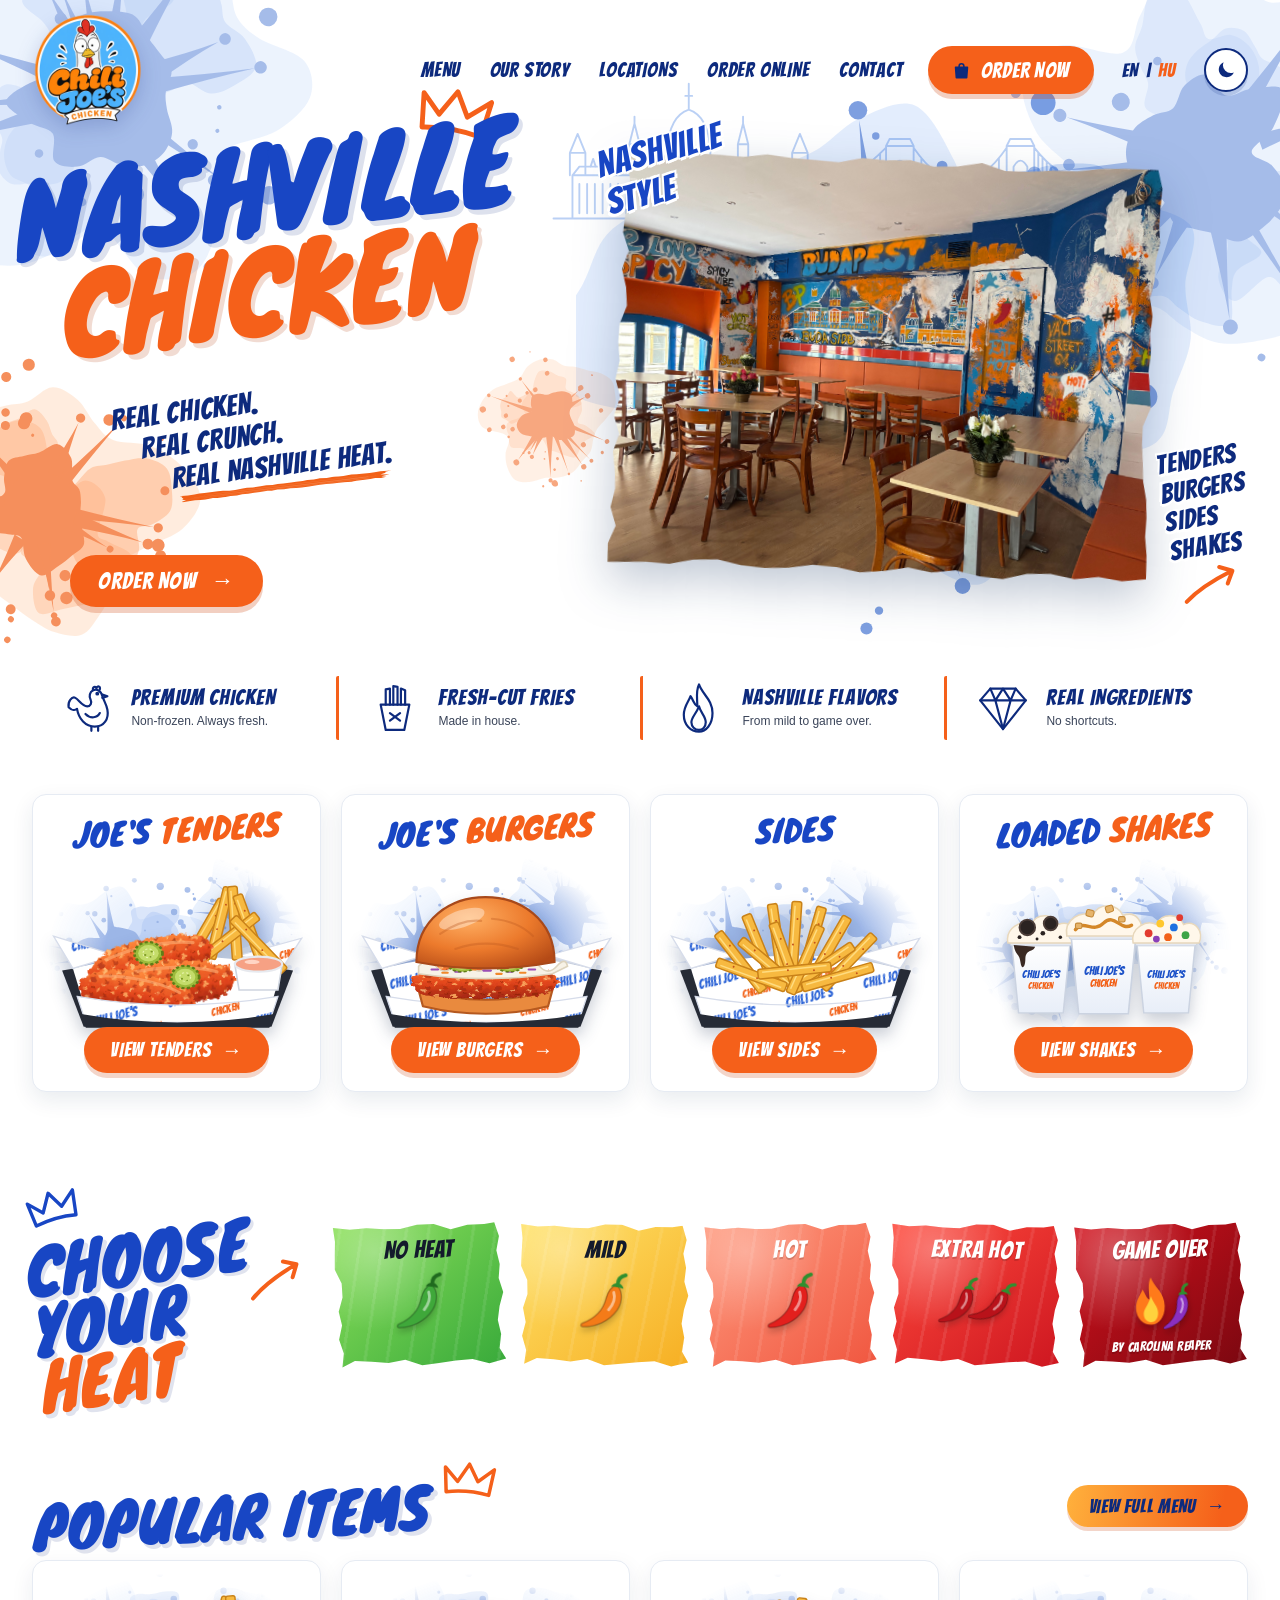
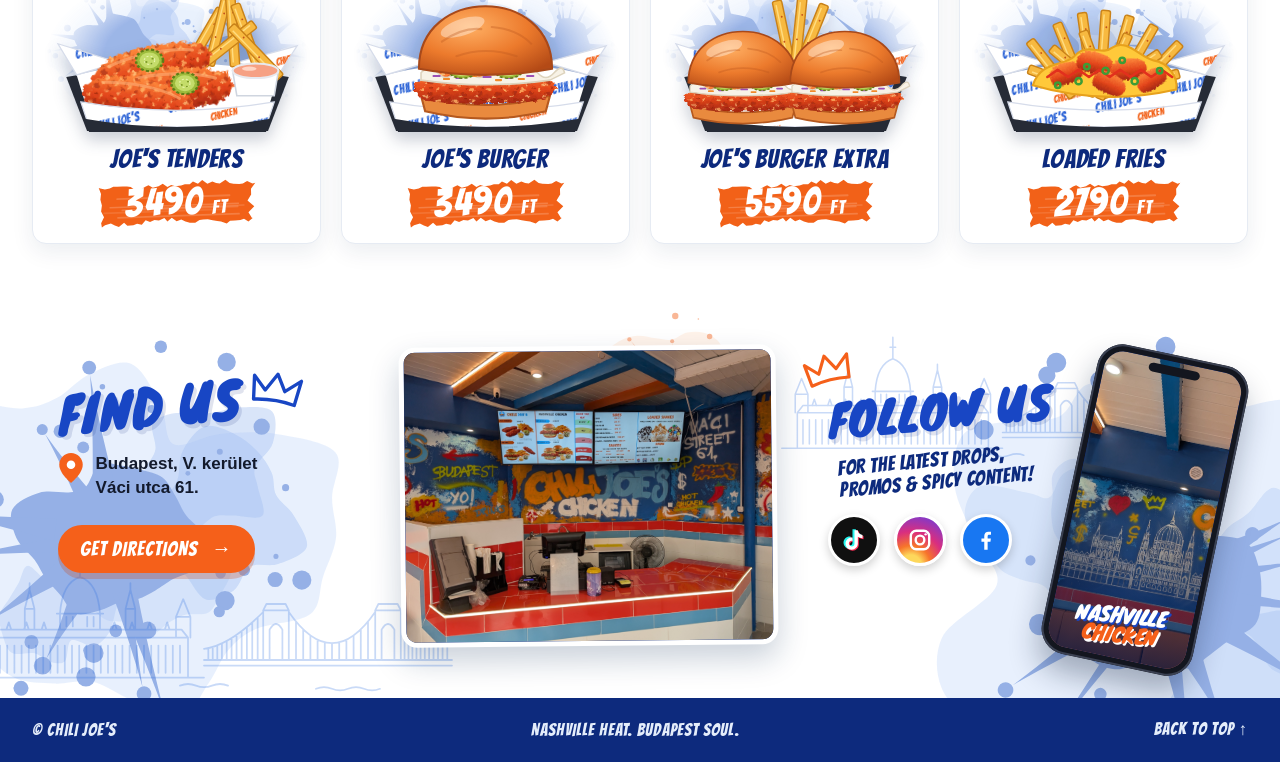
==== commit 4966a574: "Merge 2ed5042064d5845051536d4c1a53421ecb0da401 into b64f05d354ba043acb3cc038a7a1066fad3bd2b3" ====
--- a/index.html
+++ b/index.html
@@ -265,11 +265,7 @@
           <div class="hero-visual">
             <p class="hero-style" aria-hidden="true" data-i18n-html="heroStyle">NASHVILLE<br>STYLE</p>
             <figure class="hero-photo">
-              <picture>
-                <source type="image/avif" srcset="assets/images/floor_1-480.avif 480w, assets/images/floor_1-800.avif 800w, assets/images/floor_1-1200.avif 1200w" sizes="(max-width: 560px) calc(100vw - 56px), (max-width: 900px) min(calc(100vw - 80px), 590px), (max-width: 1180px) 40vw, 600px">
-                <source type="image/webp" srcset="assets/images/floor_1-480.webp 480w, assets/images/floor_1-800.webp 800w, assets/images/floor_1-1200.webp 1200w" sizes="(max-width: 560px) calc(100vw - 56px), (max-width: 900px) min(calc(100vw - 80px), 590px), (max-width: 1180px) 40vw, 600px">
-                <img src="assets/images/floor_1-800.jpg" srcset="assets/images/floor_1-480.jpg 480w, assets/images/floor_1-800.jpg 800w, assets/images/floor_1-1200.jpg 1200w" sizes="(max-width: 560px) calc(100vw - 56px), (max-width: 900px) min(calc(100vw - 80px), 590px), (max-width: 1180px) 40vw, 600px" alt="The dining room at Chili Joe's, with Budapest murals and bright orange booths." data-i18n-alt="heroAlt" width="1200" height="900" fetchpriority="high">
-              </picture>
+              <img src="Floor_1.jpg" alt="The dining room at Chili Joe's, with Budapest murals and bright orange booths." data-i18n-alt="heroAlt" width="1200" height="900" fetchpriority="high">
             </figure>
             <p class="hero-list" aria-hidden="true" data-i18n-html="heroList">TENDERS<br>BURGERS<br>SIDES<br>SHAKES</p>
             <svg class="doodle hero-list-arrow" aria-hidden="true"><use href="#i-arrow"/></svg>
@@ -378,11 +374,7 @@
             <a class="button button-orange" href="https://www.google.com/maps/search/?api=1&amp;query=V%C3%A1ci+utca+61+Budapest" target="_blank" rel="noopener noreferrer"><span data-i18n="visitCta">GET DIRECTIONS</span><span aria-hidden="true">→</span></a>
           </div>
           <figure class="visit-photo">
-            <picture>
-              <source type="image/avif" srcset="assets/images/counter-480.avif 480w, assets/images/counter-800.avif 800w, assets/images/counter-1200.avif 1200w" sizes="(max-width: 560px) calc(100vw - 30px), (max-width: 900px) min(calc(100vw - 40px), 720px), (max-width: 1180px) min(55vw, 560px), 410px">
-              <source type="image/webp" srcset="assets/images/counter-480.webp 480w, assets/images/counter-800.webp 800w, assets/images/counter-1200.webp 1200w" sizes="(max-width: 560px) calc(100vw - 30px), (max-width: 900px) min(calc(100vw - 40px), 720px), (max-width: 1180px) min(55vw, 560px), 410px">
-              <img src="assets/images/counter-800.jpg" srcset="assets/images/counter-480.jpg 480w, assets/images/counter-800.jpg 800w, assets/images/counter-1200.jpg 1200w" sizes="(max-width: 560px) calc(100vw - 30px), (max-width: 900px) min(calc(100vw - 40px), 720px), (max-width: 1180px) min(55vw, 560px), 410px" alt="The Chili Joe's counter, with the menu boards and the Váci Street 61 graffiti wall." data-i18n-alt="visitPhotoAlt" width="1200" height="904" loading="lazy">
-            </picture>
+            <img src="counter.jpg" alt="The Chili Joe's counter, with the menu boards and the Váci Street 61 graffiti wall." data-i18n-alt="visitPhotoAlt" width="1200" height="904" loading="lazy">
           </figure>
           <div class="follow-panel">
             <svg class="doodle follow-crown" aria-hidden="true"><use href="#i-crown"/></svg>
@@ -395,11 +387,7 @@
             </div>
             <div class="phone" aria-hidden="true">
               <div class="phone-screen">
-                <picture>
-                  <source type="image/avif" srcset="assets/images/parliment-240.avif 240w, assets/images/parliment-320.avif 320w, assets/images/parliment-480.avif 480w" sizes="(max-width: 560px) 98px, (max-width: 1180px) 126px, 146px">
-                  <source type="image/webp" srcset="assets/images/parliment-240.webp 240w, assets/images/parliment-320.webp 320w, assets/images/parliment-480.webp 480w" sizes="(max-width: 560px) 98px, (max-width: 1180px) 126px, 146px">
-                  <img src="assets/images/parliment-320.jpg" srcset="assets/images/parliment-240.jpg 240w, assets/images/parliment-320.jpg 320w, assets/images/parliment-480.jpg 480w" sizes="(max-width: 560px) 98px, (max-width: 1180px) 126px, 146px" alt="" width="480" height="987" loading="lazy">
-                </picture>
+                <img src="parliment.jpg" alt="" loading="lazy">
                 <p data-i18n-html="heroTitle">NASHVILLE<br><span>CHICKEN</span></p>
               </div>
             </div>
--- a/styles.css
+++ b/styles.css
@@ -292,8 +292,6 @@
   filter: drop-shadow(0 18px 24px rgb(9 40 86 / 26%));
   transform: rotate(2.5deg);
 }
-
-.hero-photo picture { display: block; }
 
 .hero-photo img {
   width: 100%;
@@ -589,7 +587,6 @@
 .visit-copy .button { margin-top: 24px; min-height: 48px; padding-inline: 22px; font-size: 20px; }
 
 .visit-photo { position: relative; min-height: 300px; margin: 0; overflow: hidden; border: 5px solid #fff; border-radius: 16px; background: var(--blue-dark); box-shadow: 0 14px 30px rgb(15 45 88 / 22%); transform: rotate(-.6deg); }
-.visit-photo picture { position: absolute; inset: 0; display: block; }
 .visit-photo img { width: 100%; height: 100%; min-height: 290px; object-fit: cover; object-position: center 40%; transition: transform .4s ease; }
 .visit-photo:hover img { transform: scale(1.035); }
 
@@ -623,7 +620,6 @@
 
 .phone::before { position: absolute; top: 12px; left: 50%; z-index: 1; width: 34%; height: 9px; content: ""; border-radius: 999px; background: #13161f; transform: translateX(-50%); }
 .phone-screen { position: relative; height: 100%; overflow: hidden; border-radius: 20px; background: var(--blue-dark); }
-.phone-screen picture { position: absolute; inset: 0; display: block; }
 .phone-screen img { width: 100%; height: 100%; object-fit: cover; object-position: 30% center; }
 .phone-screen::after { position: absolute; inset: 40% 0 0; content: ""; background: linear-gradient(transparent, rgb(6 22 64 / 82%)); }
 .phone-screen p {
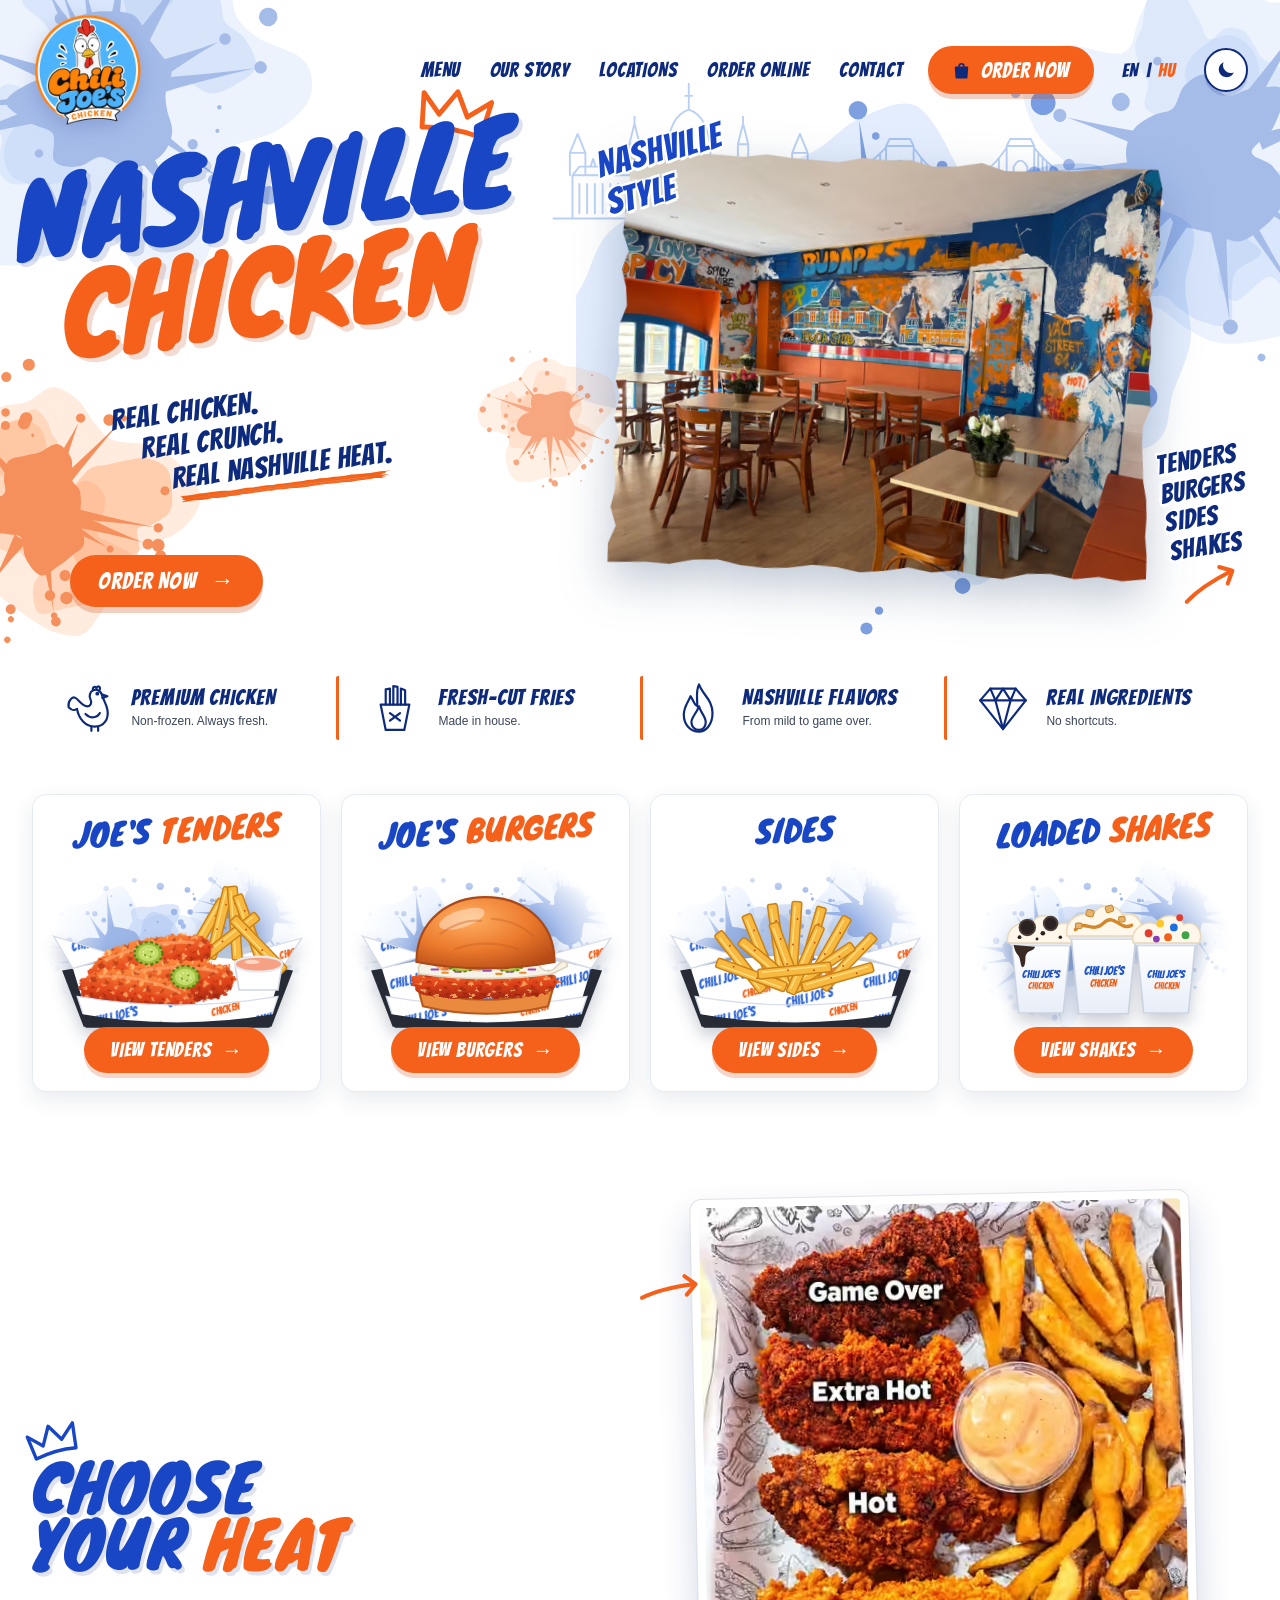
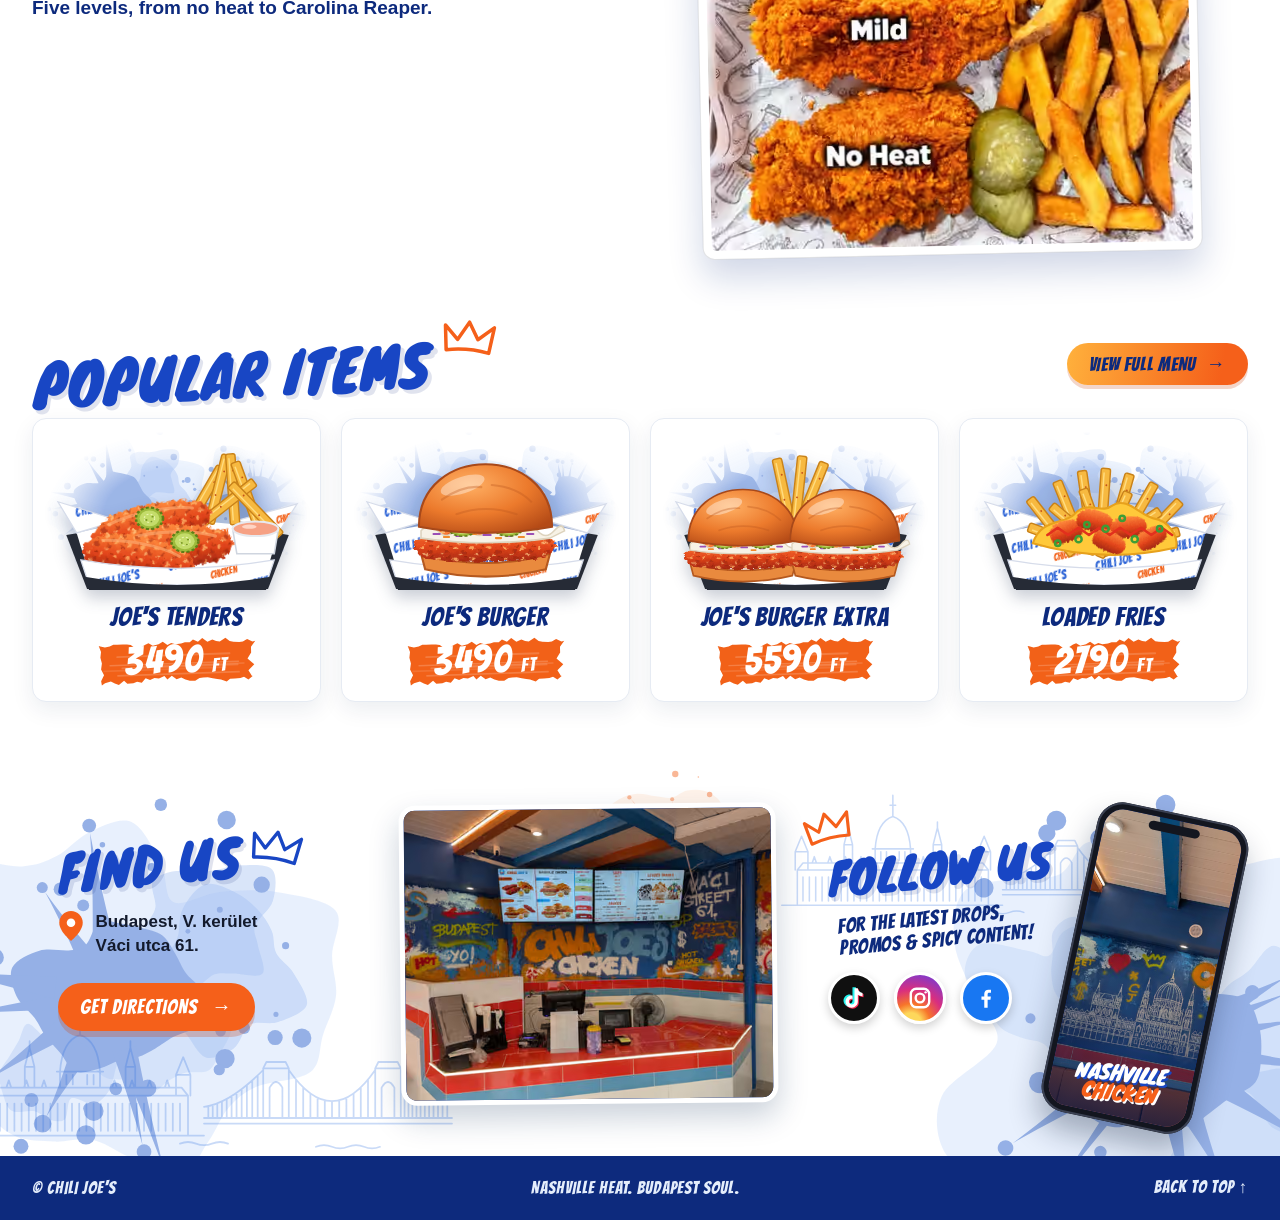
==== commit 2b4e4723: "Redesign heat section around level photo Add responsive image variants and a photo-led layout with l" ====
--- a/index.html
+++ b/index.html
@@ -265,7 +265,11 @@
           <div class="hero-visual">
             <p class="hero-style" aria-hidden="true" data-i18n-html="heroStyle">NASHVILLE<br>STYLE</p>
             <figure class="hero-photo">
-              <img src="Floor_1.jpg" alt="The dining room at Chili Joe's, with Budapest murals and bright orange booths." data-i18n-alt="heroAlt" width="1200" height="900" fetchpriority="high">
+              <picture>
+                <source type="image/avif" srcset="assets/images/floor_1-480.avif 480w, assets/images/floor_1-800.avif 800w, assets/images/floor_1-1200.avif 1200w" sizes="(max-width: 560px) calc(100vw - 56px), (max-width: 900px) min(calc(100vw - 80px), 590px), (max-width: 1180px) 40vw, 600px">
+                <source type="image/webp" srcset="assets/images/floor_1-480.webp 480w, assets/images/floor_1-800.webp 800w, assets/images/floor_1-1200.webp 1200w" sizes="(max-width: 560px) calc(100vw - 56px), (max-width: 900px) min(calc(100vw - 80px), 590px), (max-width: 1180px) 40vw, 600px">
+                <img src="assets/images/floor_1-800.jpg" srcset="assets/images/floor_1-480.jpg 480w, assets/images/floor_1-800.jpg 800w, assets/images/floor_1-1200.jpg 1200w" sizes="(max-width: 560px) calc(100vw - 56px), (max-width: 900px) min(calc(100vw - 80px), 590px), (max-width: 1180px) 40vw, 600px" alt="The dining room at Chili Joe's, with Budapest murals and bright orange booths." data-i18n-alt="heroAlt" width="1200" height="900" fetchpriority="high">
+              </picture>
             </figure>
             <p class="hero-list" aria-hidden="true" data-i18n-html="heroList">TENDERS<br>BURGERS<br>SIDES<br>SHAKES</p>
             <svg class="doodle hero-list-arrow" aria-hidden="true"><use href="#i-arrow"/></svg>
@@ -323,15 +327,25 @@
         <div class="heat-heading">
           <svg class="doodle heat-crown" aria-hidden="true"><use href="#i-crown"/></svg>
           <h2 id="heat-title" data-i18n-html="heatTitle">CHOOSE<br>YOUR <em>HEAT</em></h2>
+          <p class="heat-intro" data-i18n="heatIntro">Five levels, from no heat to Carolina Reaper.</p>
+        </div>
+        <div class="heat-guide">
           <svg class="doodle heat-arrow" aria-hidden="true"><use href="#i-arrow"/></svg>
-        </div>
-        <ol class="heat-levels" aria-label="Available spice levels, from no heat to Reaper" data-i18n-aria-label="heatAria">
-          <li class="heat-none"><span data-i18n="heatNone">NO HEAT</span><span class="peppers" aria-hidden="true"><svg><use href="#i-pepper"/></svg></span></li>
-          <li class="heat-mild"><span data-i18n="heatMild">MILD</span><span class="peppers" aria-hidden="true"><svg><use href="#i-pepper"/></svg></span></li>
-          <li class="heat-hot"><span data-i18n="heatHot">HOT</span><span class="peppers" aria-hidden="true"><svg><use href="#i-pepper"/></svg></span></li>
-          <li class="heat-extra"><span data-i18n="heatExtra">EXTRA HOT</span><span class="peppers" aria-hidden="true"><svg><use href="#i-pepper"/></svg><svg><use href="#i-pepper"/></svg></span></li>
-          <li class="heat-reaper"><span data-i18n="heatReaper">GAME OVER</span><span class="peppers" aria-hidden="true"><svg class="flame"><use href="#i-flame"/></svg><svg><use href="#i-pepper"/></svg></span><small data-i18n="heatReaperSub">BY CAROLINA REAPER</small></li>
-        </ol>
+          <figure class="heat-photo">
+            <picture>
+              <source type="image/avif" srcset="assets/images/heat_levels-480.avif 480w, assets/images/heat_levels-800.avif 800w, assets/images/heat_levels-1086.avif 1086w" sizes="(max-width: 560px) calc(100vw - 30px), (max-width: 700px) min(calc(100vw - 40px), 420px), (max-width: 900px) min(44vw, 340px), (max-width: 1180px) 38vw, 450px">
+              <source type="image/webp" srcset="assets/images/heat_levels-480.webp 480w, assets/images/heat_levels-800.webp 800w, assets/images/heat_levels-1086.webp 1086w" sizes="(max-width: 560px) calc(100vw - 30px), (max-width: 700px) min(calc(100vw - 40px), 420px), (max-width: 900px) min(44vw, 340px), (max-width: 1180px) 38vw, 450px">
+              <img src="assets/images/heat_levels-800.jpg" srcset="assets/images/heat_levels-480.jpg 480w, assets/images/heat_levels-800.jpg 800w, assets/images/heat_levels-1086.jpg 1086w" sizes="(max-width: 560px) calc(100vw - 30px), (max-width: 700px) min(calc(100vw - 40px), 420px), (max-width: 900px) min(44vw, 340px), (max-width: 1180px) 38vw, 450px" alt="Five Nashville-style chicken tenders arranged from No Heat to Game Over, with fries and dip." data-i18n-alt="heatPhotoAlt" width="1086" height="1448" loading="lazy">
+            </picture>
+          </figure>
+          <ol class="heat-levels" role="list" aria-label="Available spice levels, from no heat to Reaper" data-i18n-aria-label="heatAria">
+            <li class="heat-none"><span class="heat-level-copy"><span class="heat-level-label" data-i18n="heatNone">NO HEAT</span></span></li>
+            <li class="heat-mild"><span class="heat-level-copy"><span class="heat-level-label" data-i18n="heatMild">MILD</span></span></li>
+            <li class="heat-hot"><span class="heat-level-copy"><span class="heat-level-label" data-i18n="heatHot">HOT</span></span></li>
+            <li class="heat-extra"><span class="heat-level-copy"><span class="heat-level-label" data-i18n="heatExtra">EXTRA HOT</span></span></li>
+            <li class="heat-reaper"><span class="heat-level-copy"><span class="heat-level-label" data-i18n="heatReaper">GAME OVER</span><small data-i18n="heatReaperSub">BY CAROLINA REAPER</small></span></li>
+          </ol>
+        </div>
       </section>
 
       <section class="popular-section page-wrap" id="popular-items" aria-labelledby="popular-title">
@@ -374,7 +388,11 @@
             <a class="button button-orange" href="https://www.google.com/maps/search/?api=1&amp;query=V%C3%A1ci+utca+61+Budapest" target="_blank" rel="noopener noreferrer"><span data-i18n="visitCta">GET DIRECTIONS</span><span aria-hidden="true">→</span></a>
           </div>
           <figure class="visit-photo">
-            <img src="counter.jpg" alt="The Chili Joe's counter, with the menu boards and the Váci Street 61 graffiti wall." data-i18n-alt="visitPhotoAlt" width="1200" height="904" loading="lazy">
+            <picture>
+              <source type="image/avif" srcset="assets/images/counter-480.avif 480w, assets/images/counter-800.avif 800w, assets/images/counter-1200.avif 1200w" sizes="(max-width: 560px) calc(100vw - 30px), (max-width: 900px) min(calc(100vw - 40px), 720px), (max-width: 1180px) min(55vw, 560px), 410px">
+              <source type="image/webp" srcset="assets/images/counter-480.webp 480w, assets/images/counter-800.webp 800w, assets/images/counter-1200.webp 1200w" sizes="(max-width: 560px) calc(100vw - 30px), (max-width: 900px) min(calc(100vw - 40px), 720px), (max-width: 1180px) min(55vw, 560px), 410px">
+              <img src="assets/images/counter-800.jpg" srcset="assets/images/counter-480.jpg 480w, assets/images/counter-800.jpg 800w, assets/images/counter-1200.jpg 1200w" sizes="(max-width: 560px) calc(100vw - 30px), (max-width: 900px) min(calc(100vw - 40px), 720px), (max-width: 1180px) min(55vw, 560px), 410px" alt="The Chili Joe's counter, with the menu boards and the Váci Street 61 graffiti wall." data-i18n-alt="visitPhotoAlt" width="1200" height="904" loading="lazy">
+            </picture>
           </figure>
           <div class="follow-panel">
             <svg class="doodle follow-crown" aria-hidden="true"><use href="#i-crown"/></svg>
@@ -387,7 +405,11 @@
             </div>
             <div class="phone" aria-hidden="true">
               <div class="phone-screen">
-                <img src="parliment.jpg" alt="" loading="lazy">
+                <picture>
+                  <source type="image/avif" srcset="assets/images/parliment-240.avif 240w, assets/images/parliment-320.avif 320w, assets/images/parliment-480.avif 480w" sizes="(max-width: 560px) 98px, (max-width: 1180px) 126px, 146px">
+                  <source type="image/webp" srcset="assets/images/parliment-240.webp 240w, assets/images/parliment-320.webp 320w, assets/images/parliment-480.webp 480w" sizes="(max-width: 560px) 98px, (max-width: 1180px) 126px, 146px">
+                  <img src="assets/images/parliment-320.jpg" srcset="assets/images/parliment-240.jpg 240w, assets/images/parliment-320.jpg 320w, assets/images/parliment-480.jpg 480w" sizes="(max-width: 560px) 98px, (max-width: 1180px) 126px, 146px" alt="" width="480" height="987" loading="lazy">
+                </picture>
                 <p data-i18n-html="heroTitle">NASHVILLE<br><span>CHICKEN</span></p>
               </div>
             </div>
--- a/styles.css
+++ b/styles.css
@@ -293,6 +293,8 @@
   transform: rotate(2.5deg);
 }
 
+.hero-photo picture { display: block; }
+
 .hero-photo img {
   width: 100%;
   height: auto;
@@ -442,9 +444,9 @@
 .heat-section {
   padding-block: clamp(56px, 6vw, 80px) clamp(30px, 4vw, 50px);
   display: grid;
-  grid-template-columns: minmax(220px, .9fr) minmax(0, 3fr);
-  align-items: center;
-  gap: clamp(15px, 2vw, 30px);
+  grid-template-columns: minmax(0, .95fr) minmax(0, 1.05fr);
+  align-items: center;
+  gap: clamp(24px, 5vw, 72px);
 }
 
 .heat-heading { position: relative; padding-top: 30px; }
@@ -460,62 +462,39 @@
   text-transform: uppercase;
 }
 
-.heat-heading h2 { font-size: clamp(42px, 5vw, 70px); line-height: .9; text-shadow: 3px 4px 0 rgb(13 42 125 / 13%); transform: rotate(-8deg); }
+.heat-heading h2 { font-size: clamp(42px, 5vw, 70px); line-height: .9; text-shadow: 3px 4px 0 rgb(13 42 125 / 13%); }
+.heat-intro { max-width: 500px; margin: 22px 0 0; color: var(--blue-dark); font-size: clamp(16px, 1.8vw, 19px); font-weight: 600; line-height: 1.45; }
 .heat-crown { position: absolute; top: -6px; left: -6px; width: 54px; height: 40px; color: var(--blue); transform: rotate(-16deg); }
-.heat-arrow { position: absolute; top: 34%; right: 0; width: 64px; height: 32px; color: var(--orange); transform: rotate(-24deg); }
+
+.heat-guide { position: relative; display: flex; justify-content: center; }
+.heat-arrow { position: absolute; top: 12%; left: calc(50% - min(250px, 50%) - 58px); z-index: 1; width: 64px; height: 32px; color: var(--orange); }
+
+.heat-photo {
+  width: min(100%, 500px);
+  margin: 0 auto;
+  padding: 8px;
+  border: 1px solid rgb(19 26 44 / 12%);
+  border-radius: 12px;
+  background: #fff;
+  box-shadow: 0 18px 34px rgb(13 42 125 / 19%);
+  transform: rotate(-1.2deg);
+}
+
+.heat-photo picture { display: block; overflow: hidden; border-radius: 5px; }
+.heat-photo img { width: 100%; height: auto; aspect-ratio: 1086 / 1448; object-fit: cover; }
 
 .heat-levels {
-  margin: 0;
+  position: absolute;
+  width: 1px;
+  height: 1px;
+  margin: -1px;
   padding: 0;
-  display: grid;
-  grid-template-columns: repeat(5, minmax(0, 1fr));
-  gap: 10px;
-  list-style: none;
-}
-
-.heat-levels li {
-  min-height: 140px;
-  padding: 16px 8px 14px;
-  display: flex;
-  flex-direction: column;
-  align-items: center;
-  justify-content: flex-start;
-  gap: 8px;
-  clip-path: var(--rough-tile);
-  color: #fff;
-  font-family: var(--display);
-  font-size: clamp(17px, 1.9vw, 26px);
-  letter-spacing: .03em;
-  line-height: 1;
-  text-align: center;
-  text-shadow: 0 2px 0 rgb(0 0 0 / 15%);
-  transform: rotate(var(--tilt, 0deg));
-  transition: transform .2s ease;
-  background-image:
-    repeating-linear-gradient(100deg, rgb(255 255 255 / 0%) 0 9px, rgb(255 255 255 / 9%) 9px 12px, rgb(255 255 255 / 0%) 12px 22px),
-    radial-gradient(circle at 25% 20%, rgb(255 255 255 / 30%), transparent 45%),
-    linear-gradient(140deg, var(--c1), var(--c2));
-}
-
-.heat-levels li:hover { transform: rotate(0deg) scale(1.04); }
-.heat-none { --tilt: -1.5deg; --c1: #8ee15b; --c2: #37a93a; color: var(--ink) !important; text-shadow: none !important; }
-.heat-mild { --tilt: 1.2deg; --c1: #ffe36a; --c2: #f6ae22; color: var(--ink) !important; text-shadow: none !important; }
-.heat-hot { --tilt: -1deg; --c1: #ff9a7e; --c2: #f0563f; }
-.heat-extra { --tilt: 1.4deg; --c1: #ff4a3c; --c2: #cd1620; }
-.heat-reaper { --tilt: -1.2deg; --c1: #d4121d; --c2: #7a0710; }
-
-.peppers { min-height: 62px; display: flex; align-items: center; justify-content: center; }
-.peppers svg { width: 62px; height: 62px; filter: drop-shadow(0 4px 3px rgb(0 0 0 / 22%)); }
-.heat-none .peppers { --pepper: #3fa83a; --stem: #1f6a1e; }
-.heat-mild .peppers { --pepper: #f47b18; --stem: #2f8f2f; }
-.heat-hot .peppers { --pepper: #e3201d; --stem: #2f8f2f; }
-.heat-extra .peppers { --pepper: #b9121a; --stem: #2f8f2f; }
-.heat-extra .peppers svg { width: 52px; height: 52px; }
-.heat-extra .peppers svg + svg { margin-left: -18px; transform: rotate(14deg); }
-.heat-reaper .peppers { --pepper: #8a2fc0; --stem: #2f8f2f; position: relative; }
-.heat-reaper .peppers .flame { width: 54px; height: 54px; }
-.heat-reaper .peppers svg + svg { width: 46px; height: 46px; margin-left: -26px; transform: rotate(-12deg) translateY(6px); }
-.heat-levels small { font-size: .55em; letter-spacing: .04em; }
+  overflow: hidden;
+  clip: rect(0, 0, 0, 0);
+  clip-path: inset(50%);
+  white-space: nowrap;
+  border: 0;
+}
 
 /* Popular items */
 
@@ -587,6 +566,7 @@
 .visit-copy .button { margin-top: 24px; min-height: 48px; padding-inline: 22px; font-size: 20px; }
 
 .visit-photo { position: relative; min-height: 300px; margin: 0; overflow: hidden; border: 5px solid #fff; border-radius: 16px; background: var(--blue-dark); box-shadow: 0 14px 30px rgb(15 45 88 / 22%); transform: rotate(-.6deg); }
+.visit-photo picture { position: absolute; inset: 0; display: block; }
 .visit-photo img { width: 100%; height: 100%; min-height: 290px; object-fit: cover; object-position: center 40%; transition: transform .4s ease; }
 .visit-photo:hover img { transform: scale(1.035); }
 
@@ -620,6 +600,7 @@
 
 .phone::before { position: absolute; top: 12px; left: 50%; z-index: 1; width: 34%; height: 9px; content: ""; border-radius: 999px; background: #13161f; transform: translateX(-50%); }
 .phone-screen { position: relative; height: 100%; overflow: hidden; border-radius: 20px; background: var(--blue-dark); }
+.phone-screen picture { position: absolute; inset: 0; display: block; }
 .phone-screen img { width: 100%; height: 100%; object-fit: cover; object-position: 30% center; }
 .phone-screen::after { position: absolute; inset: 40% 0 0; content: ""; background: linear-gradient(transparent, rgb(6 22 64 / 82%)); }
 .phone-screen p {
@@ -684,11 +665,18 @@
   .category-grid, .popular-grid { grid-template-columns: repeat(2, minmax(0, 1fr)); row-gap: 40px; }
   .popular-grid { row-gap: 20px; }
   .heat-section { grid-template-columns: 1fr; gap: 24px; }
-  .heat-heading { max-width: 420px; }
-  .heat-arrow { top: auto; bottom: -26px; right: 30%; }
+  .heat-heading { max-width: 900px; padding-right: 90px; }
   .visit-grid { grid-template-columns: 1fr; }
   .visit-copy { padding-bottom: 6px; }
   .follow-panel { grid-column: auto; }
+}
+
+@media (max-width: 700px) {
+  .heat-section { gap: 24px; }
+  .heat-heading { padding-right: 0; }
+  .heat-arrow { display: none; }
+  .heat-guide { width: 100%; }
+  .heat-photo { width: min(100%, 420px); }
 }
 
 @media (max-width: 560px) {
@@ -724,12 +712,8 @@
   .category-card h2 { font-size: clamp(17px, 5.4vw, 24px); }
   .category-card .food-art { height: clamp(100px, 32vw, 150px); }
   .category-link { min-height: 38px; padding-inline: 14px; font-size: 15px; }
-  .heat-levels { gap: 4px; }
-  .heat-levels li { min-height: 104px; padding: 12px 3px 10px; font-size: clamp(11px, 3.4vw, 16px); }
-  .peppers { min-height: 40px; }
-  .peppers svg, .heat-reaper .peppers .flame { width: 40px; height: 40px; }
-  .heat-extra .peppers svg { width: 34px; height: 34px; }
-  .heat-reaper .peppers svg + svg { width: 30px; height: 30px; margin-left: -16px; }
+  .heat-section { padding-block: 48px 30px; }
+  .heat-heading { padding-top: 24px; }
   .section-heading { flex-wrap: wrap; gap: 10px; }
   .section-heading h2 { font-size: clamp(30px, 9vw, 40px); }
   .popular-crown { width: 38px; height: 28px; }
@@ -893,7 +877,7 @@
 
 [data-theme="dark"] .heat-heading h2 { color: #fff; text-shadow: var(--outline-shadow); }
 [data-theme="dark"] .heat-crown { color: #ffb02e; }
-[data-theme="dark"] .heat-levels li { box-shadow: none; }
+[data-theme="dark"] .heat-intro { color: #eef3ff; }
 
 [data-theme="dark"] .visit-section {
   background:
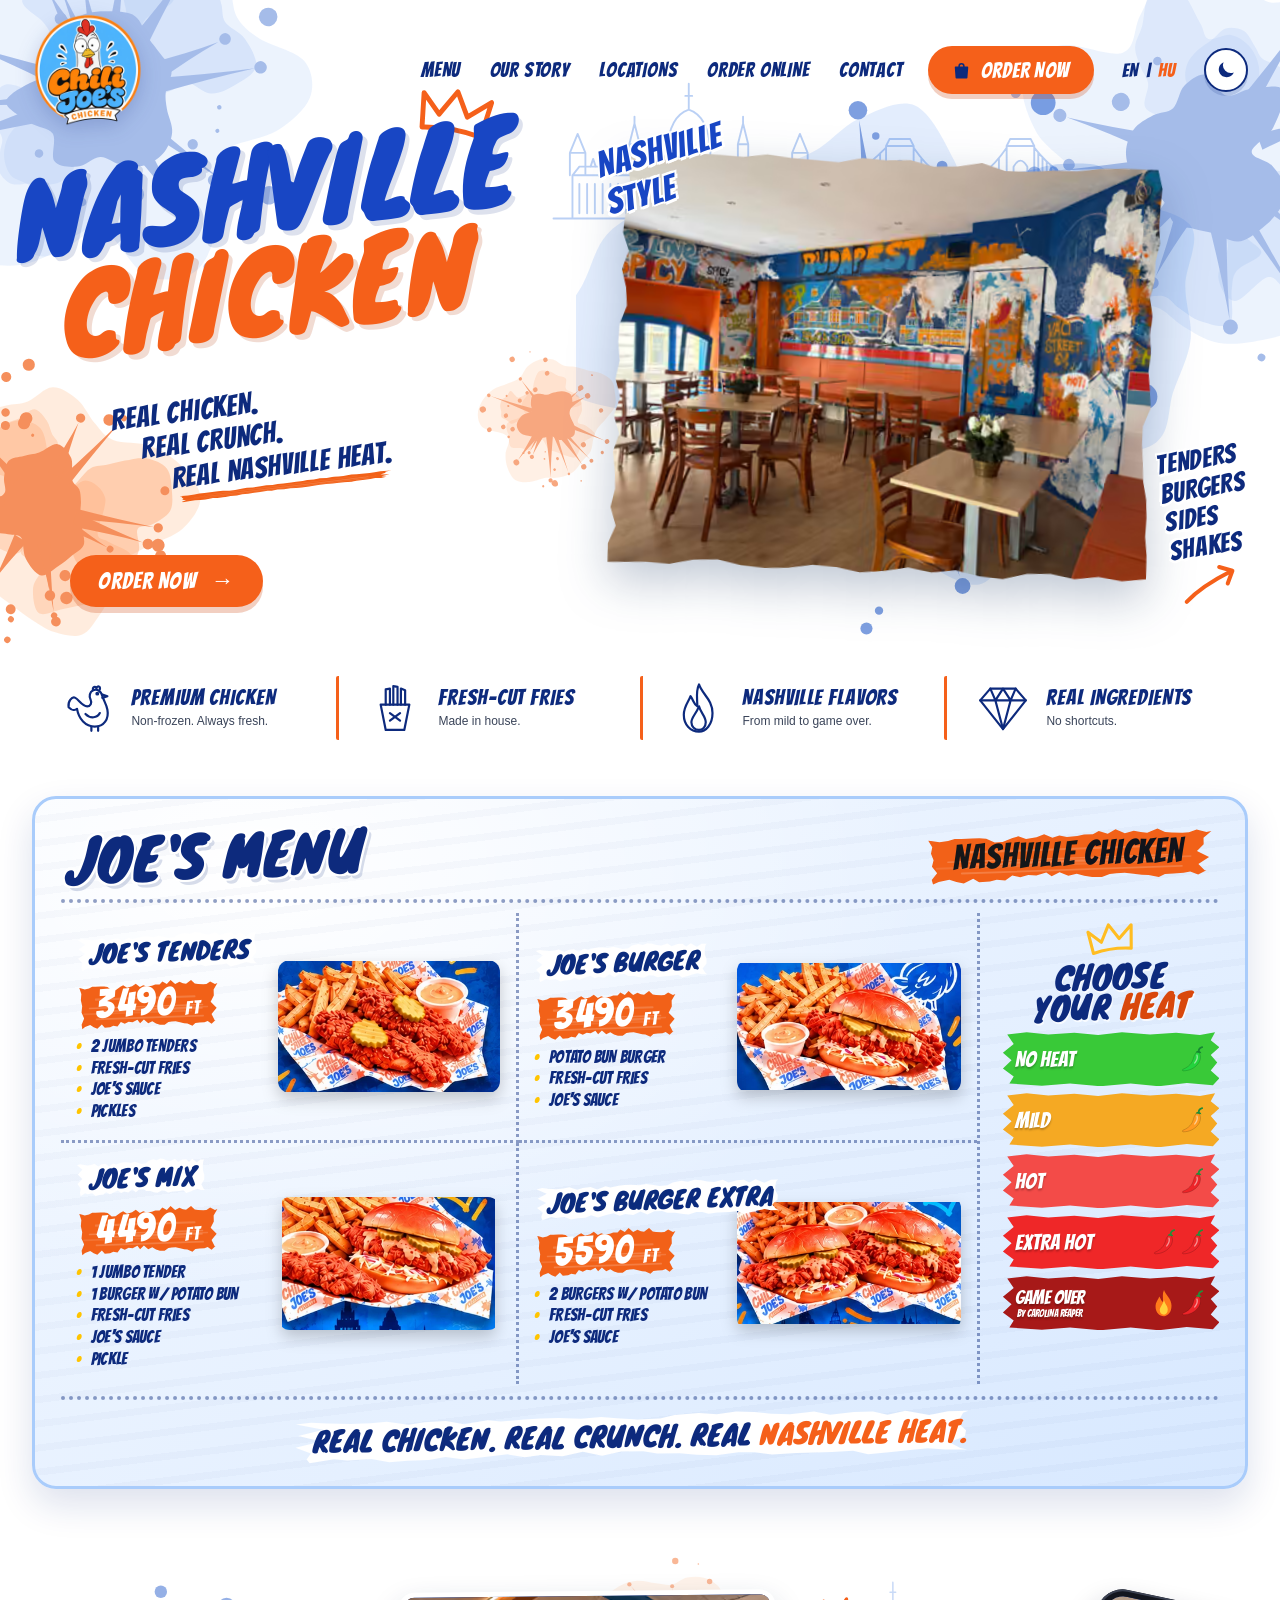
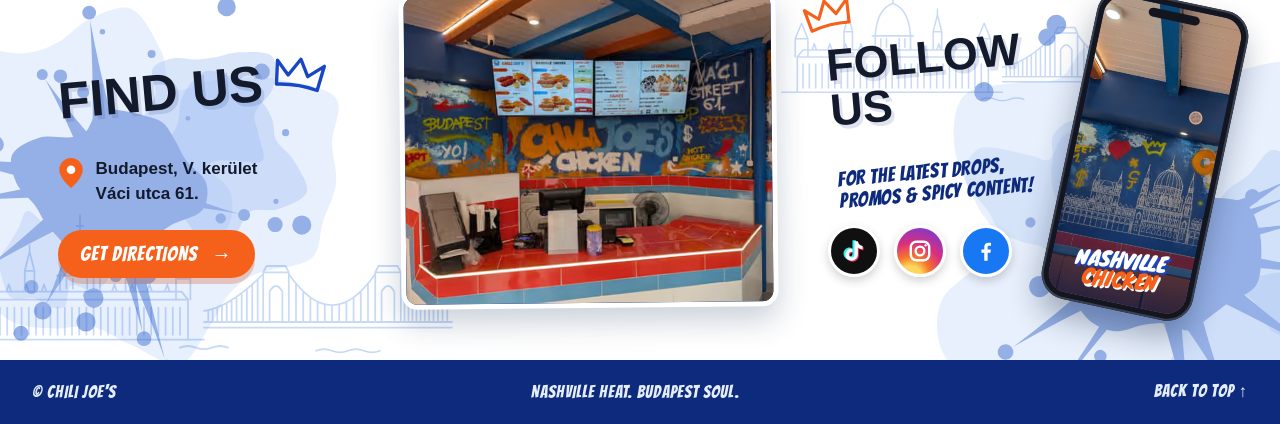
==== commit df5f0ed5: "refactor(menu): rebuild meal section from poster artwork - Replace generated meal SVGs and separate " ====
--- a/index.html
+++ b/index.html
@@ -30,176 +30,6 @@
   <body>
     <svg class="sprite" aria-hidden="true" focusable="false">
       <defs>
-        <linearGradient id="gr-crust" x1="0" y1="0" x2="0" y2="1">
-          <stop offset="0" stop-color="#ff8b3d"/>
-          <stop offset=".55" stop-color="#e3461b"/>
-          <stop offset="1" stop-color="#a42711"/>
-        </linearGradient>
-        <radialGradient id="gr-bun" cx=".38" cy=".3" r=".8">
-          <stop offset="0" stop-color="#ffb064"/>
-          <stop offset=".55" stop-color="#ec7a2c"/>
-          <stop offset="1" stop-color="#b44a16"/>
-        </radialGradient>
-        <linearGradient id="gr-shake" x1="0" y1="0" x2="0" y2="1">
-          <stop offset="0" stop-color="#fff"/>
-          <stop offset="1" stop-color="#e8eef8"/>
-        </linearGradient>
-        <pattern id="p-crumbs" width="14" height="14" patternUnits="userSpaceOnUse">
-          <circle cx="3" cy="4" r="1.9" fill="#ffb466" opacity=".85"/>
-          <circle cx="10" cy="9" r="2.3" fill="#8f200d" opacity=".5"/>
-          <circle cx="6.5" cy="12" r="1.4" fill="#ffd690" opacity=".7"/>
-          <circle cx="12" cy="2" r="1.3" fill="#7a1b0a" opacity=".55"/>
-        </pattern>
-        <pattern id="p-paper" width="74" height="36" patternUnits="userSpaceOnUse" patternTransform="rotate(-14)">
-          <rect width="74" height="36" fill="#fff"/>
-          <text x="3" y="14" fill="#2a62d6" font-family="Bangers, Impact, sans-serif" font-size="12" letter-spacing=".5">CHILI JOE'S</text>
-          <text x="40" y="31" fill="#f26118" font-family="Bangers, Impact, sans-serif" font-size="10">CHICKEN</text>
-        </pattern>
-        <filter id="f-crisp" x="-15%" y="-25%" width="130%" height="150%">
-          <feTurbulence type="fractalNoise" baseFrequency=".2" numOctaves="2" seed="4" result="noise"/>
-          <feDisplacementMap in="SourceGraphic" in2="noise" scale="7" xChannelSelector="R" yChannelSelector="G"/>
-        </filter>
-
-        <path id="tender-shape" d="M-58 6C-61-10-40-21-8-20C22-19 50-16 57-4C63 7 51 19 28 20C0 22-30 22-47 18C-54 16-57 12-58 6Z"/>
-        <g id="g-tender">
-          <use href="#tender-shape" fill="url(#gr-crust)" filter="url(#f-crisp)"/>
-          <use href="#tender-shape" fill="url(#p-crumbs)" filter="url(#f-crisp)"/>
-          <path d="M-40-10C-15-15 20-14 42-6" fill="none" stroke="#ffb57d" stroke-width="3" stroke-linecap="round" opacity=".55"/>
-        </g>
-        <g id="g-pickle">
-          <circle r="13" fill="#9dbb3c" stroke="#5f7d17" stroke-width="2.5" stroke-dasharray="3 2.2"/>
-          <circle r="9.5" fill="#c4dc6a"/>
-          <circle r="5" fill="none" stroke="#e8f4ad" stroke-width="1.2" stroke-dasharray="2 2"/>
-          <circle cx="-3" cy="2" r="1.1" fill="#7c9a26"/><circle cx="3" cy="-2" r="1.1" fill="#7c9a26"/><circle cx="2" cy="4" r="1" fill="#7c9a26"/>
-        </g>
-        <g id="g-fry">
-          <rect x="-4.5" y="-34" width="9" height="68" rx="2" fill="#f7b940" stroke="#c98219" stroke-width="1.4"/>
-          <path d="M-1.5-30V30" stroke="#ffdc7f" stroke-width="1.4"/>
-          <circle cx="1.5" cy="-18" r=".9" fill="#c4521c"/><circle cx="-1" cy="6" r=".9" fill="#c4521c"/>
-        </g>
-        <g id="g-sauce">
-          <path d="M-22-6-18 18H18L22-6Z" fill="#fff" stroke="#cfd5df" stroke-width="1.5"/>
-          <ellipse cy="-6" rx="22" ry="7" fill="#f6a184" stroke="#e7e9ee" stroke-width="2"/>
-          <ellipse cx="-6" cy="-8" rx="7" ry="2" fill="#ffd5c4"/>
-        </g>
-        <g id="g-basket">
-          <path d="M14 100Q120 80 228 100L208 152H34Z" fill="#262b36"/>
-          <path d="M24 98Q120 74 218 98L204 144H38Z" fill="url(#p-paper)"/>
-          <path d="M24 98 6 68 64 86ZM218 98 236 70 178 86Z" fill="url(#p-paper)" stroke="#d6dcea" stroke-width="1.2"/>
-        </g>
-        <g id="g-basket-front">
-          <path d="M28 124Q120 140 214 124L206 148H36Z" fill="url(#p-paper)" stroke="#d6dcea" stroke-width="1.2"/>
-          <path d="M30 140Q120 156 212 140L206 153H36Z" fill="#262b36"/>
-        </g>
-        <g id="g-fries-pile">
-          <use href="#g-fry" transform="translate(70 92) rotate(-38)"/>
-          <use href="#g-fry" transform="translate(88 80) rotate(-22)"/>
-          <use href="#g-fry" transform="translate(104 72) rotate(-8)"/>
-          <use href="#g-fry" transform="translate(120 70) rotate(4)"/>
-          <use href="#g-fry" transform="translate(136 74) rotate(16)"/>
-          <use href="#g-fry" transform="translate(152 80) rotate(30)"/>
-          <use href="#g-fry" transform="translate(170 92) rotate(44)"/>
-          <use href="#g-fry" transform="translate(96 94) rotate(-50)"/>
-          <use href="#g-fry" transform="translate(146 96) rotate(56)"/>
-          <use href="#g-fry" transform="translate(112 88) rotate(-20)"/>
-          <use href="#g-fry" transform="translate(130 90) rotate(24)"/>
-          <use href="#g-fry" transform="translate(80 104) rotate(-70)"/>
-          <use href="#g-fry" transform="translate(160 106) rotate(74)"/>
-          <use href="#g-fry" transform="translate(120 100) rotate(84)"/>
-        </g>
-        <g id="g-burger">
-          <path d="M58 118Q120 136 182 118L178 133Q120 147 62 133Z" fill="#e98a3e" stroke="#b5591f" stroke-width="2"/>
-          <use href="#tender-shape" transform="translate(120 109) scale(1.16 .78)" fill="url(#gr-crust)" filter="url(#f-crisp)"/>
-          <use href="#tender-shape" transform="translate(120 109) scale(1.16 .78)" fill="url(#p-crumbs)" filter="url(#f-crisp)"/>
-          <path d="M58 96q8-9 16 0t16 0 16 0 16 0 16 0 16 0 16 0 16 0 10 0L182 103Q120 112 58 103Z" fill="#f7f2e6" stroke="#ddd3bd" stroke-width="1.5"/>
-          <path d="M70 99h6M92 101h5M118 100h7M140 101h5M160 99h6" stroke="#9b4fb5" stroke-width="2" stroke-linecap="round"/>
-          <path d="M80 102h5M106 99h5M130 103h5M152 102h5" stroke="#f08a2c" stroke-width="2" stroke-linecap="round"/>
-          <use href="#g-pickle" transform="translate(98 94) scale(1 .55)"/>
-          <use href="#g-pickle" transform="translate(142 94) scale(1 .55)"/>
-          <path d="M56 92C56 52 88 32 120 32S184 52 184 92Q120 104 56 92Z" fill="url(#gr-bun)" stroke="#a8491a" stroke-width="2"/>
-          <ellipse cx="98" cy="52" rx="22" ry="8" fill="#fff" opacity=".38" transform="rotate(-18 98 52)"/>
-          <path d="M78 66Q98 52 116 54M126 52Q150 54 164 68M92 80Q120 70 150 80" fill="none" stroke="#b9561d" stroke-width="2" stroke-linecap="round" opacity=".35"/>
-        </g>
-        <g id="g-cup">
-          <path d="M-30-24-23 48H23L30-24Z" fill="url(#gr-shake)" stroke="#cbd3e1" stroke-width="1.5"/>
-          <text y="12" fill="#1d52c8" font-family="Bangers, Impact, sans-serif" font-size="11" text-anchor="middle">CHILI JOE'S</text>
-          <text y="23" fill="#f26118" font-family="Bangers, Impact, sans-serif" font-size="9" text-anchor="middle">CHICKEN</text>
-          <rect x="-32" y="-28" width="64" height="7" rx="3" fill="#e4e9f2" stroke="#cbd3e1"/>
-        </g>
-        <path id="cream" d="M-34-24C-37-40-20-48-10-43C-4-56 14-54 18-43C30-48 39-36 34-24Z" fill="#fff7ea" stroke="#e8d8bc" stroke-width="1.5"/>
-
-        <symbol id="food-tenders" viewBox="0 0 240 160">
-          <use href="#g-basket"/>
-          <use href="#g-fry" transform="translate(146 64) rotate(30)"/>
-          <use href="#g-fry" transform="translate(160 56) rotate(14)"/>
-          <use href="#g-fry" transform="translate(174 56) rotate(-4)"/>
-          <use href="#g-fry" transform="translate(188 62) rotate(-20)"/>
-          <use href="#g-fry" transform="translate(168 70) rotate(52)"/>
-          <use href="#g-fry" transform="translate(196 76) rotate(-44)"/>
-          <use href="#g-sauce" transform="translate(196 100)"/>
-          <use href="#g-tender" transform="translate(96 90) rotate(-14)"/>
-          <use href="#g-tender" transform="translate(116 110) rotate(-4)"/>
-          <use href="#g-tender" transform="translate(84 120) rotate(9) scale(.92)"/>
-          <use href="#g-pickle" transform="translate(94 84) scale(1 .8)"/>
-          <use href="#g-pickle" transform="translate(128 106) scale(1 .8)"/>
-          <use href="#g-basket-front"/>
-        </symbol>
-        <symbol id="food-burger" viewBox="0 0 240 160">
-          <use href="#g-basket"/>
-          <use href="#g-basket-front"/>
-          <use href="#g-burger"/>
-        </symbol>
-        <symbol id="food-burger-extra" viewBox="0 0 240 160">
-          <use href="#g-basket"/>
-          <use href="#g-fry" transform="translate(110 60) rotate(-12)"/>
-          <use href="#g-fry" transform="translate(124 58) rotate(6)"/>
-          <use href="#g-fry" transform="translate(136 62) rotate(22)"/>
-          <use href="#g-basket-front"/>
-          <use href="#g-burger" transform="translate(-28 30) scale(.82)"/>
-          <use href="#g-burger" transform="translate(70 30) scale(.82)"/>
-        </symbol>
-        <symbol id="food-fries" viewBox="0 0 240 160">
-          <use href="#g-basket"/>
-          <use href="#g-fries-pile"/>
-          <use href="#g-basket-front"/>
-        </symbol>
-        <symbol id="food-loaded" viewBox="0 0 240 160">
-          <use href="#g-basket"/>
-          <use href="#g-fries-pile"/>
-          <path d="M52 108C60 84 82 90 92 80 104 66 118 80 128 72 142 62 156 82 168 84 182 86 192 100 190 112Q120 128 52 108Z" fill="#ffc93a" stroke="#e7a11c" stroke-width="2"/>
-          <use href="#tender-shape" transform="translate(84 96) rotate(-20) scale(.28 .5)" fill="url(#gr-crust)" filter="url(#f-crisp)"/>
-          <use href="#tender-shape" transform="translate(112 86) rotate(12) scale(.3 .5)" fill="url(#gr-crust)" filter="url(#f-crisp)"/>
-          <use href="#tender-shape" transform="translate(144 92) rotate(-8) scale(.3 .5)" fill="url(#gr-crust)" filter="url(#f-crisp)"/>
-          <use href="#tender-shape" transform="translate(126 106) rotate(24) scale(.28 .48)" fill="url(#gr-crust)" filter="url(#f-crisp)"/>
-          <use href="#tender-shape" transform="translate(166 102) rotate(-30) scale(.26 .46)" fill="url(#gr-crust)" filter="url(#f-crisp)"/>
-          <path d="M66 100l10-7 10 7 10-7 10 7 10-7 10 7 10-7 10 7 10-7 10 7 10-7 10 7" fill="none" stroke="#e2301d" stroke-width="2.5" stroke-linecap="round" stroke-linejoin="round"/>
-          <g fill="none" stroke="#3d9d36" stroke-width="2.4">
-            <circle cx="96" cy="104" r="3"/><circle cx="122" cy="94" r="3"/><circle cx="150" cy="104" r="3"/><circle cx="104" cy="90" r="2.6"/><circle cx="138" cy="84" r="2.6"/><circle cx="174" cy="94" r="2.6"/><circle cx="76" cy="108" r="2.6"/>
-          </g>
-          <use href="#g-basket-front"/>
-        </symbol>
-        <symbol id="food-shakes" viewBox="0 0 240 160">
-          <g transform="translate(62 96) scale(.9)">
-            <use href="#g-cup"/>
-            <use href="#cream"/>
-            <path d="M-28-22C-26-10-22-14-21-4-20 4-16 2-16-8-15-18-8-14-6-20" fill="#3a2a24"/>
-            <circle cx="-14" cy="-40" r="8" fill="#2b2321" stroke="#4b3c37" stroke-width="2"/>
-            <circle cx="10" cy="-44" r="7" fill="#2b2321" stroke="#4b3c37" stroke-width="2"/>
-            <g fill="#2b2321"><circle cx="-22" cy="-30" r="2"/><circle cx="2" cy="-34" r="2.4"/><circle cx="20" cy="-30" r="1.8"/><circle cx="-4" cy="-28" r="1.5"/></g>
-          </g>
-          <g transform="translate(120 92)">
-            <use href="#g-cup"/>
-            <use href="#cream"/>
-            <path d="M-26-30C-18-40-10-26 0-36S16-28 26-34" fill="none" stroke="#d48728" stroke-width="3.2" stroke-linecap="round"/>
-            <g fill="#e7b46a" stroke="#c48a3a"><rect x="-16" y="-48" width="7" height="6" rx="1.5" transform="rotate(14 -12 -45)"/><rect x="2" y="-52" width="7" height="6" rx="1.5" transform="rotate(-18 5 -49)"/><rect x="14" y="-42" width="6" height="5" rx="1.5"/><rect x="-26" y="-36" width="6" height="5" rx="1.5"/></g>
-          </g>
-          <g transform="translate(178 96) scale(.9)">
-            <use href="#g-cup"/>
-            <use href="#cream"/>
-            <circle cx="-18" cy="-34" r="4" fill="#e23b2f"/><circle cx="-6" cy="-44" r="4" fill="#ffc72c"/><circle cx="8" cy="-40" r="4" fill="#1d6fe0"/><circle cx="20" cy="-32" r="4" fill="#3da447"/><circle cx="2" cy="-30" r="4" fill="#f26118"/><circle cx="-10" cy="-28" r="3.5" fill="#8a3fb8"/><circle cx="14" cy="-50" r="3.5" fill="#e23b2f"/>
-          </g>
-        </symbol>
-
         <symbol id="i-pepper" viewBox="0 0 64 64">
           <path d="M44 15C50 21 51 31 45 41 37 53 23 59 10 59 7 59 7 56 10 55 22 50 30 42 33 30 35 22 38 17 44 15Z" fill="var(--pepper, #d92325)" stroke="rgb(0 0 0 / 25%)" stroke-width="1.5"/>
           <path d="M41 23C43 29 41 35 36 41" fill="none" stroke="#fff" stroke-width="3" stroke-linecap="round" opacity=".5"/>
@@ -238,10 +68,10 @@
             <a href="#menu" data-i18n="navMenu">Menu</a>
             <a href="#story" data-i18n="navStory">Our story</a>
             <a href="#visit" data-i18n="navVisit">Locations</a>
-            <a href="#popular-items" data-i18n="navOrder">Order online</a>
+            <a href="#menu" data-i18n="navOrder">Order online</a>
             <a href="#visit" data-i18n="navContact">Contact</a>
           </nav>
-          <a class="nav-cta" href="#popular-items"><svg class="bag-icon" viewBox="0 0 24 24" aria-hidden="true"><path d="M4.5 8h15l-1 13h-13l-1-13Z"/><path d="M9 10V6.5a3 3 0 0 1 6 0V10"/></svg><span data-i18n="navCta">Order now</span></a>
+          <a class="nav-cta" href="#menu"><svg class="bag-icon" viewBox="0 0 24 24" aria-hidden="true"><path d="M4.5 8h15l-1 13h-13l-1-13Z"/><path d="M9 10V6.5a3 3 0 0 1 6 0V10"/></svg><span data-i18n="navCta">Order now</span></a>
           <div class="language-switch" role="group" aria-label="Select language" data-i18n-aria-label="languageLabel">
             <button type="button" data-language="en" aria-pressed="true">EN</button>
             <span aria-hidden="true">|</span>
@@ -260,7 +90,7 @@
             <svg class="doodle hero-crown" aria-hidden="true"><use href="#i-crown"/></svg>
             <h1 id="hero-title" data-i18n-html="heroTitle">NASHVILLE<br><span>CHICKEN</span></h1>
             <p class="hero-tagline" data-i18n-html="heroDescription"><span>REAL CHICKEN.</span><span>REAL CRUNCH.</span><span>REAL NASHVILLE HEAT.</span></p>
-            <a class="button button-orange" href="#popular-items"><span data-i18n="heroMenuCta">Order now</span><span aria-hidden="true">→</span></a>
+            <a class="button button-orange" href="#menu"><span data-i18n="heroMenuCta">Order now</span><span aria-hidden="true">→</span></a>
           </div>
           <div class="hero-visual">
             <p class="hero-style" aria-hidden="true" data-i18n-html="heroStyle">NASHVILLE<br>STYLE</p>
@@ -298,78 +128,113 @@
         </article>
       </section>
 
-      <section class="category-section page-wrap" id="menu" aria-label="Explore the menu" data-i18n-aria-label="menuAria">
-        <div class="category-grid">
-          <a class="category-card" href="#popular-items">
-            <h2 data-i18n-html="categoryTenders">JOE'S <em>TENDERS</em></h2>
-            <span class="food-art" aria-hidden="true"><svg viewBox="0 0 240 160"><use href="#food-tenders"/></svg></span>
-            <span class="category-link"><span data-i18n="categoryViewTenders">VIEW TENDERS</span><b aria-hidden="true">→</b></span>
-          </a>
-          <a class="category-card" href="#popular-items">
-            <h2 data-i18n-html="categoryBurgers">JOE'S <em>BURGERS</em></h2>
-            <span class="food-art" aria-hidden="true"><svg viewBox="0 0 240 160"><use href="#food-burger"/></svg></span>
-            <span class="category-link"><span data-i18n="categoryViewBurgers">VIEW BURGERS</span><b aria-hidden="true">→</b></span>
-          </a>
-          <a class="category-card" href="#popular-items">
-            <h2 data-i18n-html="categorySides">SIDES</h2>
-            <span class="food-art" aria-hidden="true"><svg viewBox="0 0 240 160"><use href="#food-fries"/></svg></span>
-            <span class="category-link"><span data-i18n="categoryViewSides">VIEW SIDES</span><b aria-hidden="true">→</b></span>
-          </a>
-          <a class="category-card" href="#popular-items">
-            <h2 data-i18n-html="categoryShakes">LOADED <em>SHAKES</em></h2>
-            <span class="food-art" aria-hidden="true"><svg viewBox="0 0 240 160"><use href="#food-shakes"/></svg></span>
-            <span class="category-link"><span data-i18n="categoryViewShakes">VIEW SHAKES</span><b aria-hidden="true">→</b></span>
-          </a>
-        </div>
-      </section>
-
-      <section class="heat-section page-wrap" aria-labelledby="heat-title">
-        <div class="heat-heading">
-          <svg class="doodle heat-crown" aria-hidden="true"><use href="#i-crown"/></svg>
-          <h2 id="heat-title" data-i18n-html="heatTitle">CHOOSE<br>YOUR <em>HEAT</em></h2>
-          <p class="heat-intro" data-i18n="heatIntro">Five levels, from no heat to Carolina Reaper.</p>
-        </div>
-        <div class="heat-guide">
-          <svg class="doodle heat-arrow" aria-hidden="true"><use href="#i-arrow"/></svg>
-          <figure class="heat-photo">
-            <picture>
-              <source type="image/avif" srcset="assets/images/heat_levels-480.avif 480w, assets/images/heat_levels-800.avif 800w, assets/images/heat_levels-1086.avif 1086w" sizes="(max-width: 560px) calc(100vw - 30px), (max-width: 700px) min(calc(100vw - 40px), 420px), (max-width: 900px) min(44vw, 340px), (max-width: 1180px) 38vw, 450px">
-              <source type="image/webp" srcset="assets/images/heat_levels-480.webp 480w, assets/images/heat_levels-800.webp 800w, assets/images/heat_levels-1086.webp 1086w" sizes="(max-width: 560px) calc(100vw - 30px), (max-width: 700px) min(calc(100vw - 40px), 420px), (max-width: 900px) min(44vw, 340px), (max-width: 1180px) 38vw, 450px">
-              <img src="assets/images/heat_levels-800.jpg" srcset="assets/images/heat_levels-480.jpg 480w, assets/images/heat_levels-800.jpg 800w, assets/images/heat_levels-1086.jpg 1086w" sizes="(max-width: 560px) calc(100vw - 30px), (max-width: 700px) min(calc(100vw - 40px), 420px), (max-width: 900px) min(44vw, 340px), (max-width: 1180px) 38vw, 450px" alt="Five Nashville-style chicken tenders arranged from No Heat to Game Over, with fries and dip." data-i18n-alt="heatPhotoAlt" width="1086" height="1448" loading="lazy">
-            </picture>
-          </figure>
-          <ol class="heat-levels" role="list" aria-label="Available spice levels, from no heat to Reaper" data-i18n-aria-label="heatAria">
-            <li class="heat-none"><span class="heat-level-copy"><span class="heat-level-label" data-i18n="heatNone">NO HEAT</span></span></li>
-            <li class="heat-mild"><span class="heat-level-copy"><span class="heat-level-label" data-i18n="heatMild">MILD</span></span></li>
-            <li class="heat-hot"><span class="heat-level-copy"><span class="heat-level-label" data-i18n="heatHot">HOT</span></span></li>
-            <li class="heat-extra"><span class="heat-level-copy"><span class="heat-level-label" data-i18n="heatExtra">EXTRA HOT</span></span></li>
-            <li class="heat-reaper"><span class="heat-level-copy"><span class="heat-level-label" data-i18n="heatReaper">GAME OVER</span><small data-i18n="heatReaperSub">BY CAROLINA REAPER</small></span></li>
-          </ol>
-        </div>
-      </section>
-
-      <section class="popular-section page-wrap" id="popular-items" aria-labelledby="popular-title">
-        <div class="section-heading">
-          <h2 id="popular-title"><span data-i18n="popularTitle">POPULAR ITEMS</span><svg class="doodle popular-crown" aria-hidden="true"><use href="#i-crown"/></svg></h2>
-          <a class="paint-link" href="#menu"><span data-i18n="popularCta">VIEW FULL MENU</span><b aria-hidden="true">→</b></a>
-        </div>
-        <div class="popular-grid">
-          <article class="popular-card">
-            <span class="food-art" aria-hidden="true"><svg viewBox="0 0 240 160"><use href="#food-tenders"/></svg></span>
-            <h3 data-i18n="popularTenders">JOE'S TENDERS</h3><p class="price">3490 <small>FT</small></p>
-          </article>
-          <article class="popular-card">
-            <span class="food-art" aria-hidden="true"><svg viewBox="0 0 240 160"><use href="#food-burger"/></svg></span>
-            <h3 data-i18n="popularBurger">JOE'S BURGER</h3><p class="price">3490 <small>FT</small></p>
-          </article>
-          <article class="popular-card">
-            <span class="food-art" aria-hidden="true"><svg viewBox="0 0 240 160"><use href="#food-burger-extra"/></svg></span>
-            <h3 data-i18n="popularExtra">JOE'S BURGER EXTRA</h3><p class="price">5590 <small>FT</small></p>
-          </article>
-          <article class="popular-card">
-            <span class="food-art" aria-hidden="true"><svg viewBox="0 0 240 160"><use href="#food-loaded"/></svg></span>
-            <h3 data-i18n="popularLoadedFries">LOADED FRIES</h3><p class="price">2790 <small>FT</small></p>
-          </article>
+      <section class="menu-section page-wrap" id="menu" aria-label="Explore the menu" data-i18n-aria-label="menuAria">
+        <div class="menu-board">
+          <header class="menu-board-header">
+            <h2 id="menu-title" data-i18n="menuBoardTitle">JOE'S MENU</h2>
+            <p class="menu-board-ribbon" data-i18n-html="menuBoardRibbon"><span>NASHVILLE</span> CHICKEN</p>
+          </header>
+
+          <div class="menu-board-layout">
+            <div class="menu-meal-grid">
+              <article class="menu-meal">
+                <div class="menu-meal-copy">
+                  <h3 data-i18n="menuTenders">JOE'S TENDERS</h3>
+                  <p class="menu-price">3490 <small>FT</small></p>
+                  <ul class="menu-includes">
+                    <li data-i18n="tendersDetail1">2 JUMBO TENDERS</li>
+                    <li data-i18n="sharedFries">FRESH-CUT FRIES</li>
+                    <li data-i18n="sharedSauce">JOE'S SAUCE</li>
+                    <li data-i18n="tendersDetail4">PICKLES</li>
+                  </ul>
+                </div>
+                <figure class="menu-meal-art">
+                  <img src="assets/images/menu-tenders.webp" alt="Chicken tenders, fresh-cut fries, pickles and sauce on branded paper." data-i18n-alt="tendersAlt" width="380" height="223" loading="lazy">
+                </figure>
+              </article>
+
+              <article class="menu-meal">
+                <div class="menu-meal-copy">
+                  <h3 data-i18n="menuBurger">JOE'S BURGER</h3>
+                  <p class="menu-price">3490 <small>FT</small></p>
+                  <ul class="menu-includes">
+                    <li data-i18n="burgerDetail1">POTATO BUN BURGER</li>
+                    <li data-i18n="sharedFries">FRESH-CUT FRIES</li>
+                    <li data-i18n="sharedSauce">JOE'S SAUCE</li>
+                  </ul>
+                </div>
+                <figure class="menu-meal-art">
+                  <img src="assets/images/menu-burger.webp" alt="Chicken burger with fries and sauce on branded paper." data-i18n-alt="burgerAlt" width="386" height="219" loading="lazy">
+                </figure>
+              </article>
+
+              <article class="menu-meal">
+                <div class="menu-meal-copy">
+                  <h3 data-i18n="menuMix">JOE'S MIX</h3>
+                  <p class="menu-price">4490 <small>FT</small></p>
+                  <ul class="menu-includes">
+                    <li data-i18n="mixDetail1">1 JUMBO TENDER</li>
+                    <li data-i18n="mixDetail2">1 BURGER W/ POTATO BUN</li>
+                    <li data-i18n="sharedFries">FRESH-CUT FRIES</li>
+                    <li data-i18n="sharedSauce">JOE'S SAUCE</li>
+                    <li data-i18n="mixDetail5">PICKLE</li>
+                  </ul>
+                </div>
+                <figure class="menu-meal-art">
+                  <img src="assets/images/menu-mix.webp" alt="A chicken tender and chicken burger with fries, pickles and sauce." data-i18n-alt="mixAlt" width="355" height="221" loading="lazy">
+                </figure>
+              </article>
+
+              <article class="menu-meal">
+                <div class="menu-meal-copy">
+                  <h3 data-i18n="menuBurgerExtra">JOE'S BURGER EXTRA</h3>
+                  <p class="menu-price">5590 <small>FT</small></p>
+                  <ul class="menu-includes">
+                    <li data-i18n="burgerExtraDetail1">2 BURGERS W/ POTATO BUN</li>
+                    <li data-i18n="sharedFries">FRESH-CUT FRIES</li>
+                    <li data-i18n="sharedSauce">JOE'S SAUCE</li>
+                  </ul>
+                </div>
+                <figure class="menu-meal-art">
+                  <img src="assets/images/menu-burger-extra.webp" alt="Two chicken burgers with fries and sauce on branded paper." data-i18n-alt="burgerExtraAlt" width="395" height="215" loading="lazy">
+                </figure>
+              </article>
+            </div>
+
+            <aside class="menu-heat" aria-labelledby="heat-title">
+              <svg class="doodle menu-heat-crown" aria-hidden="true"><use href="#i-crown"/></svg>
+              <h3 id="heat-title" data-i18n-html="heatTitle">CHOOSE<br>YOUR <em>HEAT</em></h3>
+              <ol class="menu-heat-levels" aria-label="Available spice levels, from no heat to Reaper" data-i18n-aria-label="heatAria">
+                <li class="heat-none">
+                  <span class="heat-label" data-i18n="heatNone">NO HEAT</span>
+                  <span class="heat-peppers" aria-hidden="true"><svg class="heat-pepper"><use href="#i-pepper"/></svg></span>
+                </li>
+                <li class="heat-mild">
+                  <span class="heat-label" data-i18n="heatMild">MILD</span>
+                  <span class="heat-peppers" aria-hidden="true"><svg class="heat-pepper"><use href="#i-pepper"/></svg></span>
+                </li>
+                <li class="heat-hot">
+                  <span class="heat-label" data-i18n="heatHot">HOT</span>
+                  <span class="heat-peppers" aria-hidden="true"><svg class="heat-pepper"><use href="#i-pepper"/></svg></span>
+                </li>
+                <li class="heat-extra">
+                  <span class="heat-label" data-i18n="heatExtra">EXTRA HOT</span>
+                  <span class="heat-peppers" aria-hidden="true"><svg class="heat-pepper"><use href="#i-pepper"/></svg><svg class="heat-pepper"><use href="#i-pepper"/></svg></span>
+                </li>
+                <li class="heat-reaper">
+                  <span class="heat-reaper-copy">
+                    <span class="heat-label" data-i18n="heatReaper">GAME OVER</span>
+                    <span class="heat-reaper-sub" data-i18n="heatReaperSub">BY CAROLINA REAPER</span>
+                  </span>
+                  <span class="heat-peppers" aria-hidden="true"><svg class="heat-flame"><use href="#i-flame"/></svg><svg class="heat-pepper"><use href="#i-pepper"/></svg></span>
+                </li>
+              </ol>
+            </aside>
+          </div>
+
+          <footer class="menu-board-footer">
+            <p data-i18n-html="menuBoardTagline">REAL CHICKEN. REAL CRUNCH. REAL <em>NASHVILLE HEAT.</em></p>
+          </footer>
         </div>
       </section>
 
--- a/styles.css
+++ b/styles.css
@@ -351,198 +351,252 @@
 .feature-item h2 { max-width: 9em; margin: 0; color: var(--blue-dark); font-family: var(--display); font-size: clamp(18px, 1.7vw, 23px); font-weight: 400; letter-spacing: .04em; line-height: 1; }
 .feature-item p { margin: 5px 0 0; color: #3a4459; font-size: 12px; line-height: 1.25; }
 
-/* Shared food art */
-
-.food-art {
+/* Poster-inspired menu board */
+
+.menu-section { padding-block: clamp(24px, 3vw, 42px) clamp(36px, 5vw, 64px); }
+
+.menu-board {
   position: relative;
+  isolation: isolate;
+  overflow: hidden;
+  padding: clamp(16px, 2vw, 28px);
+  border: 3px solid #2784fa;
+  border-radius: 24px;
+  color: #fff;
+  background:
+    url("assets/splat-orange-1.svg") left -150px bottom -170px / 350px no-repeat,
+    url("assets/splat-orange-2.svg") right -140px top -110px / 280px no-repeat,
+    url("assets/splat-blue-1.svg") right -260px bottom -150px / 580px no-repeat,
+    repeating-linear-gradient(173deg, transparent 0 17px, rgb(255 255 255 / 2.5%) 17px 24px),
+    radial-gradient(ellipse at 18% 10%, #1678f4, transparent 48%),
+    linear-gradient(145deg, #0756d0, #0a348f 58%, #08256c);
+  box-shadow: 0 20px 44px rgb(8 33 91 / 24%);
+}
+
+.menu-board-header {
+  min-height: 78px;
+  margin-bottom: 10px;
+  padding: 0 4px 13px;
+  display: flex;
+  align-items: center;
+  justify-content: space-between;
+  gap: 18px;
+  border-bottom: 4px dotted rgb(255 255 255 / 90%);
+}
+
+.menu-board-header h2 {
+  margin: 0;
+  color: #fff;
+  font-family: var(--graffiti);
+  font-size: clamp(34px, 4.4vw, 58px);
+  font-weight: 400;
+  line-height: .95;
+  text-shadow: -2px -2px 0 #071e68, 2px 2px 0 #071e68, 4px 5px 0 rgb(0 0 0 / 28%);
+  transform: rotate(-2deg);
+}
+
+.menu-board-ribbon {
+  margin: 0;
+  padding: 8px clamp(18px, 2.5vw, 36px) 10px;
+  color: #10131b;
+  background: url("assets/brush-orange.svg") center / 100% 100% no-repeat;
+  font-family: var(--display);
+  font-size: clamp(21px, 2.7vw, 36px);
+  letter-spacing: .025em;
+  line-height: 1;
+  white-space: nowrap;
+  transform: rotate(-2deg);
+}
+
+.menu-board-ribbon span { color: #161719; }
+
+.menu-board-layout {
   display: grid;
-  place-items: center;
-  isolation: isolate;
-}
-
-.food-art::before {
-  position: absolute;
-  inset: 0;
-  z-index: -1;
-  content: "";
-  background:
-    url("assets/splat-blue-2.svg") -30% 120% / 70% no-repeat,
-    url("assets/splat-blue-1.svg") 125% -40% / 60% no-repeat;
-  opacity: .42;
-  -webkit-mask-image: radial-gradient(closest-side, #000 55%, transparent);
-  mask-image: radial-gradient(closest-side, #000 55%, transparent);
-}
-
-.food-art svg { position: absolute; inset: 0; width: 100%; height: 100%; overflow: visible; filter: drop-shadow(0 8px 8px rgb(13 30 70 / 22%)); }
-
-/* Menu categories */
-
-.category-section { padding-block: clamp(22px, 3vw, 36px) clamp(18px, 2vw, 26px); }
-.category-grid { display: grid; grid-template-columns: repeat(4, minmax(0, 1fr)); gap: 20px; }
-
-.category-card {
+  grid-template-columns: minmax(0, 3.4fr) minmax(210px, .9fr);
+  align-items: stretch;
+}
+
+.menu-meal-grid { min-width: 0; display: grid; grid-template-columns: repeat(2, minmax(0, 1fr)); }
+
+.menu-meal {
   min-width: 0;
-  padding: 18px 14px 0;
-  display: flex;
-  flex-direction: column;
-  align-items: center;
-  border: 1px solid #e6ebf3;
-  border-radius: 14px;
-  color: var(--blue);
-  background: #fff;
-  box-shadow: 0 8px 22px rgb(13 42 79 / 9%);
-  text-align: center;
-  text-decoration: none;
-  transition: transform .2s ease, box-shadow .2s ease;
-}
-
-.category-card:hover { transform: translateY(-5px) rotate(-.5deg); box-shadow: 0 14px 28px rgb(13 42 79 / 15%); }
-
-.category-card h2 {
-  min-height: 1.1em;
+  min-height: 230px;
+  padding: clamp(10px, 1.2vw, 17px);
+  display: grid;
+  grid-template-columns: minmax(0, .94fr) minmax(0, 1.06fr);
+  align-items: center;
+  gap: 4px;
+}
+
+.menu-meal:nth-child(odd) { border-right: 3px dotted rgb(255 255 255 / 88%); }
+.menu-meal:nth-child(-n + 2) { border-bottom: 3px dotted rgb(255 255 255 / 88%); }
+.menu-meal-copy { min-width: 0; position: relative; z-index: 1; }
+
+.menu-meal h3 {
+  width: fit-content;
+  max-width: calc(100% + 130px);
+  position: relative;
+  z-index: 2;
   margin: 0;
-  color: var(--blue);
+  padding: 7px clamp(9px, 1vw, 15px) 8px;
+  color: #0b2b7d;
+  background: url("assets/brush-white.svg") center / 100% 100% no-repeat;
   font-family: var(--graffiti);
-  font-size: clamp(22px, 2.4vw, 34px);
+  font-size: clamp(19px, 1.9vw, 27px);
   font-weight: 400;
-  line-height: 1.05;
-  overflow-wrap: anywhere;
+  line-height: .96;
   text-transform: uppercase;
-  transform: rotate(-3deg);
-}
-
-.category-card h2 em,
-.heat-heading h2 em { color: var(--orange); font-style: normal; }
-
-.category-card .food-art { width: 100%; height: clamp(150px, 15vw, 210px); margin-top: 6px; }
-
-.category-link {
-  min-height: 46px;
-  margin: -18px 0 18px;
-  padding: 0 26px;
-  position: relative;
-  display: inline-flex;
-  align-items: center;
-  justify-content: center;
-  gap: 10px;
-  border-radius: 999px;
-  color: #fff;
-  background: var(--orange);
-  box-shadow: 0 5px 0 rgb(201 64 9 / 22%);
-  font-family: var(--display);
-  font-size: clamp(17px, 1.6vw, 22px);
-  letter-spacing: .04em;
   white-space: nowrap;
-  transition: background .2s ease;
-}
-
-.category-card:hover .category-link { background: var(--orange-dark); }
-.category-link b { font-weight: 400; }
-
-/* Heat levels */
-
-.heat-section {
-  padding-block: clamp(56px, 6vw, 80px) clamp(30px, 4vw, 50px);
-  display: grid;
-  grid-template-columns: minmax(0, .95fr) minmax(0, 1.05fr);
-  align-items: center;
-  gap: clamp(24px, 5vw, 72px);
-}
-
-.heat-heading { position: relative; padding-top: 30px; }
-
-.heat-heading h2,
-.section-heading h2,
-.visit-copy h2,
-.follow-panel h2 {
-  margin: 0;
-  color: var(--blue);
-  font-family: var(--graffiti);
-  font-weight: 400;
-  text-transform: uppercase;
-}
-
-.heat-heading h2 { font-size: clamp(42px, 5vw, 70px); line-height: .9; text-shadow: 3px 4px 0 rgb(13 42 125 / 13%); }
-.heat-intro { max-width: 500px; margin: 22px 0 0; color: var(--blue-dark); font-size: clamp(16px, 1.8vw, 19px); font-weight: 600; line-height: 1.45; }
-.heat-crown { position: absolute; top: -6px; left: -6px; width: 54px; height: 40px; color: var(--blue); transform: rotate(-16deg); }
-
-.heat-guide { position: relative; display: flex; justify-content: center; }
-.heat-arrow { position: absolute; top: 12%; left: calc(50% - min(250px, 50%) - 58px); z-index: 1; width: 64px; height: 32px; color: var(--orange); }
-
-.heat-photo {
-  width: min(100%, 500px);
-  margin: 0 auto;
-  padding: 8px;
-  border: 1px solid rgb(19 26 44 / 12%);
-  border-radius: 12px;
-  background: #fff;
-  box-shadow: 0 18px 34px rgb(13 42 125 / 19%);
-  transform: rotate(-1.2deg);
-}
-
-.heat-photo picture { display: block; overflow: hidden; border-radius: 5px; }
-.heat-photo img { width: 100%; height: auto; aspect-ratio: 1086 / 1448; object-fit: cover; }
-
-.heat-levels {
-  position: absolute;
-  width: 1px;
-  height: 1px;
-  margin: -1px;
-  padding: 0;
-  overflow: hidden;
-  clip: rect(0, 0, 0, 0);
-  clip-path: inset(50%);
-  white-space: nowrap;
-  border: 0;
-}
-
-/* Popular items */
-
-.popular-section { padding-block: clamp(14px, 2vw, 24px) clamp(40px, 5vw, 64px); }
-.section-heading { margin-bottom: 18px; display: flex; align-items: center; justify-content: space-between; gap: 20px; }
-.section-heading h2 { display: flex; align-items: flex-end; gap: 12px; font-size: clamp(36px, 4.4vw, 58px); line-height: 1; text-shadow: 3px 4px 0 rgb(13 42 125 / 13%); transform: rotate(-3deg); }
-.popular-crown { width: 56px; height: 40px; margin-bottom: .55em; color: var(--orange); transform: rotate(8deg); }
-
-.paint-link {
-  min-height: 42px;
-  padding: 0 22px;
-  display: inline-flex;
-  align-items: center;
-  gap: 10px;
-  border-radius: 999px;
-  color: var(--blue-dark);
-  background: linear-gradient(100deg, #ffb13c, var(--orange) 85%);
-  box-shadow: 0 4px 0 rgb(201 64 9 / 22%);
-  font-family: var(--display);
-  font-size: 19px;
-  letter-spacing: .04em;
-  text-decoration: none;
-  white-space: nowrap;
-  transition: transform .2s ease;
-}
-
-.paint-link:hover { transform: translateY(-2px); }
-.paint-link b { font-weight: 400; }
-
-.popular-grid { display: grid; grid-template-columns: repeat(4, minmax(0, 1fr)); gap: 20px; }
-.popular-card { min-width: 0; padding: 12px 12px 16px; border: 1px solid #e6ebf3; border-radius: 14px; background: #fff; box-shadow: 0 8px 22px rgb(12 38 73 / 8%); text-align: center; }
-.popular-card .food-art { height: clamp(140px, 13vw, 190px); }
-.popular-card h3 { min-height: 1em; margin: 8px 0 0; color: var(--blue-dark); font-family: var(--display); font-size: clamp(20px, 2vw, 27px); font-weight: 400; letter-spacing: .03em; line-height: 1; }
-
-.price {
-  margin: 6px 0 0;
-  padding: 4px 30px 6px;
-  display: inline-block;
+  transform: rotate(-2deg);
+}
+
+.menu-price {
+  width: fit-content;
+  margin: 9px 0 5px;
+  padding: 4px 20px 6px;
   color: #fff;
   background: url("assets/brush-orange.svg") center / 100% 100% no-repeat;
   font-family: var(--display);
-  font-size: clamp(30px, 3vw, 42px);
-  letter-spacing: .04em;
+  font-size: clamp(30px, 3.1vw, 42px);
+  letter-spacing: .03em;
   line-height: 1;
   transform: rotate(-2deg);
 }
 
-.price small { font-size: .5em; }
+.menu-price small { font-size: .48em; }
+
+.menu-includes { margin: 8px 0 0; padding: 0; list-style: none; }
+.menu-includes li {
+  position: relative;
+  margin-top: 3px;
+  padding-left: 15px;
+  color: #fff;
+  font-family: var(--display);
+  font-size: clamp(15px, 1.35vw, 19px);
+  letter-spacing: .015em;
+  line-height: 1.08;
+  text-shadow: 0 1px 2px rgb(0 0 0 / 28%);
+}
+
+.menu-includes li::before {
+  position: absolute;
+  top: 0;
+  left: 0;
+  color: #ffc400;
+  content: "•";
+}
+
+.menu-meal-art { min-width: 0; margin: 0; }
+.menu-meal-art img {
+  width: 100%;
+  height: auto;
+  aspect-ratio: 1.68;
+  border-radius: 12px;
+  object-fit: contain;
+  filter: drop-shadow(0 7px 8px rgb(0 0 0 / 20%));
+}
+
+.menu-heat {
+  min-width: 0;
+  padding: 8px 0 8px clamp(16px, 1.8vw, 26px);
+  border-left: 3px dotted rgb(255 255 255 / 88%);
+  text-align: center;
+}
+
+.menu-heat-crown { width: 50px; height: 36px; margin: 0 auto 4px; color: #ffbd22; transform: rotate(-8deg); }
+.menu-heat h3 {
+  margin: 0 0 12px;
+  color: #fff;
+  font-family: var(--graffiti);
+  font-size: clamp(24px, 2.5vw, 34px);
+  font-weight: 400;
+  line-height: .93;
+  text-shadow: 2px 3px 0 rgb(0 0 0 / 24%);
+  transform: rotate(-2deg);
+}
+
+.menu-heat h3 em { color: #ffad27; font-style: normal; }
+.menu-heat-levels { margin: 0; padding: 0; display: grid; gap: 7px; list-style: none; }
+.menu-heat-levels li {
+  min-height: 54px;
+  padding: 5px 12px;
+  display: flex;
+  align-items: center;
+  justify-content: space-between;
+  gap: 5px;
+  clip-path: polygon(2% 4%, 11% 0, 21% 4%, 33% 1%, 44% 5%, 55% 0, 68% 4%, 80% 1%, 91% 5%, 98% 0, 96% 15%, 100% 28%, 96% 42%, 99% 56%, 96% 71%, 100% 85%, 97% 98%, 85% 94%, 72% 100%, 59% 95%, 45% 100%, 31% 95%, 18% 99%, 3% 95%, 5% 82%, 0 67%, 4% 52%, 0 38%, 5% 22%);
+  color: #fff;
+  font-family: var(--display);
+  font-size: clamp(17px, 1.75vw, 24px);
+  line-height: 1;
+  text-shadow: 0 2px 2px rgb(0 0 0 / 25%);
+}
+
+.heat-none { background: #39c938; }
+.heat-mild { background: #f5a923; }
+.heat-hot { background: #f34b48; }
+.heat-extra { background: #ef2728; }
+.heat-reaper { background: #a71918; }
+.menu-heat-levels .heat-label { min-width: 0; }
+.heat-peppers { flex: 0 0 auto; display: flex; align-items: center; gap: 0; }
+.heat-pepper { width: 28px; height: 28px; --pepper: #ed2428; --stem: #238f3a; }
+.heat-none .heat-pepper { --pepper: #24d33d; --stem: #168732; }
+.heat-mild .heat-pepper { --pepper: #ff9b21; --stem: #218b37; }
+.heat-flame { width: 30px; height: 30px; }
+.heat-reaper-copy { min-width: 0; display: flex; flex-direction: column; align-items: center; gap: 2px; }
+.heat-reaper .heat-label { font-size: clamp(16px, 1.5vw, 21px); white-space: nowrap; }
+.heat-reaper-sub { max-width: 76px; font-size: 10px; line-height: .95; text-align: center; }
+
+.menu-board-footer { margin-top: 12px; padding-top: 12px; border-top: 4px dotted rgb(255 255 255 / 88%); text-align: center; }
+.menu-board-footer p {
+  width: fit-content;
+  max-width: 100%;
+  margin: 0 auto;
+  padding: 9px clamp(16px, 2vw, 28px) 11px;
+  color: #0d2a7d;
+  background: url("assets/brush-white.svg") center / 100% 100% no-repeat;
+  font-family: var(--graffiti);
+  font-size: clamp(19px, 2.2vw, 30px);
+  line-height: 1;
+  transform: rotate(-1deg);
+}
+
+.menu-board-footer em { color: var(--orange); font-style: normal; }
+
+:root[data-theme="light"] .menu-board {
+  border-color: #a9ccfb;
+  color: var(--blue-dark);
+  background:
+    repeating-linear-gradient(173deg, transparent 0 17px, rgb(13 42 125 / 2.5%) 17px 24px),
+    radial-gradient(ellipse at 18% 10%, #fff, transparent 48%),
+    linear-gradient(145deg, #f3f8ff, #e5f0ff 58%, #d7e8ff);
+  box-shadow: 0 16px 36px rgb(13 42 125 / 14%);
+}
+
+:root[data-theme="light"] .menu-board-header,
+:root[data-theme="light"] .menu-meal:nth-child(odd),
+:root[data-theme="light"] .menu-meal:nth-child(-n + 2),
+:root[data-theme="light"] .menu-heat,
+:root[data-theme="light"] .menu-board-footer {
+  border-color: rgb(13 42 125 / 45%);
+}
+
+:root[data-theme="light"] .menu-board-header h2 {
+  color: var(--blue-dark);
+  text-shadow: -2px -2px 0 #fff, 2px -2px 0 #fff, -2px 2px 0 #fff, 2px 2px 0 #fff, 4px 5px 0 rgb(13 42 125 / 16%);
+}
+
+:root[data-theme="light"] .menu-includes li {
+  color: var(--blue-dark);
+  text-shadow: none;
+}
+
+:root[data-theme="light"] .menu-heat h3 {
+  color: var(--blue-dark);
+  text-shadow: 1px 2px 0 rgb(255 255 255 / 75%);
+}
+
+:root[data-theme="light"] .menu-heat h3 em { color: var(--orange-dark); }
 
 /* Visit + follow */
 
@@ -662,21 +716,25 @@
   .skyline-hero { top: auto; bottom: 34%; left: 20%; }
   .feature-strip { grid-template-columns: repeat(2, minmax(0, 1fr)); row-gap: 18px; }
   .feature-item:nth-child(3) { border-left: 0; }
-  .category-grid, .popular-grid { grid-template-columns: repeat(2, minmax(0, 1fr)); row-gap: 40px; }
-  .popular-grid { row-gap: 20px; }
-  .heat-section { grid-template-columns: 1fr; gap: 24px; }
-  .heat-heading { max-width: 900px; padding-right: 90px; }
+  .menu-board-layout { grid-template-columns: 1fr; }
+  .menu-meal-grid { grid-template-columns: 1fr; }
+  .menu-meal { min-height: 210px; border-bottom: 3px dotted rgb(255 255 255 / 88%); }
+  .menu-meal:nth-child(odd) { border-right: 0; }
+  .menu-meal:last-child { border-bottom: 0; }
+  .menu-heat { padding: 20px 0 0; border-top: 3px dotted rgb(255 255 255 / 88%); border-left: 0; }
+  .menu-heat-levels { grid-template-columns: repeat(5, minmax(0, 1fr)); }
+  .menu-heat-levels li { min-height: 66px; padding-inline: 8px; flex-direction: column; justify-content: center; gap: 3px; }
+  .heat-reaper-sub { max-width: 92px; }
   .visit-grid { grid-template-columns: 1fr; }
   .visit-copy { padding-bottom: 6px; }
   .follow-panel { grid-column: auto; }
 }
 
 @media (max-width: 700px) {
-  .heat-section { gap: 24px; }
-  .heat-heading { padding-right: 0; }
-  .heat-arrow { display: none; }
-  .heat-guide { width: 100%; }
-  .heat-photo { width: min(100%, 420px); }
+  .menu-board-header { min-height: 0; }
+  .menu-meal { grid-template-columns: minmax(0, .95fr) minmax(0, 1.05fr); }
+  .menu-heat-levels { grid-template-columns: repeat(3, minmax(0, 1fr)); }
+  .menu-heat-levels li:last-child { grid-column: 1 / -1; }
 }
 
 @media (max-width: 560px) {
@@ -707,22 +765,25 @@
   .feature-item svg { width: 36px; height: 36px; flex-basis: 36px; }
   .feature-item h2 { font-size: 16px; }
   .feature-item p { font-size: 10px; }
-  .category-grid { gap: 34px 12px; }
-  .category-card { padding: 14px 8px 0; }
-  .category-card h2 { font-size: clamp(17px, 5.4vw, 24px); }
-  .category-card .food-art { height: clamp(100px, 32vw, 150px); }
-  .category-link { min-height: 38px; padding-inline: 14px; font-size: 15px; }
-  .heat-section { padding-block: 48px 30px; }
-  .heat-heading { padding-top: 24px; }
-  .section-heading { flex-wrap: wrap; gap: 10px; }
-  .section-heading h2 { font-size: clamp(30px, 9vw, 40px); }
-  .popular-crown { width: 38px; height: 28px; }
-  .paint-link { min-height: 34px; padding-inline: 12px; gap: 6px; font-size: 15px; }
-  .popular-grid { gap: 12px; }
-  .popular-card { padding: 8px 6px 12px; }
-  .popular-card .food-art { height: clamp(96px, 30vw, 140px); }
-  .popular-card h3 { font-size: clamp(15px, 4.6vw, 20px); }
-  .price { padding-inline: 18px; font-size: 26px; }
+  .menu-section { padding-block: 22px 36px; }
+  .menu-board { padding: 10px; border-width: 2px; border-radius: 18px; }
+  .menu-board-header { flex-direction: column; align-items: center; gap: 10px; padding: 2px 0 13px; text-align: center; }
+  .menu-board-header h2 { font-size: clamp(32px, 9vw, 44px); }
+  .menu-board-ribbon { padding: 7px 22px 9px; font-size: clamp(21px, 6vw, 27px); }
+  .menu-meal { min-height: 0; padding: 12px 2px; grid-template-columns: minmax(0, 1fr) minmax(0, .92fr); gap: 4px; }
+  .menu-meal h3 { max-width: calc(100% + 28px); padding: 6px 8px; font-size: clamp(17px, 4.8vw, 22px); white-space: normal; }
+  .menu-price { margin: 7px 0 4px; padding: 4px 16px 5px; font-size: 27px; }
+  .menu-includes { margin-top: 5px; }
+  .menu-includes li { margin-top: 3px; padding-left: 12px; font-size: clamp(13px, 3.6vw, 16px); }
+  .menu-heat { padding-top: 16px; }
+  .menu-heat h3 { font-size: 28px; }
+  .menu-heat-levels { grid-template-columns: repeat(2, minmax(0, 1fr)); gap: 6px; }
+  .menu-heat-levels li { min-height: 52px; padding-inline: 8px; flex-direction: row; font-size: clamp(15px, 4vw, 19px); }
+  .menu-heat-levels li:last-child { grid-column: 1 / -1; }
+  .heat-pepper, .heat-flame { width: 25px; height: 25px; }
+  .heat-reaper-sub { max-width: 76px; font-size: 9px; }
+  .menu-board-footer { margin-top: 10px; padding-top: 10px; }
+  .menu-board-footer p { padding: 8px 12px 10px; font-size: clamp(17px, 4.5vw, 22px); }
   .visit-photo { min-height: 220px; }
   .visit-photo img { min-height: 210px; }
   .follow-panel { min-height: 0; padding-right: 130px; }
@@ -816,15 +877,13 @@
 [data-theme="dark"] .hero-photo { filter: drop-shadow(0 18px 26px rgb(0 0 0 / 45%)); }
 
 /* Light paper bands that stay white in the dark design. */
-[data-theme="dark"] .feature-strip,
-[data-theme="dark"] .popular-section {
+[data-theme="dark"] .feature-strip {
   position: relative;
   isolation: isolate;
   color: var(--ink);
 }
 
-[data-theme="dark"] .feature-strip::before,
-[data-theme="dark"] .popular-section::before {
+[data-theme="dark"] .feature-strip::before {
   position: absolute;
   top: -18px;
   bottom: -18px;
@@ -841,43 +900,6 @@
 }
 
 [data-theme="dark"] .feature-strip { margin-top: 8px; }
-[data-theme="dark"] .popular-section { margin-block: 30px 40px; padding-top: 34px; }
-
-[data-theme="dark"] .category-section { padding-top: clamp(44px, 5vw, 60px); }
-
-[data-theme="dark"] .category-card {
-  border: 2px solid #2b5bd3;
-  background:
-    url("assets/splat-blue-1.svg") right -80px top -90px / 260px no-repeat,
-    url("assets/splat-orange-2.svg") left -70px bottom -80px / 180px no-repeat,
-    linear-gradient(160deg, #143a9f, #0c2470);
-  box-shadow: 0 12px 26px rgb(0 0 0 / 38%);
-}
-
-[data-theme="dark"] .category-card:hover { box-shadow: 0 16px 32px rgb(0 0 0 / 45%); }
-[data-theme="dark"] .category-card h2 { color: #fff; text-shadow: var(--outline-shadow-sm); }
-[data-theme="dark"] .category-card .food-art::before { opacity: .55; }
-
-[data-theme="dark"] .heat-section { position: relative; isolation: isolate; }
-
-[data-theme="dark"] .heat-section::before {
-  position: absolute;
-  top: 24px;
-  bottom: 6px;
-  left: 50%;
-  z-index: -1;
-  width: 100vw;
-  content: "";
-  background:
-    repeating-linear-gradient(176deg, transparent 0 18px, rgb(255 255 255 / 3%) 18px 26px),
-    linear-gradient(180deg, #0a2167, #0c2a80 50%, #0a2167);
-  clip-path: polygon(0 6%, 12% 2%, 28% 7%, 45% 1%, 63% 6%, 80% 0, 100% 5%, 100% 96%, 84% 100%, 66% 94%, 48% 99%, 30% 95%, 14% 100%, 0 95%);
-  transform: translateX(-50%);
-}
-
-[data-theme="dark"] .heat-heading h2 { color: #fff; text-shadow: var(--outline-shadow); }
-[data-theme="dark"] .heat-crown { color: #ffb02e; }
-[data-theme="dark"] .heat-intro { color: #eef3ff; }
 
 [data-theme="dark"] .visit-section {
   background:
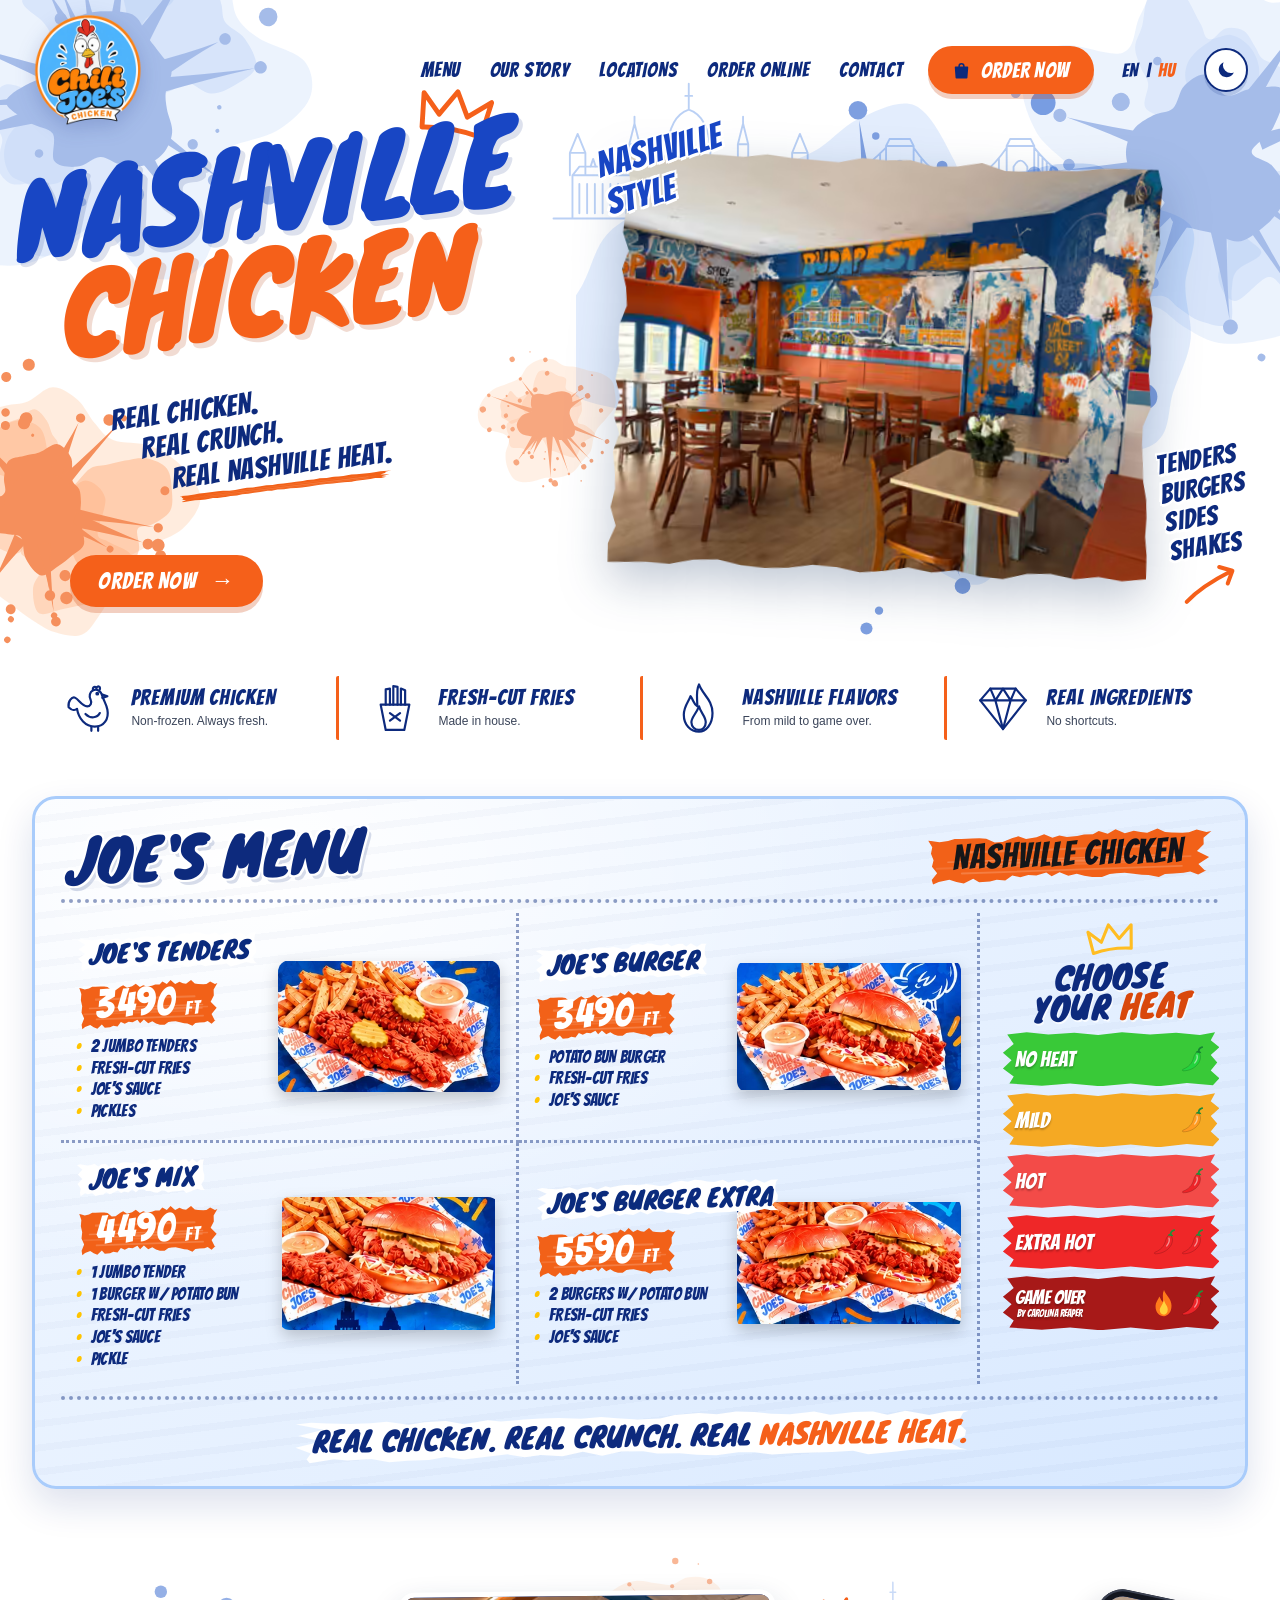
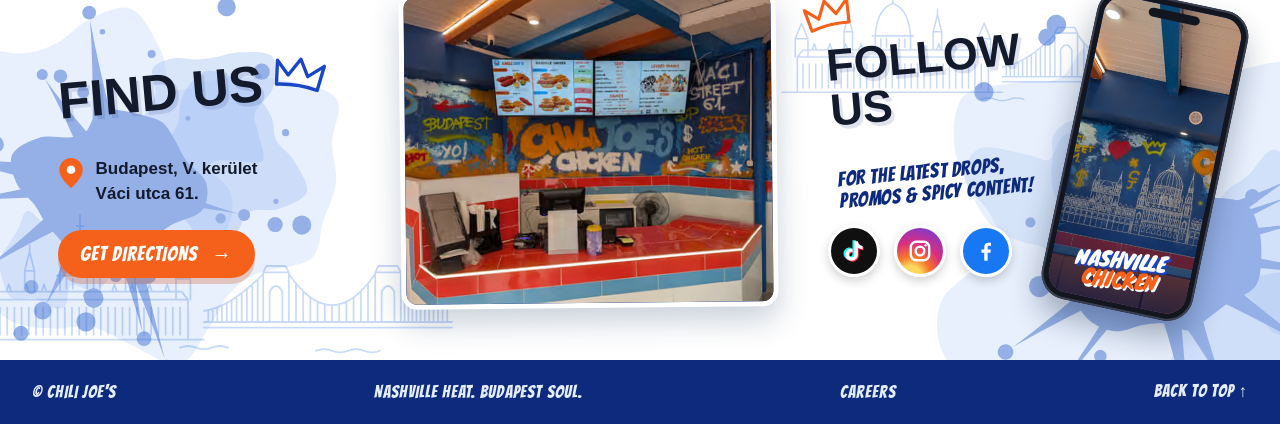
==== commit 4e0c9698: "feat: add bilingual Netlify application page - Move the application form to a standalone careers pag" ====
--- a/index.html
+++ b/index.html
@@ -49,7 +49,7 @@
       </defs>
     </svg>
 
-    <div class="masthead">
+    <div class="masthead" id="home">
       <div class="masthead-decor" aria-hidden="true">
         <img class="splat splat-logo" src="assets/splat-blue-1.svg" alt="">
         <img class="splat splat-hero-left" src="assets/splat-orange-1.svg" alt="">
@@ -84,7 +84,7 @@
         </div>
       </header>
 
-      <section class="hero" id="home" aria-labelledby="hero-title">
+      <section class="hero" aria-labelledby="hero-title">
         <div class="hero-grid page-wrap">
           <div class="hero-copy">
             <svg class="doodle hero-crown" aria-hidden="true"><use href="#i-crown"/></svg>
@@ -265,7 +265,7 @@
             <p class="follow-text" data-i18n="followDescription">For the latest drops, promos &amp; spicy content!</p>
             <div class="social-icons" aria-label="Social media" data-i18n-aria-label="socialLabel">
               <span class="social-tiktok" aria-hidden="true"><svg viewBox="0 0 24 24"><path d="M16.6 5.82A4.28 4.28 0 0 1 15.54 3h-3.09v12.4a2.59 2.59 0 0 1-2.59 2.5c-1.42 0-2.6-1.16-2.6-2.6 0-1.72 1.66-3.01 3.37-2.48V9.66c-3.45-.46-6.47 2.22-6.47 5.64 0 3.33 2.76 5.7 5.69 5.7 3.14 0 5.69-2.55 5.69-5.7V9.01a7.35 7.35 0 0 0 4.3 1.38V7.3s-1.88.09-3.24-1.48Z"/></svg></span>
-              <span class="social-instagram" aria-hidden="true"><svg viewBox="0 0 24 24"><rect x="3.5" y="3.5" width="17" height="17" rx="5"/><circle cx="12" cy="12" r="4"/><circle class="dot" cx="17.2" cy="6.8" r="1.1"/></svg></span>
+              <a class="social-instagram" href="https://www.instagram.com/chili.joes.chicken/" target="_blank" rel="noopener noreferrer" aria-label="Instagram"><svg viewBox="0 0 24 24" aria-hidden="true"><rect x="3.5" y="3.5" width="17" height="17" rx="5"/><circle cx="12" cy="12" r="4"/><circle class="dot" cx="17.2" cy="6.8" r="1.1"/></svg></a>
               <span class="social-facebook" aria-hidden="true"><svg viewBox="0 0 24 24"><path d="M13.5 21v-7.5h2.6l.4-3h-3V8.6c0-.9.3-1.5 1.5-1.5h1.6V4.4c-.3 0-1.2-.1-2.3-.1-2.3 0-3.9 1.4-3.9 4v2.2H7.8v3h2.6V21h3.1Z"/></svg></span>
             </div>
             <div class="phone" aria-hidden="true">
@@ -287,6 +287,7 @@
       <div class="footer-main page-wrap">
         <span data-i18n="copyright">© CHILI JOE'S</span>
         <p data-i18n="footerTagline">NASHVILLE HEAT. BUDAPEST SOUL.</p>
+        <a class="footer-careers" href="careers.html" data-i18n="navCareers">Careers</a>
         <a href="#home" class="back-top" data-i18n="backToTop">BACK TO TOP ↑</a>
       </div>
     </footer>
--- a/styles.css
+++ b/styles.css
@@ -61,7 +61,7 @@
 
 body {
   margin: 0;
-  overflow-x: hidden;
+  overflow-x: clip;
   color: var(--ink);
   background: var(--paper);
   font-family: var(--body);
@@ -70,7 +70,7 @@
 
 img { display: block; max-width: 100%; }
 a { color: inherit; }
-a:focus-visible, button:focus-visible { outline: 3px solid var(--orange); outline-offset: 4px; }
+a:focus-visible, button:focus-visible, input:focus-visible, select:focus-visible, textarea:focus-visible { outline: 3px solid var(--orange); outline-offset: 4px; }
 
 .page-wrap { width: min(1320px, calc(100% - 64px)); margin-inline: auto; }
 
@@ -630,7 +630,7 @@
 .follow-text { max-width: 260px; margin: 16px 0 22px 10px; color: var(--blue-dark); font-family: var(--display); font-size: clamp(17px, 1.6vw, 21px); letter-spacing: .03em; line-height: 1.05; text-transform: uppercase; transform: rotate(-5deg); }
 
 .social-icons { display: flex; align-items: center; gap: 14px; }
-.social-icons span { width: 52px; height: 52px; display: grid; place-items: center; border: 3px solid #fff; border-radius: 50%; color: #fff; box-shadow: 0 4px 10px rgb(0 0 0 / 18%); }
+.social-icons > span, .social-icons > a { width: 52px; height: 52px; display: grid; place-items: center; border: 3px solid #fff; border-radius: 50%; color: #fff; box-shadow: 0 4px 10px rgb(0 0 0 / 18%); }
 .social-icons svg { width: 26px; height: 26px; fill: currentColor; }
 .social-tiktok { background: #101010; }
 .social-tiktok svg { filter: drop-shadow(-1.5px -1px 0 #25f4ee) drop-shadow(1.5px 1px 0 #fe2c55); }
@@ -675,13 +675,60 @@
 
 .phone-screen p span { color: var(--orange); text-shadow: 2px 2px 0 #fff; }
 
+/* Careers + application form */
+
+.careers-section { padding-block: clamp(42px, 6vw, 86px); background: var(--blue-light); }
+.careers-layout { display: grid; grid-template-columns: minmax(230px, .8fr) minmax(0, 1.2fr); align-items: start; gap: clamp(28px, 6vw, 88px); }
+.careers-copy { padding-top: 18px; }
+.careers-kicker { margin: 0 0 10px; color: var(--orange-dark); font-family: var(--display); font-size: 20px; letter-spacing: .08em; }
+.careers-copy h1,
+.careers-copy h2 { margin: 0; color: var(--blue-dark); font-family: var(--display); font-size: clamp(44px, 5.3vw, 74px); line-height: .95; text-shadow: 3px 4px 0 rgb(13 42 125 / 13%); transform: rotate(-3deg); transform-origin: left center; }
+.careers-copy > p:last-child { max-width: 430px; margin: 26px 0 0; color: var(--ink); font-size: 18px; line-height: 1.55; }
+
+.application-form { min-width: 0; padding: clamp(22px, 3vw, 38px); border: 4px solid #fff; border-radius: 20px; color: var(--ink); background: #fff; box-shadow: 0 14px 30px rgb(15 45 88 / 18%); color-scheme: light; }
+.application-fields { display: grid; grid-template-columns: repeat(2, minmax(0, 1fr)); gap: 20px 18px; }
+.application-field { min-width: 0; display: flex; flex-direction: column; gap: 7px; }
+.application-field-full { grid-column: 1 / -1; }
+.application-field label { color: var(--blue-dark); font-family: var(--display); font-size: 19px; letter-spacing: .025em; }
+.application-field input,
+.application-field select,
+.application-field textarea { width: 100%; min-height: 48px; padding: 10px 12px; border: 2px solid #b8c7e7; border-radius: 8px; color: var(--ink); background: #fff; font: 16px/1.4 var(--body); }
+.application-field textarea { min-height: 96px; resize: vertical; }
+.application-field input[type="file"] { min-height: 0; padding: 9px; font-size: 14px; }
+.field-help { margin: 0; color: #4e5870; font-size: 14px; line-height: 1.4; }
+.application-privacy { margin: 22px 0 18px; color: var(--ink); font-size: 14px; line-height: 1.5; }
+.application-privacy a { color: var(--blue-dark); font-weight: 700; text-underline-offset: 3px; }
+.application-privacy a:hover { color: var(--orange-dark); }
+.application-submit { cursor: pointer; }
+
+/* Standalone confirmation and applicant privacy pages */
+
+.standalone-body { min-height: 100vh; }
+.standalone-header { min-height: 100px; display: flex; align-items: center; justify-content: space-between; gap: 20px; }
+.standalone-header .brand-logo { width: 86px; height: 86px; }
+.standalone-controls { display: flex; align-items: center; gap: 14px; }
+.standalone-main { max-width: 900px; padding-block: clamp(24px, 5vw, 64px) clamp(48px, 8vw, 100px); }
+.standalone-card { padding: clamp(24px, 5vw, 58px); border: 4px solid #fff; border-radius: 20px; color: var(--ink); background: #fff; box-shadow: 0 14px 34px rgb(15 45 88 / 18%); }
+.application-confirmation { text-align: center; }
+.confirmation-mark { width: 72px; height: 72px; margin: 0 auto 18px; padding: 15px; border-radius: 50%; color: #fff; background: #24834b; }
+.application-confirmation h1,
+.privacy-content h1 { margin: 0; color: var(--blue-dark); font-family: var(--display); font-size: clamp(36px, 6vw, 60px); line-height: 1; }
+.application-confirmation > p { max-width: 600px; margin: 18px auto 26px; font-size: 18px; line-height: 1.55; }
+.privacy-content h1 { margin-bottom: 22px; }
+.privacy-content section { margin-top: 24px; }
+.privacy-content h2 { margin: 0 0 8px; color: var(--blue-dark); font-family: var(--display); font-size: 24px; letter-spacing: .02em; }
+.privacy-content p { margin: 0; font-size: 16px; line-height: 1.55; }
+.privacy-content .privacy-draft-warning { padding: 16px 18px; border-left: 5px solid #d99400; border-radius: 6px; color: #352600; background: #fff1c7; font-weight: 700; }
+.privacy-content > .button { margin-top: 30px; }
+
 /* Footer */
 
 .site-footer { color: #e4edfb; background: var(--blue-dark); }
 .footer-main { min-height: 64px; display: flex; align-items: center; justify-content: space-between; gap: 20px; font-family: var(--display); font-size: 17px; letter-spacing: .06em; }
 .footer-main > p { margin: 0; }
-.back-top { text-decoration: none; }
+.back-top, .footer-careers { text-decoration: none; }
 .back-top:hover { color: #ffc857; }
+.footer-careers:hover { color: #ffc857; }
 
 /* Responsive */
 
@@ -728,6 +775,8 @@
   .visit-grid { grid-template-columns: 1fr; }
   .visit-copy { padding-bottom: 6px; }
   .follow-panel { grid-column: auto; }
+  .careers-layout { grid-template-columns: 1fr; gap: 24px; }
+  .careers-copy { max-width: 620px; padding-top: 0; }
 }
 
 @media (max-width: 700px) {
@@ -789,7 +838,17 @@
   .follow-panel { min-height: 0; padding-right: 130px; }
   .follow-panel .phone { top: 18px; right: 4px; width: 112px; }
   .social-icons { gap: 10px; }
-  .social-icons span { width: 44px; height: 44px; }
+  .social-icons > span, .social-icons > a { width: 44px; height: 44px; }
+  .application-fields { grid-template-columns: 1fr; gap: 16px; }
+  .application-field-full { grid-column: auto; }
+  .application-form { padding: 20px 16px; border-width: 3px; border-radius: 15px; }
+  .application-field label { font-size: 18px; }
+  .standalone-header { min-height: 80px; }
+  .standalone-header .brand-logo { width: 68px; height: 68px; }
+  .standalone-controls { gap: 8px; }
+  .standalone-main { padding-top: 24px; }
+  .standalone-card { padding: 24px 18px; border-width: 3px; border-radius: 15px; }
+  .privacy-content h2 { font-size: 21px; }
   .footer-main { min-height: 0; padding-block: 16px; flex-wrap: wrap; justify-content: center; font-size: 14px; text-align: center; }
 }
 
@@ -908,6 +967,28 @@
     var(--navy);
 }
 
+[data-theme="dark"] .careers-section {
+  background:
+    radial-gradient(ellipse at 15% 50%, #1a46b4, transparent 45%),
+    radial-gradient(ellipse at 85% 40%, #173fa8, transparent 45%),
+    var(--navy);
+}
+
+[data-theme="dark"] .careers-kicker { color: #ffc857; }
+[data-theme="dark"] .careers-copy h1,
+[data-theme="dark"] .careers-copy h2 { color: #fff; text-shadow: var(--outline-shadow-sm); }
+[data-theme="dark"] .careers-copy > p:last-child { color: #fff; text-shadow: 0 2px 4px rgb(0 0 0 / 35%); }
+[data-theme="dark"] .application-form,
+[data-theme="dark"] .standalone-card { border-color: #13307f; color: var(--ink); background: #fff; box-shadow: 0 16px 34px rgb(0 0 0 / 40%); }
+[data-theme="dark"] .application-field label,
+[data-theme="dark"] .application-privacy a,
+[data-theme="dark"] .privacy-content h2,
+[data-theme="dark"] .application-confirmation h1,
+[data-theme="dark"] .privacy-content h1 { color: var(--blue-dark); }
+[data-theme="dark"] .application-privacy { color: var(--ink); }
+[data-theme="dark"] .field-help { color: #4e5870; }
+[data-theme="dark"] .privacy-content .privacy-draft-warning { color: #352600; background: #fff1c7; }
+
 [data-theme="dark"] .splat-visit-left,
 [data-theme="dark"] .splat-visit-right { opacity: .75; }
 [data-theme="dark"] .splat-visit-orange { opacity: .85; }
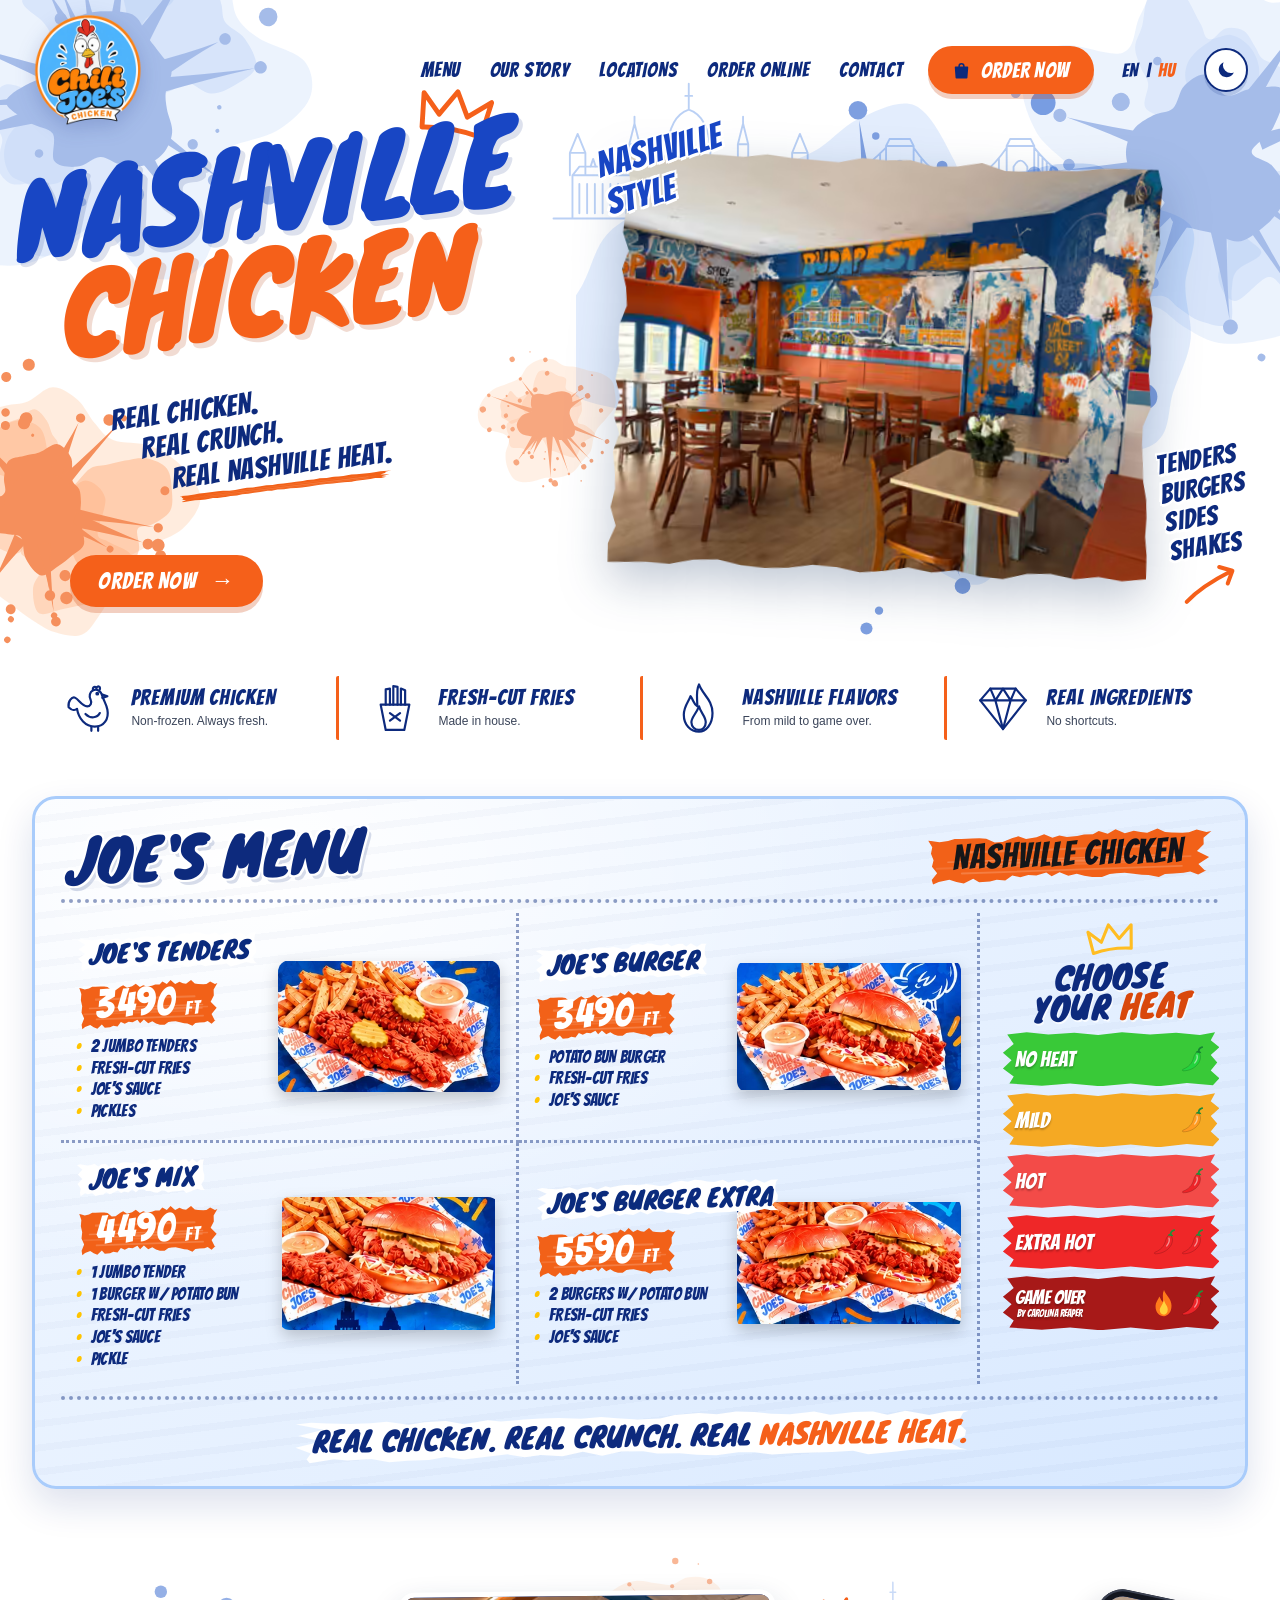
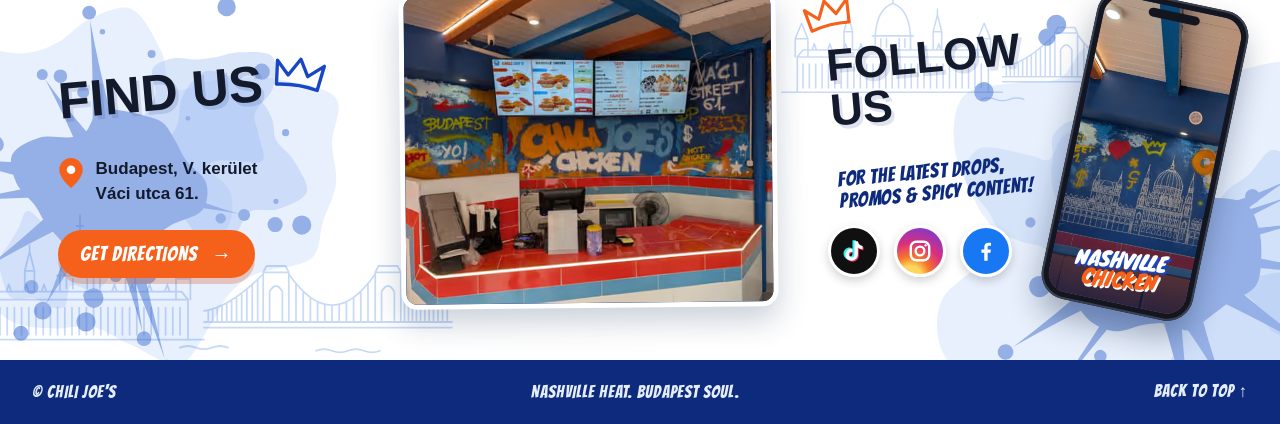
==== commit a595e6a7: "Revert "feat: add bilingual Netlify application page" This reverts commit f37da1f7431eb5c94e37e04876" ====
--- a/index.html
+++ b/index.html
@@ -49,7 +49,7 @@
       </defs>
     </svg>
 
-    <div class="masthead" id="home">
+    <div class="masthead">
       <div class="masthead-decor" aria-hidden="true">
         <img class="splat splat-logo" src="assets/splat-blue-1.svg" alt="">
         <img class="splat splat-hero-left" src="assets/splat-orange-1.svg" alt="">
@@ -84,7 +84,7 @@
         </div>
       </header>
 
-      <section class="hero" aria-labelledby="hero-title">
+      <section class="hero" id="home" aria-labelledby="hero-title">
         <div class="hero-grid page-wrap">
           <div class="hero-copy">
             <svg class="doodle hero-crown" aria-hidden="true"><use href="#i-crown"/></svg>
@@ -287,7 +287,6 @@
       <div class="footer-main page-wrap">
         <span data-i18n="copyright">© CHILI JOE'S</span>
         <p data-i18n="footerTagline">NASHVILLE HEAT. BUDAPEST SOUL.</p>
-        <a class="footer-careers" href="careers.html" data-i18n="navCareers">Careers</a>
         <a href="#home" class="back-top" data-i18n="backToTop">BACK TO TOP ↑</a>
       </div>
     </footer>
--- a/styles.css
+++ b/styles.css
@@ -61,7 +61,7 @@
 
 body {
   margin: 0;
-  overflow-x: clip;
+  overflow-x: hidden;
   color: var(--ink);
   background: var(--paper);
   font-family: var(--body);
@@ -70,7 +70,7 @@
 
 img { display: block; max-width: 100%; }
 a { color: inherit; }
-a:focus-visible, button:focus-visible, input:focus-visible, select:focus-visible, textarea:focus-visible { outline: 3px solid var(--orange); outline-offset: 4px; }
+a:focus-visible, button:focus-visible { outline: 3px solid var(--orange); outline-offset: 4px; }
 
 .page-wrap { width: min(1320px, calc(100% - 64px)); margin-inline: auto; }
 
@@ -675,60 +675,13 @@
 
 .phone-screen p span { color: var(--orange); text-shadow: 2px 2px 0 #fff; }
 
-/* Careers + application form */
-
-.careers-section { padding-block: clamp(42px, 6vw, 86px); background: var(--blue-light); }
-.careers-layout { display: grid; grid-template-columns: minmax(230px, .8fr) minmax(0, 1.2fr); align-items: start; gap: clamp(28px, 6vw, 88px); }
-.careers-copy { padding-top: 18px; }
-.careers-kicker { margin: 0 0 10px; color: var(--orange-dark); font-family: var(--display); font-size: 20px; letter-spacing: .08em; }
-.careers-copy h1,
-.careers-copy h2 { margin: 0; color: var(--blue-dark); font-family: var(--display); font-size: clamp(44px, 5.3vw, 74px); line-height: .95; text-shadow: 3px 4px 0 rgb(13 42 125 / 13%); transform: rotate(-3deg); transform-origin: left center; }
-.careers-copy > p:last-child { max-width: 430px; margin: 26px 0 0; color: var(--ink); font-size: 18px; line-height: 1.55; }
-
-.application-form { min-width: 0; padding: clamp(22px, 3vw, 38px); border: 4px solid #fff; border-radius: 20px; color: var(--ink); background: #fff; box-shadow: 0 14px 30px rgb(15 45 88 / 18%); color-scheme: light; }
-.application-fields { display: grid; grid-template-columns: repeat(2, minmax(0, 1fr)); gap: 20px 18px; }
-.application-field { min-width: 0; display: flex; flex-direction: column; gap: 7px; }
-.application-field-full { grid-column: 1 / -1; }
-.application-field label { color: var(--blue-dark); font-family: var(--display); font-size: 19px; letter-spacing: .025em; }
-.application-field input,
-.application-field select,
-.application-field textarea { width: 100%; min-height: 48px; padding: 10px 12px; border: 2px solid #b8c7e7; border-radius: 8px; color: var(--ink); background: #fff; font: 16px/1.4 var(--body); }
-.application-field textarea { min-height: 96px; resize: vertical; }
-.application-field input[type="file"] { min-height: 0; padding: 9px; font-size: 14px; }
-.field-help { margin: 0; color: #4e5870; font-size: 14px; line-height: 1.4; }
-.application-privacy { margin: 22px 0 18px; color: var(--ink); font-size: 14px; line-height: 1.5; }
-.application-privacy a { color: var(--blue-dark); font-weight: 700; text-underline-offset: 3px; }
-.application-privacy a:hover { color: var(--orange-dark); }
-.application-submit { cursor: pointer; }
-
-/* Standalone confirmation and applicant privacy pages */
-
-.standalone-body { min-height: 100vh; }
-.standalone-header { min-height: 100px; display: flex; align-items: center; justify-content: space-between; gap: 20px; }
-.standalone-header .brand-logo { width: 86px; height: 86px; }
-.standalone-controls { display: flex; align-items: center; gap: 14px; }
-.standalone-main { max-width: 900px; padding-block: clamp(24px, 5vw, 64px) clamp(48px, 8vw, 100px); }
-.standalone-card { padding: clamp(24px, 5vw, 58px); border: 4px solid #fff; border-radius: 20px; color: var(--ink); background: #fff; box-shadow: 0 14px 34px rgb(15 45 88 / 18%); }
-.application-confirmation { text-align: center; }
-.confirmation-mark { width: 72px; height: 72px; margin: 0 auto 18px; padding: 15px; border-radius: 50%; color: #fff; background: #24834b; }
-.application-confirmation h1,
-.privacy-content h1 { margin: 0; color: var(--blue-dark); font-family: var(--display); font-size: clamp(36px, 6vw, 60px); line-height: 1; }
-.application-confirmation > p { max-width: 600px; margin: 18px auto 26px; font-size: 18px; line-height: 1.55; }
-.privacy-content h1 { margin-bottom: 22px; }
-.privacy-content section { margin-top: 24px; }
-.privacy-content h2 { margin: 0 0 8px; color: var(--blue-dark); font-family: var(--display); font-size: 24px; letter-spacing: .02em; }
-.privacy-content p { margin: 0; font-size: 16px; line-height: 1.55; }
-.privacy-content .privacy-draft-warning { padding: 16px 18px; border-left: 5px solid #d99400; border-radius: 6px; color: #352600; background: #fff1c7; font-weight: 700; }
-.privacy-content > .button { margin-top: 30px; }
-
 /* Footer */
 
 .site-footer { color: #e4edfb; background: var(--blue-dark); }
 .footer-main { min-height: 64px; display: flex; align-items: center; justify-content: space-between; gap: 20px; font-family: var(--display); font-size: 17px; letter-spacing: .06em; }
 .footer-main > p { margin: 0; }
-.back-top, .footer-careers { text-decoration: none; }
+.back-top { text-decoration: none; }
 .back-top:hover { color: #ffc857; }
-.footer-careers:hover { color: #ffc857; }
 
 /* Responsive */
 
@@ -775,8 +728,6 @@
   .visit-grid { grid-template-columns: 1fr; }
   .visit-copy { padding-bottom: 6px; }
   .follow-panel { grid-column: auto; }
-  .careers-layout { grid-template-columns: 1fr; gap: 24px; }
-  .careers-copy { max-width: 620px; padding-top: 0; }
 }
 
 @media (max-width: 700px) {
@@ -839,16 +790,6 @@
   .follow-panel .phone { top: 18px; right: 4px; width: 112px; }
   .social-icons { gap: 10px; }
   .social-icons > span, .social-icons > a { width: 44px; height: 44px; }
-  .application-fields { grid-template-columns: 1fr; gap: 16px; }
-  .application-field-full { grid-column: auto; }
-  .application-form { padding: 20px 16px; border-width: 3px; border-radius: 15px; }
-  .application-field label { font-size: 18px; }
-  .standalone-header { min-height: 80px; }
-  .standalone-header .brand-logo { width: 68px; height: 68px; }
-  .standalone-controls { gap: 8px; }
-  .standalone-main { padding-top: 24px; }
-  .standalone-card { padding: 24px 18px; border-width: 3px; border-radius: 15px; }
-  .privacy-content h2 { font-size: 21px; }
   .footer-main { min-height: 0; padding-block: 16px; flex-wrap: wrap; justify-content: center; font-size: 14px; text-align: center; }
 }
 
@@ -967,28 +908,6 @@
     var(--navy);
 }
 
-[data-theme="dark"] .careers-section {
-  background:
-    radial-gradient(ellipse at 15% 50%, #1a46b4, transparent 45%),
-    radial-gradient(ellipse at 85% 40%, #173fa8, transparent 45%),
-    var(--navy);
-}
-
-[data-theme="dark"] .careers-kicker { color: #ffc857; }
-[data-theme="dark"] .careers-copy h1,
-[data-theme="dark"] .careers-copy h2 { color: #fff; text-shadow: var(--outline-shadow-sm); }
-[data-theme="dark"] .careers-copy > p:last-child { color: #fff; text-shadow: 0 2px 4px rgb(0 0 0 / 35%); }
-[data-theme="dark"] .application-form,
-[data-theme="dark"] .standalone-card { border-color: #13307f; color: var(--ink); background: #fff; box-shadow: 0 16px 34px rgb(0 0 0 / 40%); }
-[data-theme="dark"] .application-field label,
-[data-theme="dark"] .application-privacy a,
-[data-theme="dark"] .privacy-content h2,
-[data-theme="dark"] .application-confirmation h1,
-[data-theme="dark"] .privacy-content h1 { color: var(--blue-dark); }
-[data-theme="dark"] .application-privacy { color: var(--ink); }
-[data-theme="dark"] .field-help { color: #4e5870; }
-[data-theme="dark"] .privacy-content .privacy-draft-warning { color: #352600; background: #fff1c7; }
-
 [data-theme="dark"] .splat-visit-left,
 [data-theme="dark"] .splat-visit-right { opacity: .75; }
 [data-theme="dark"] .splat-visit-orange { opacity: .85; }
